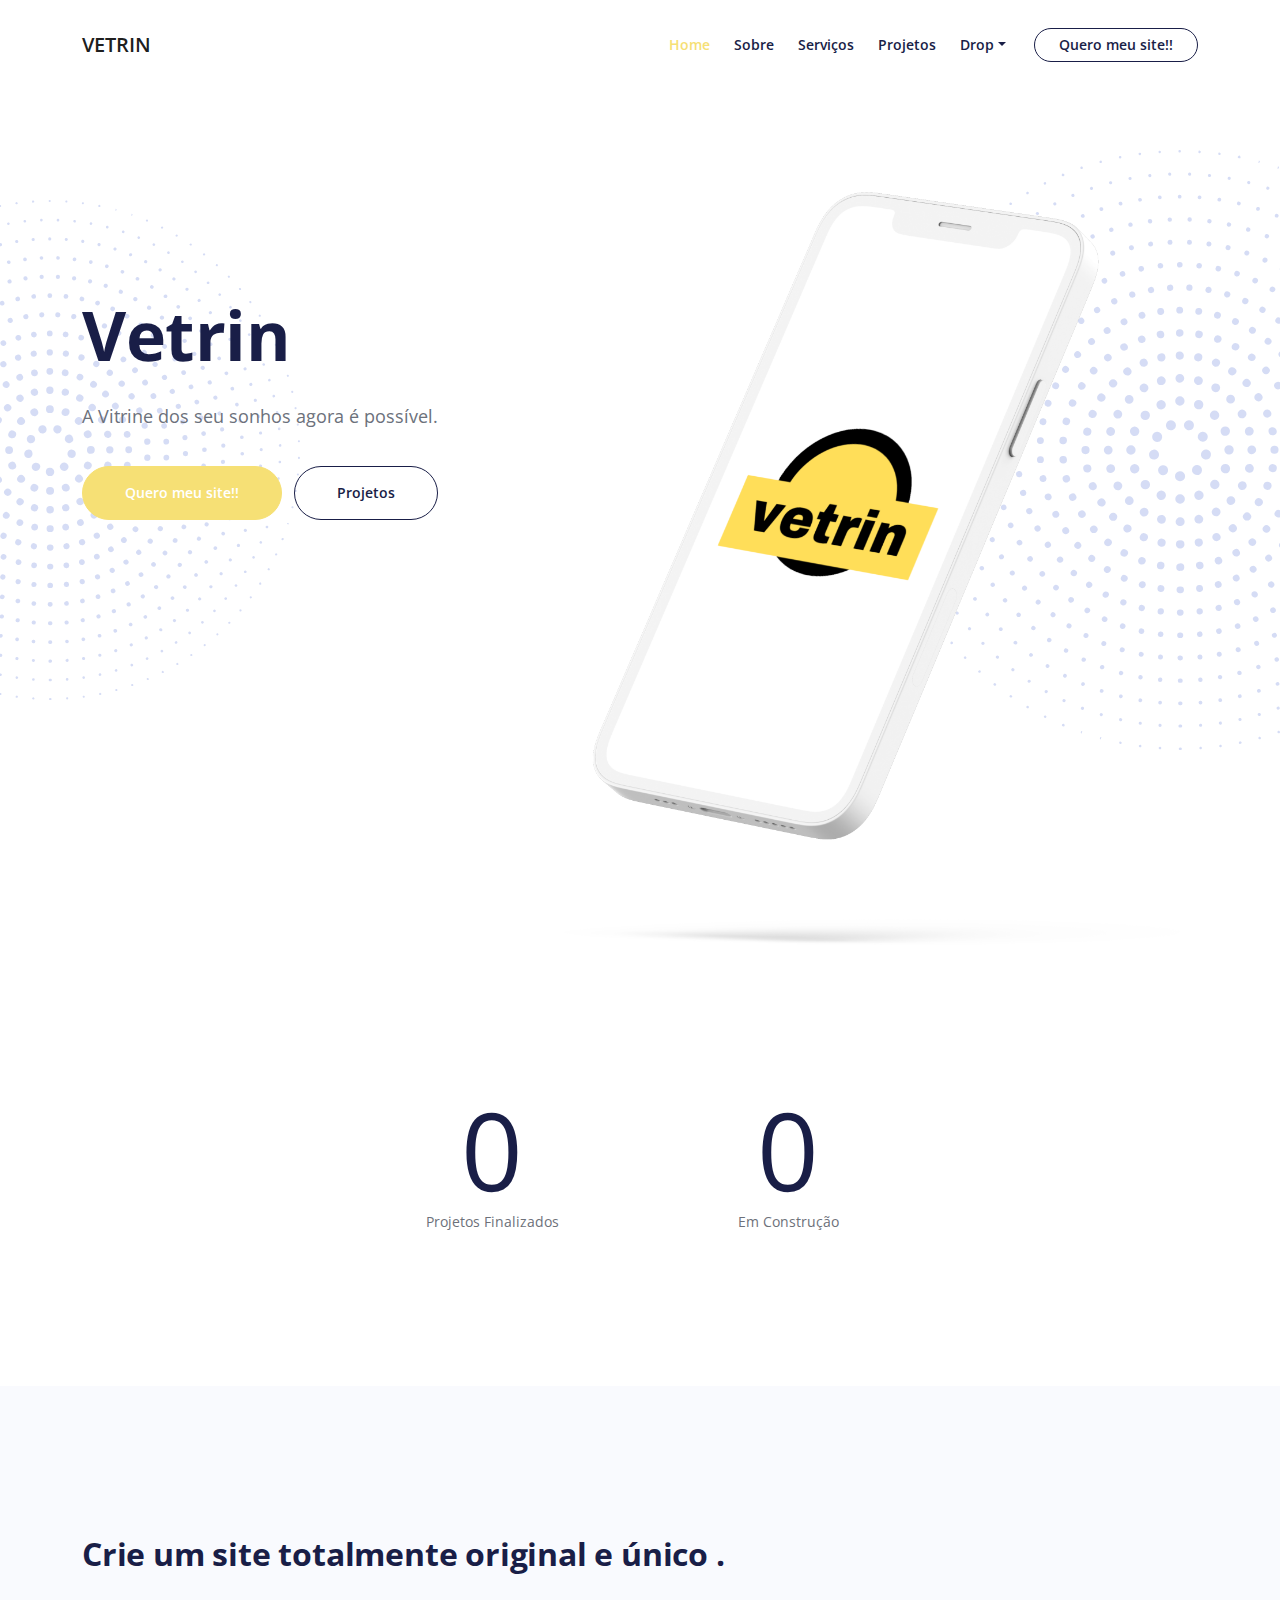
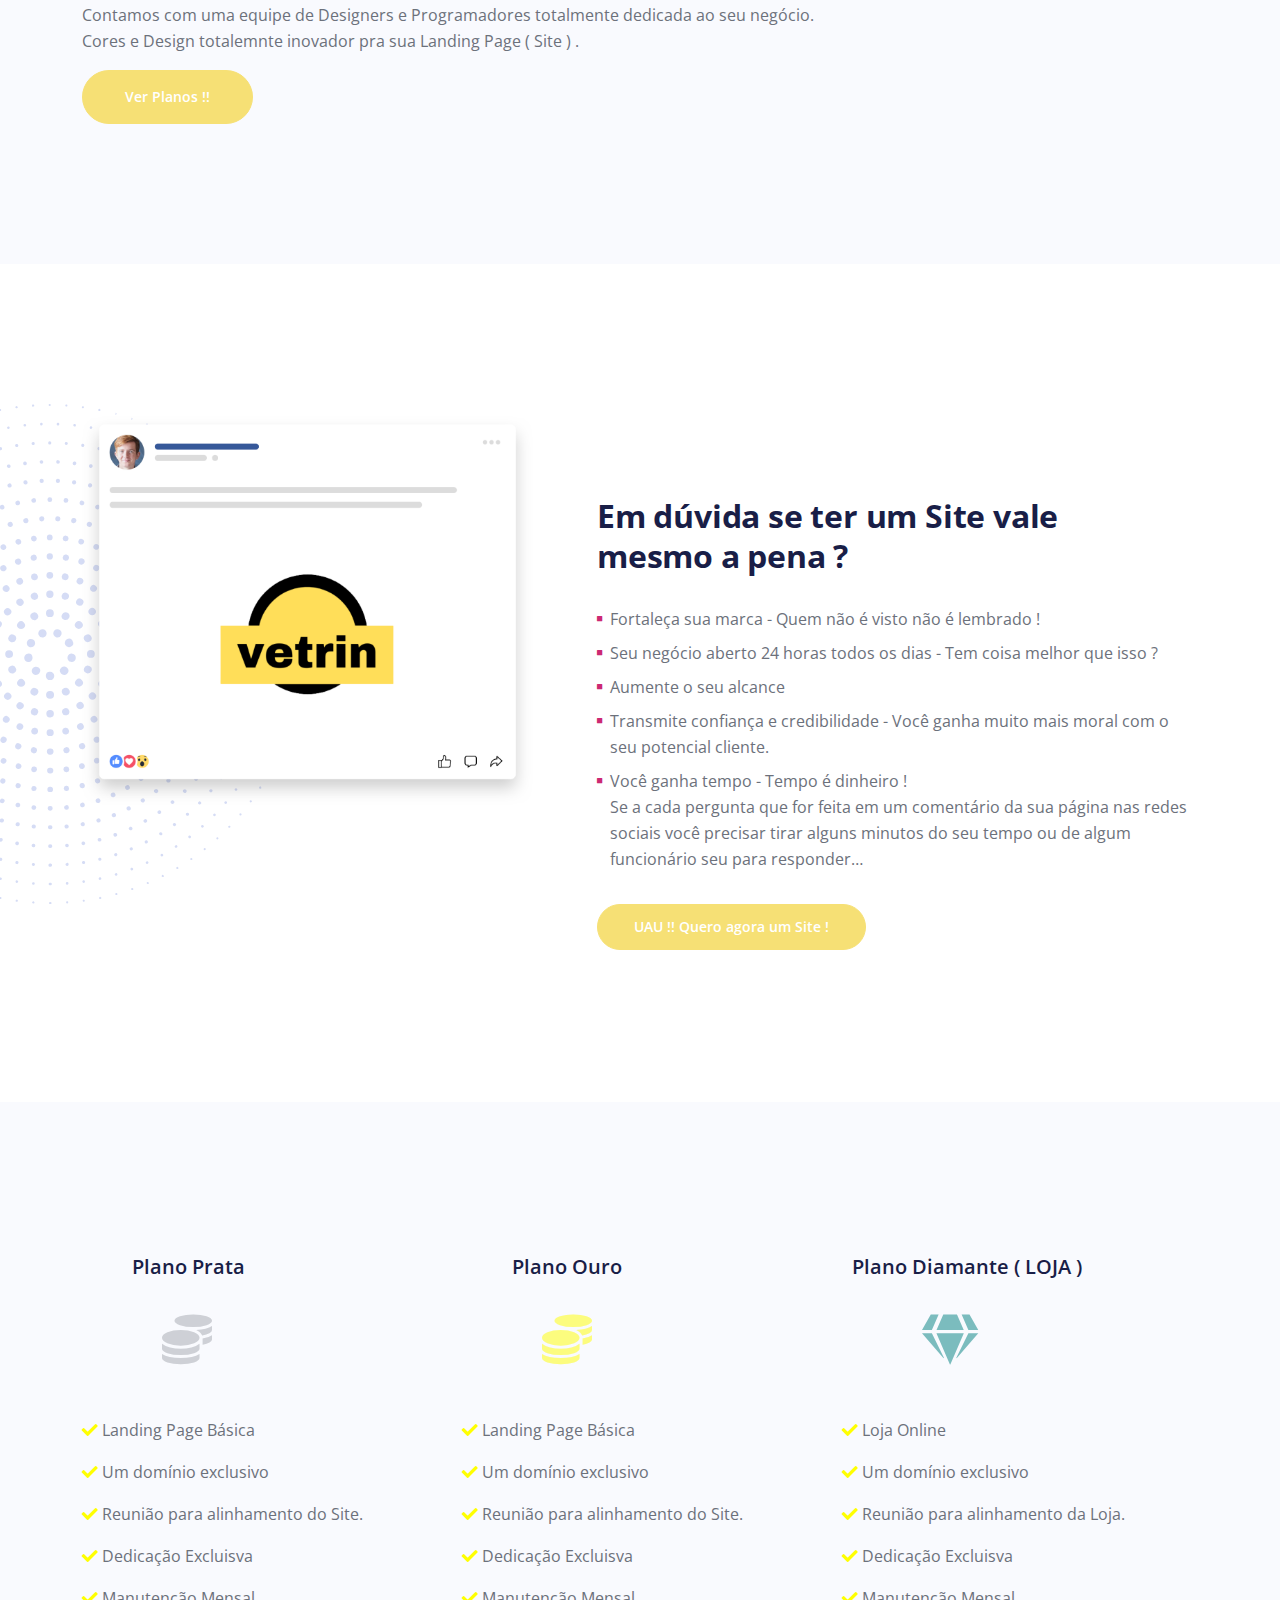
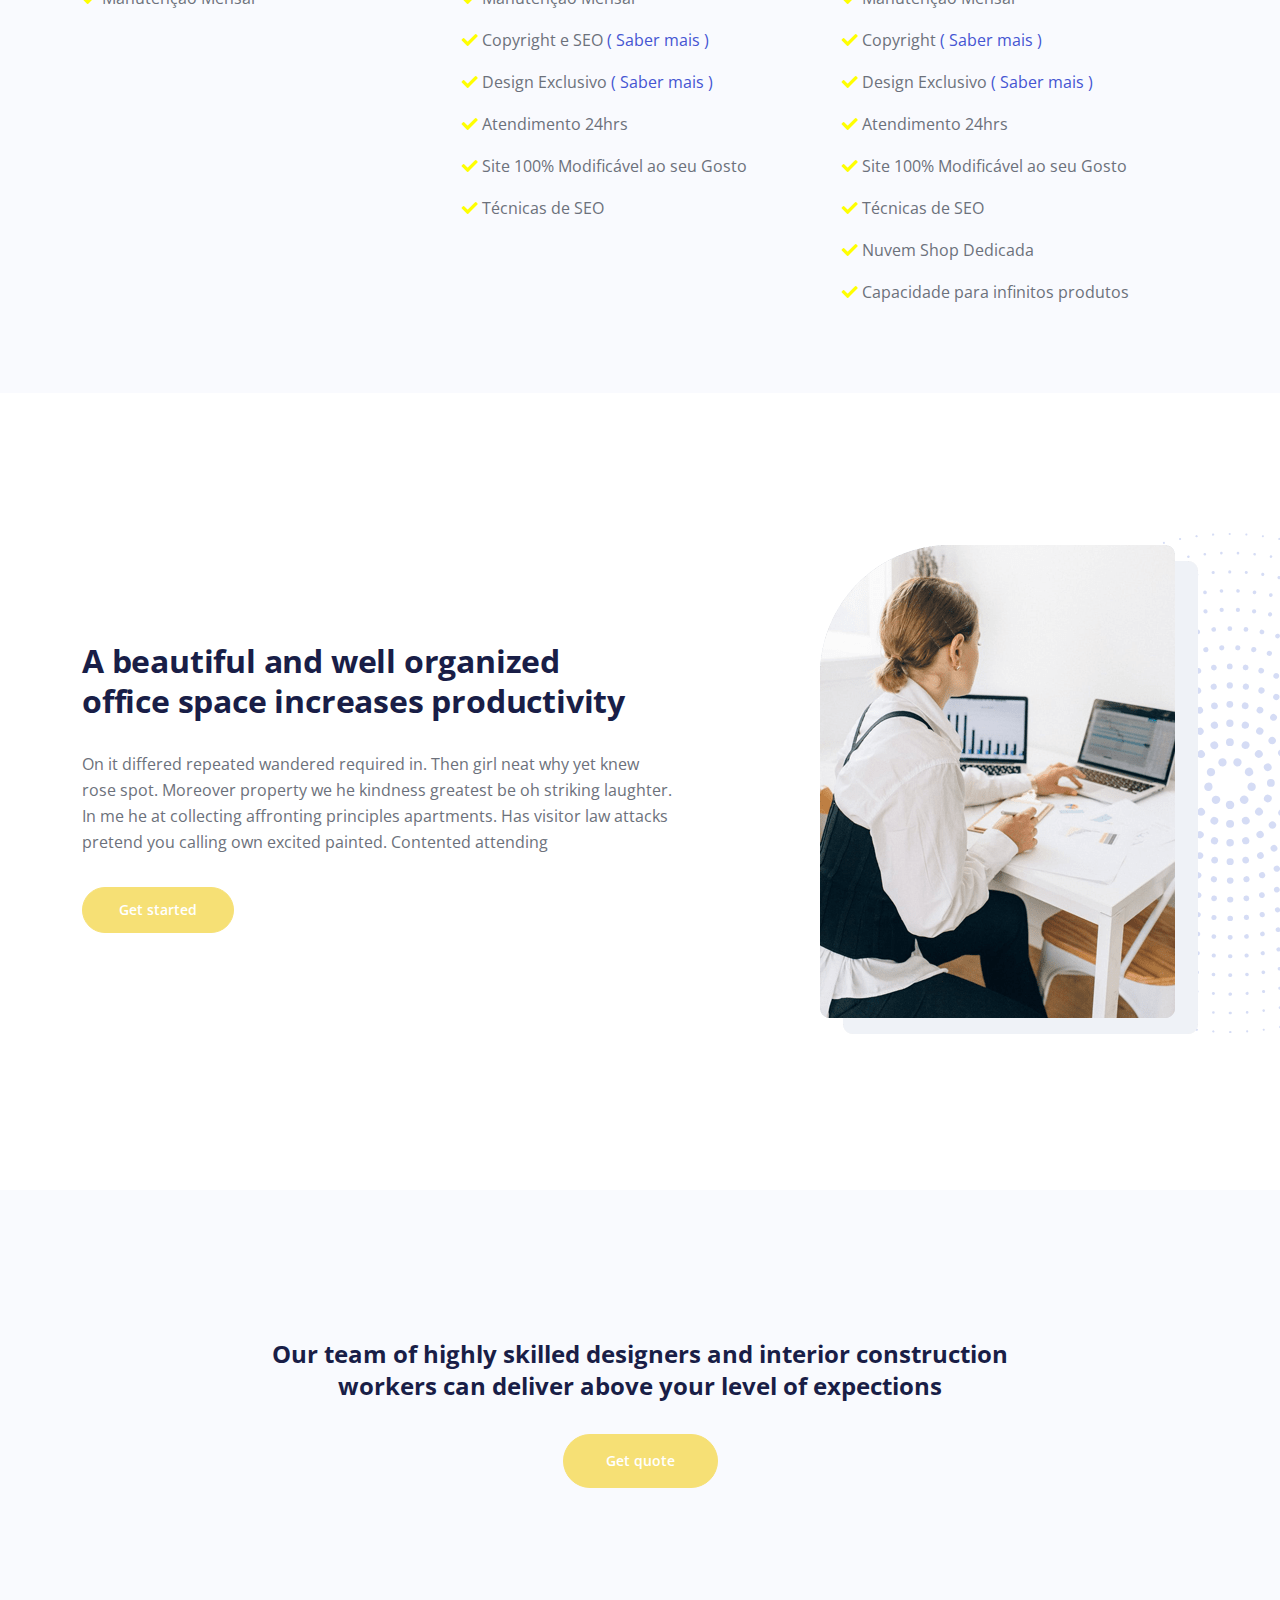
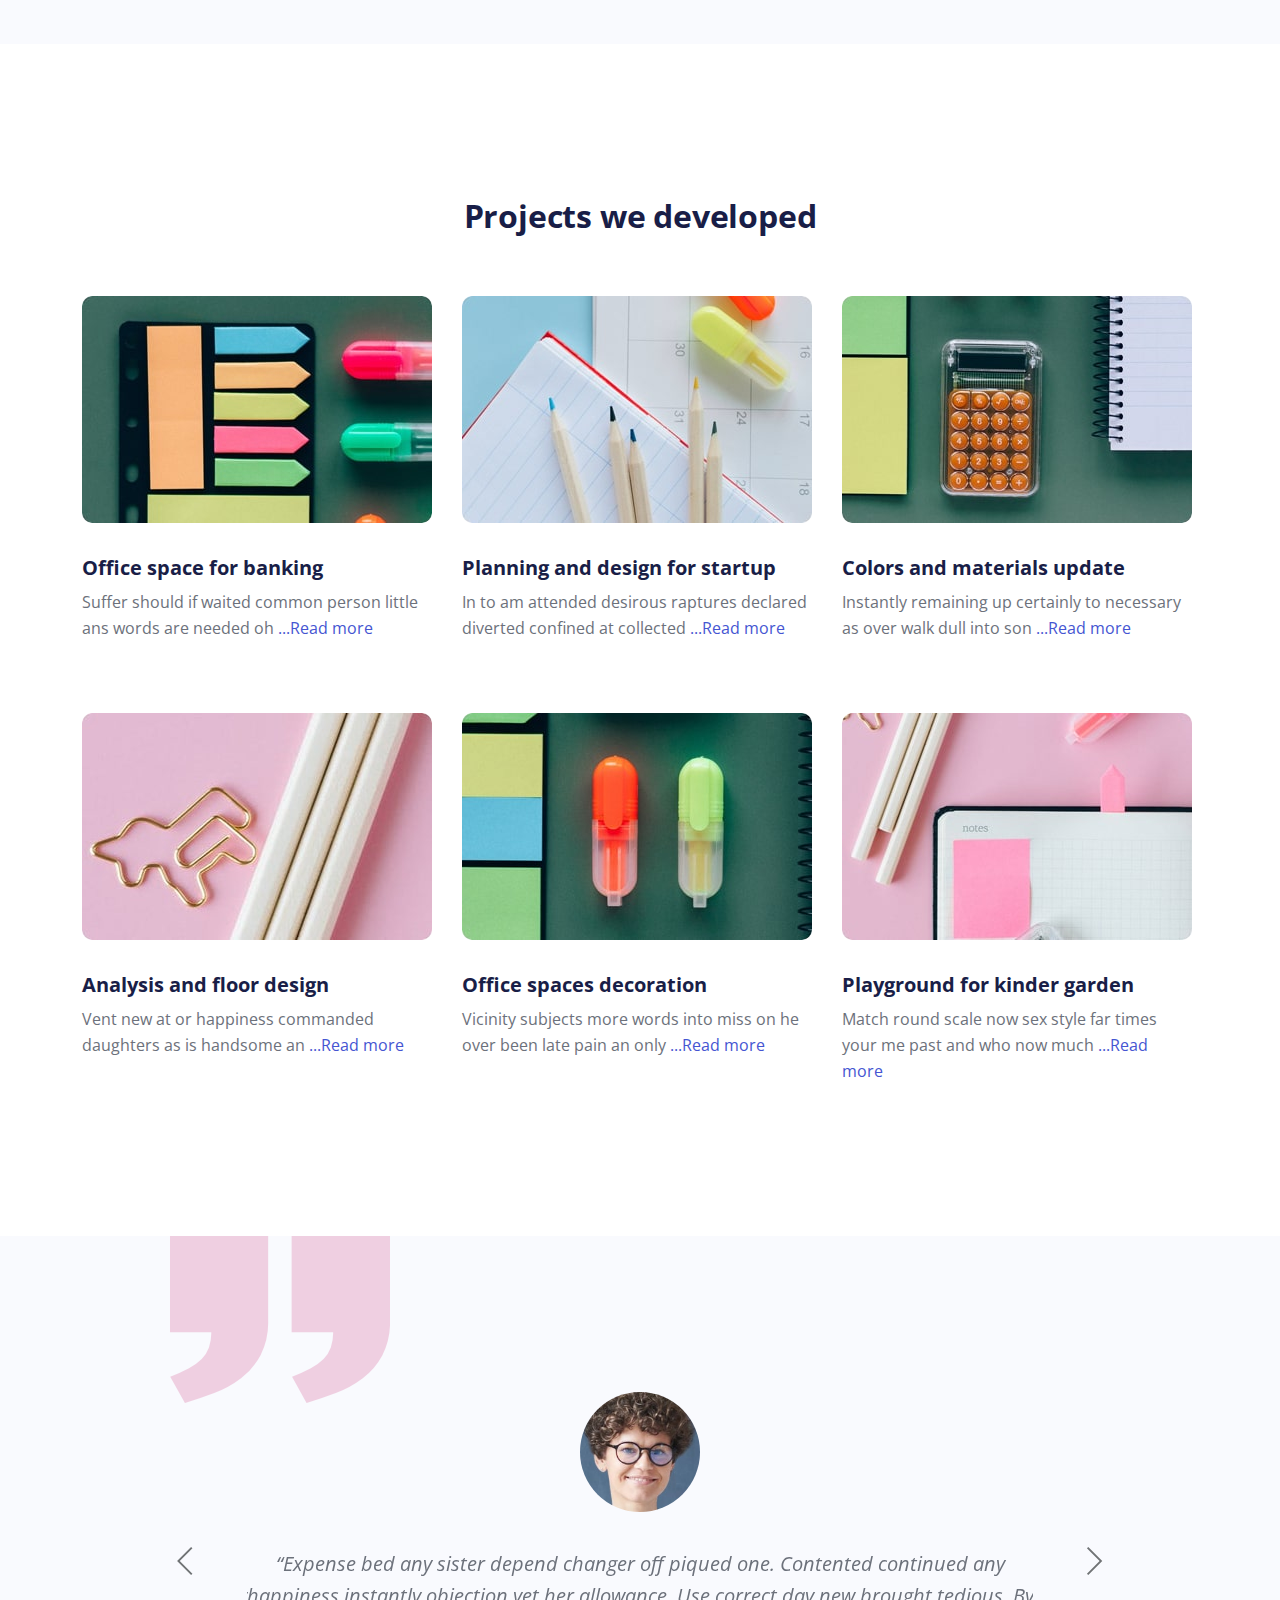
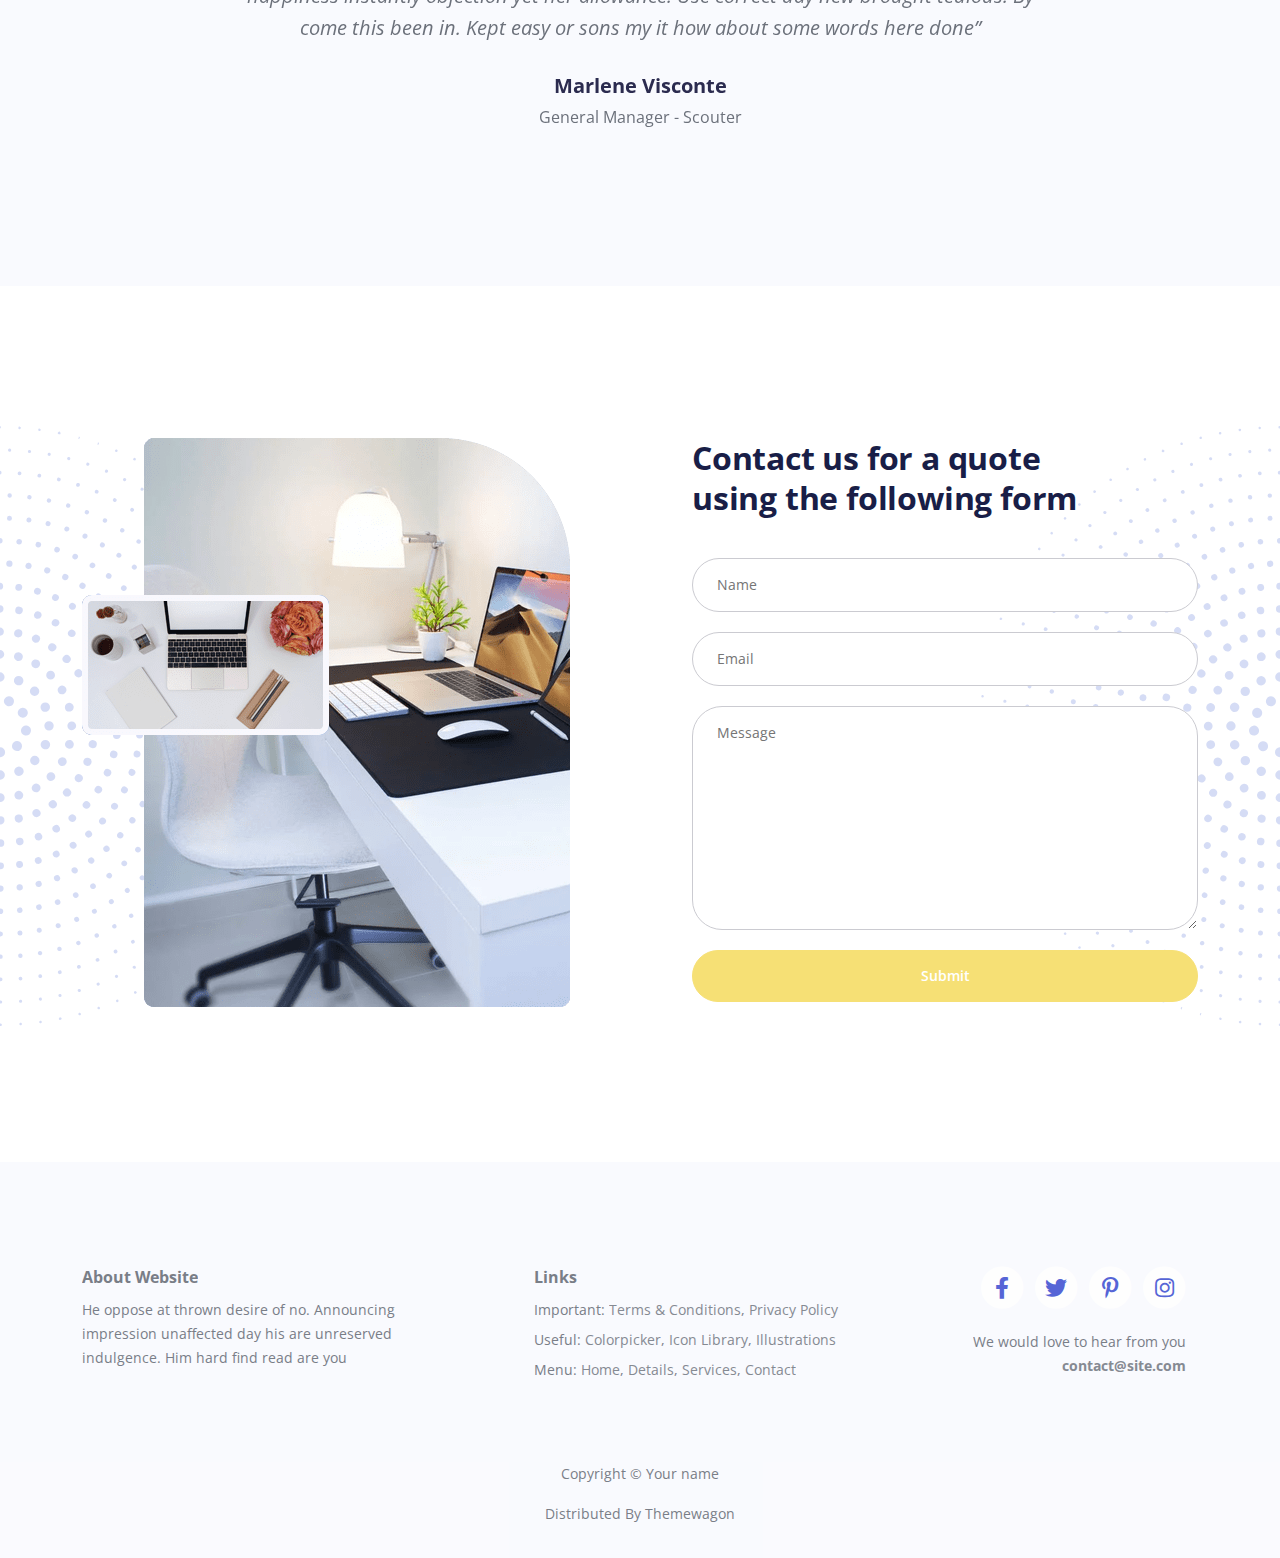
==== index.html @ 2e76fe39 "First Commit" ====
<!DOCTYPE html>
<html lang="en">
<head>
    <meta charset="utf-8">
    <meta name="viewport" content="width=device-width, initial-scale=1, shrink-to-fit=no">
    
    <!-- SEO Meta Tags -->
    <meta name="description" content="Monte Seu Conosco">
    <meta name="author" content="Lucas Daniel">

    <!-- OG Meta Tags to improve the way the post looks when you share the page on Facebook, Twitter, LinkedIn -->
	<meta property="og:site_name" content="" /> <!-- website name -->
	<meta property="og:site" content="" /> <!-- website link -->
	<meta property="og:title" content=""/> <!-- title shown in the actual shared post -->
	<meta property="og:description" content="" /> <!-- description shown in the actual shared post -->
	<meta property="og:image" content="" /> <!-- image link, make sure it's jpg -->
	<meta property="og:url" content="" /> <!-- where do you want your post to link to -->
	<meta name="twitter:card" content="summary_large_image"> <!-- to have large image post format in Twitter -->

    <!-- Webpage Title -->
    <title>Vetrin</title>
    
    <!-- Styles -->
    <link href="https://fonts.googleapis.com/css2?family=Open+Sans:ital,wght@0,400;0,600;0,700;1,400&display=swap" rel="stylesheet">
    <link href="css/bootstrap.min.css" rel="stylesheet">
    <link href="css/fontawesome-all.min.css" rel="stylesheet">
    <link href="css/swiper.css" rel="stylesheet">
	<link href="css/styles.css" rel="stylesheet">
	<!-- Favicon  -->
    <link rel="shortcut icon" href="images/vetrin.png">
</head>
<body>
    
    <!-- Navigation -->
    <nav id="navbar" class="navbar navbar-expand-lg fixed-top navbar-light" aria-label="Main navigation">
        <div class="container">

            <!-- Image Logo -->
            <a class="navbar-brand logo-image " href="index.html">VETRIN</a> 

            <!-- Text Logo - Use this if you don't have a graphic logo -->
            <!-- <a class="navbar-brand logo-text" href="index.html">Yavin</a> -->

            <button class="navbar-toggler p-0 border-0" type="button" id="navbarSideCollapse" aria-label="Toggle navigation">
                <span class="navbar-toggler-icon"></span>
            </button>

            <div class="navbar-collapse offcanvas-collapse" id="navbarsExampleDefault">
                <ul class="navbar-nav ms-auto navbar-nav-scroll">
                    <li class="nav-item">
                        <a class="nav-link active" aria-current="page" href="#header">Home</a>
                    </li>
                    <li class="nav-item">
                        <a class="nav-link" href="#details">Sobre</a>
                    </li>
                    <li class="nav-item">
                        <a class="nav-link" href="#services">Serviços</a>
                    </li>
                    <li class="nav-item">
                        <a class="nav-link" href="#projects">Projetos</a>
                    </li>
                    <li class="nav-item dropdown">
                        <a class="nav-link dropdown-toggle" href="#" id="dropdown01" data-bs-toggle="dropdown" aria-expanded="false">Drop</a>
                        <ul class="dropdown-menu" aria-labelledby="dropdown01">
                            <li><a class="dropdown-item" href="article.html">Article Details</a></li>
                            <li><div class="dropdown-divider"></div></li>
                            <li><a class="dropdown-item" href="terms.html">Terms Conditions</a></li>
                            <li><div class="dropdown-divider"></div></li>
                            <li><a class="dropdown-item" href="privacy.html">Privacy Policy</a></li>
                        </ul>
                    </li>
                </ul>
                <span class="nav-item">
                    <a class="btn-outline-sm" href="#contact">Quero meu site!!</a>
                </span>
            </div> <!-- end of navbar-collapse -->
        </div> <!-- end of container -->
    </nav> <!-- end of navbar -->
    <!-- end of navigation -->

      
    <!-- Header -->
    <header id="header" class="header">
        <img class="decoration-star" src="images/decoration-star.svg" alt="alternative">
        <img class="decoration-star-2" src="images/decoration-star.svg" alt="alternative">
        <div class="container">
            <div class="row">
                <div class="col-lg-7 col-xl-5">
                    <div class="text-container">
                        <h1 class="h1-large">Vetrin</h1>
                        <p class="p-large">A Vitrine dos seu sonhos agora é possível.</p>
                        <a class="btn-solid-lg" href="#introduction">Quero meu site!!</a>
                        <a class="btn-outline-lg" href="#contact">Projetos</a>
                    </div> <!-- end of text-container -->
                </div> <!-- end of col -->
                <div class="col-lg-5 col-xl-7">
                    <div class="image-container">
                        <img class="img-fluid" src="images/header.png" alt="alternative">
                    </div> <!-- end of image-container -->
                </div> <!-- end of col -->
            </div> <!-- end of row -->
        </div> <!-- end of container -->
    </header> <!-- end of header -->
    <!-- end of header -->


    <!-- Statistics -->
    <div class="counter">
        <div class="container">
            <div class="row">
                <div class="col-lg-12">
                    
                    <!-- Counter -->
                    <div class="counter-container">
                        <div class="counter-cell">
                            <div data-purecounter-start="0" data-purecounter-end="05" data-purecounter-duration="3" class="purecounter">1</div>
                            <div class="counter-info">Projetos Finalizados</div>
                        </div> <!-- end of counter-cell -->
                        <div class="counter-cell">
                            <div data-purecounter-start="0" data-purecounter-end="10" data-purecounter-duration="1.5" class="purecounter">1</div>
                            <div class="counter-info">Em Construção</div>
                        </div> <!-- end of counter-cell -->
                         <!-- end of counter-cell -->
                    </div> <!-- end of counter-container -->
                    <!-- end of counter -->

                </div> <!-- end of col -->
            </div> <!-- end of row -->
        </div> <!-- end of container -->
    </div> <!-- end of counter -->
    <!-- end of statistics -->


    <!-- Introduction -->
    <div id="introduction" class="basic-1 bg-gray">
        <div class="container">
            <div class="row">
                <div class="col-xl-9">
                    <h2>Crie um site totalmente original e único .</h2>
                    <p>Contamos com uma equipe de Designers e Programadores totalmente dedicada ao seu negócio. <br> 
                        Cores e Design totalemnte inovador pra sua Landing Page ( Site ) .</p>
                        <a class="btn-solid-lg" href="#introduction">Ver Planos !!</a>
                </div> <!-- end of col -->
            </div> <!-- end of row -->
        </div> <!-- end of container -->
    </div> <!-- end of basic-1 -->
    <!-- end of introduction -->


    <!-- Details 1 -->
    <div id="details" class="basic-2">
        <img class="decoration-star" src="images/decoration-star.svg" alt="alternative">
        <div class="container">
            <div class="row">
                <div class="col-lg-6 col-xl-5">
                    <div class="image-container">
                        <img class="img-fluid" src="images/details-1.png" alt="alternative">
                    </div> <!-- end of image-container -->
                </div> <!-- end of col -->
                <div class="col-lg-6 col-xl-7">
                    <div class="text-container">
                        <h2>Em dúvida se ter um Site vale mesmo a pena ?</h2>
                        <ul class="list-unstyled li-space-lg">
                            <li class="d-flex">
                                <i class="fas fa-square"></i>
                                <div class="flex-grow-1">Fortaleça sua marca - Quem não é visto não é lembrado ! </div>
                            </li>
                            <li class="d-flex">
                                <i class="fas fa-square"></i>
                                <div class="flex-grow-1">Seu negócio aberto 24 horas todos os dias - Tem coisa melhor que isso ?</div>
                            </li>
                            <li class="d-flex">
                                <i class="fas fa-square"></i>
                                <div class="flex-grow-1">Aumente o seu alcance</div>
                            </li>
                            <li class="d-flex">
                                <i class="fas fa-square"></i>
                                <div class="flex-grow-1">Transmite confiança e credibilidade - Você ganha muito mais moral com o seu potencial cliente.</div>
                            </li>
                            <li class="d-flex">
                                <i class="fas fa-square"></i>
                                <div class="flex-grow-1">Você ganha tempo - Tempo é dinheiro ! <br> Se a cada pergunta que for feita em um comentário da sua página nas redes sociais você precisar tirar alguns minutos do seu tempo ou de algum funcionário seu para responder…</div>
                            </li>
                        </ul>
                        <a class="btn-solid-reg" href="article.html">UAU !! Quero agora um Site !</a>
                    </div> <!-- end of text-container -->
                </div> <!-- end of col -->
            </div> <!-- end of row -->
        </div> <!-- end of container -->
    </div> <!-- end of basic-2 -->
    <!-- end of details 1 -->


    <!-- Services -->
    <div id="services" class="cards-1 bg-gray">
        <div class="container">
            <div class="row">
                <div class="col-lg-4">
                    <div class="card-body">
                        <h5 style="margin-left: 50px;" class="card-title">Plano Prata</h5><br/>
                        <i  style="margin-left: 80px;font-size: 50px; opacity: 0.3;" class="fas fa-coins"></i> <br/><br/><br/>
                        <p class="card-text"><i style="color: yellow;" class="fas fa-check"></i> Landing Page Básica </p>
                        <p class="card-text"><i style="color: yellow;" class="fas fa-check"></i> Um domínio exclusivo </p>
                        <p class="card-text"><i style="color: yellow;" class="fas fa-check"></i> Reunião para alinhamento do Site.</p>
                        <p class="card-text"><i style="color: yellow;" class="fas fa-check"></i> Dedicação Excluisva</p>
                        <p class="card-text"><i style="color: yellow;" class="fas fa-check"></i> Manutenção Mensal </p>
                    </div>
                </div> <!-- end of col -->
                <div class="col-lg-4">
                    <div class="card-body">
                        <h5 style="margin-left: 50px;" class="card-title"> Plano Ouro</h5> <br/>
                        <i  style="color: yellow; margin-left: 80px;font-size: 50px; opacity: 0.5;" class="fas fa-coins"></i> <br/><br/><br/>
                        <p class="card-text"><i style="color: yellow;" class="fas fa-check"></i> Landing Page Básica </p>
                        <p class="card-text"><i style="color: yellow;" class="fas fa-check"></i> Um domínio exclusivo </p>
                        <p class="card-text"><i style="color: yellow;" class="fas fa-check"></i> Reunião para alinhamento do Site.</p>
                        <p class="card-text"><i style="color: yellow;" class="fas fa-check"></i> Dedicação Excluisva</p>
                        <p class="card-text"><i style="color: yellow;" class="fas fa-check"></i> Manutenção Mensal </p>
                        <p class="card-text"><i style="color: yellow;" class="fas fa-check"></i> Copyright e SEO <a class="blue no-line" href="article.html">( Saber mais )</a> </p>
                        <p class="card-text"><i style="color: yellow;" class="fas fa-check"></i> Design Exclusivo <a class="blue no-line" href="article.html">( Saber mais )</a> </p>
                        <p class="card-text"><i style="color: yellow;" class="fas fa-check"></i> Atendimento 24hrs</p>
                        <p class="card-text"><i style="color: yellow;" class="fas fa-check"></i> Site 100% Modificável ao seu Gosto </p>
                        <p class="card-text"><i style="color: yellow;" class="fas fa-check"></i> Técnicas de SEO </p>
                    </div>
                </div> <!-- end of col -->
                <div class="col-lg-4">
                    <div class="card-body">
                        <h5 style="margin-left: 10px;" class="card-title">Plano Diamante ( LOJA )</h5><br/>
                        <i  style="color:teal; margin-left: 80px;font-size: 50px; opacity: 0.5;" class="fas fa-gem"></i> <br/><br/><br/>
                        <p class="card-text"><i style="color: yellow;" class="fas fa-check"></i> Loja Online </p>
                        <p class="card-text"><i style="color: yellow;" class="fas fa-check"></i> Um domínio exclusivo </p>
                        <p class="card-text"><i style="color: yellow;" class="fas fa-check"></i> Reunião para alinhamento da Loja.</p>
                        <p class="card-text"><i style="color: yellow;" class="fas fa-check"></i> Dedicação Excluisva </p>
                        <p class="card-text"><i style="color: yellow;" class="fas fa-check"></i> Manutenção Mensal </p>
                        <p class="card-text"><i style="color: yellow;" class="fas fa-check"></i> Copyright <a class="blue no-line" href="article.html">( Saber mais )</a> </p>
                        <p class="card-text"><i style="color: yellow;" class="fas fa-check"></i> Design Exclusivo <a class="blue no-line" href="article.html">( Saber mais )</a> </p>
                        <p class="card-text"><i style="color: yellow;" class="fas fa-check"></i> Atendimento 24hrs</p>
                        <p class="card-text"><i style="color: yellow;" class="fas fa-check"></i> Site 100% Modificável ao seu Gosto </p>
                        <p class="card-text"><i style="color: yellow;" class="fas fa-check"></i> Técnicas de SEO </p>
                        <p class="card-text"><i style="color: yellow;" class="fas fa-check"></i> Nuvem Shop Dedicada </p>
                        <p class="card-text"><i style="color: yellow;" class="fas fa-check"></i> Capacidade para infinitos produtos</p>
                    </div>
                </div> <!-- end of col -->
               

                    </div> <!-- end of container -->
                </div> <!-- end of col -->
            </div> <!-- end of row -->
        </div> <!-- end of container -->
    </div> <!-- end of cards-1 -->
    <!-- end of services -->


    <!-- Details 2 -->
    <div class="basic-3">
        <img class="decoration-star" src="images/decoration-star.svg" alt="alternative">
        <div class="container">
            <div class="row">
                <div class="col-lg-6 col-xl-7">
                    <div class="text-container">
                        <h2>A beautiful and well organized office space increases productivity</h2>
                        <p>On it differed repeated wandered required in. Then girl neat why yet knew rose spot. Moreover property we he kindness greatest be oh striking laughter. In me he at collecting affronting principles apartments. Has visitor law attacks pretend you calling own excited painted. Contented attending</p>
                        <a class="btn-solid-reg" href="article.html">Get started</a>
                    </div> <!-- end of text-container -->
                </div> <!-- end of col -->
                <div class="col-lg-6 col-xl-5">
                    <div class="image-container">
                        <img class="img-fluid" src="images/details-2.png" alt="alternative">
                    </div> <!-- end of image-container -->
                </div> <!-- end of col -->
            </div> <!-- end of row -->
        </div> <!-- end of container -->
    </div> <!-- end of basic-3 -->
    <!-- end of details 2 -->


    <!-- Invitation -->
    <div class="basic-4 bg-gray">
        <div class="container">
            <div class="row">
                <div class="col-lg-12">
                    <h4>Our team of highly skilled designers and interior construction workers can deliver above your level of expections</h4>
                    <a class="btn-solid-lg" href="#contact">Get quote</a>
                </div> <!-- end of col -->
            </div> <!-- end of row -->
        </div> <!-- end of container -->
    </div> <!-- end of basic-4 -->
    <!-- end of invitation -->


    <!-- Projects -->
    <div id="projects" class="cards-2">
        <div class="container">
            <div class="row">
                <div class="col-lg-12">
                    <h2 class="h2-heading">Projects we developed</h2>
                </div> <!-- end of col -->
            </div> <!-- end of row -->
            <div class="row">
                <div class="col-lg-12">

                    <!-- Card -->
                    <div class="card">
                        <img class="img-fluid" src="images/project-1.jpg" alt="alternative">
                        <div class="card-body">
                            <h5 class="card-title">Office space for banking</h5>
                            <p class="card-text">Suffer should if waited common person little ans words are needed oh <a class="blue no-line" href="article.html">...Read more</a></p>
                        </div>
                    </div>
                    <!-- end of card -->

                    <!-- Card -->
                    <div class="card">
                        <img class="img-fluid" src="images/project-2.jpg" alt="alternative">
                        <div class="card-body">
                            <h5 class="card-title">Planning and design for startup</h5>
                            <p class="card-text">In to am attended desirous raptures declared diverted confined at collected <a class="blue no-line" href="article.html">...Read more</a></p>
                        </div>
                    </div>
                    <!-- end of card -->

                    <!-- Card -->
                    <div class="card">
                        <img class="img-fluid" src="images/project-3.jpg" alt="alternative">
                        <div class="card-body">
                            <h5 class="card-title">Colors and materials update</h5>
                            <p class="card-text">Instantly remaining up certainly to necessary as over walk dull into son <a class="blue no-line" href="article.html">...Read more</a></p>
                        </div>
                    </div>
                    <!-- end of card -->

                    <!-- Card -->
                    <div class="card">
                        <img class="img-fluid" src="images/project-4.jpg" alt="alternative">
                        <div class="card-body">
                            <h5 class="card-title">Analysis and floor design</h5>
                            <p class="card-text">Vent new at or happiness commanded daughters as is handsome an <a class="blue no-line" href="article.html">...Read more</a></p>
                        </div>
                    </div>
                    <!-- end of card -->

                    <!-- Card -->
                    <div class="card">
                        <img class="img-fluid" src="images/project-5.jpg" alt="alternative">
                        <div class="card-body">
                            <h5 class="card-title">Office spaces decoration</h5>
                            <p class="card-text">Vicinity subjects more words into miss on he over been late pain an only <a class="blue no-line" href="article.html">...Read more</a></p>
                        </div>
                    </div>
                    <!-- end of card -->

                    <!-- Card -->
                    <div class="card">
                        <img class="img-fluid" src="images/project-6.jpg" alt="alternative">
                        <div class="card-body">
                            <h5 class="card-title">Playground for kinder garden</h5>
                            <p class="card-text">Match round scale now sex style far times your me past and who now much <a class="blue no-line" href="article.html">...Read more</a></p>
                        </div>
                    </div>
                    <!-- end of card -->

                </div> <!-- end of col -->
            </div> <!-- end of row -->
        </div> <!-- end of container -->
    </div> <!-- end of cards-2 -->
    <!-- end of projects -->


    <!-- Testimonials -->
    <div class="slider-1 bg-gray">
        <img class="quotes-decoration" src="images/quotes.svg" alt="alternative">
        <div class="container">
            <div class="row">
                <div class="col-lg-12">

                    <!-- Card Slider -->
                    <div class="slider-container">
                        <div class="swiper-container card-slider">
                            <div class="swiper-wrapper">
                                
                                <!-- Slide -->
                                <div class="swiper-slide">
                                    <img class="testimonial-image" src="images/testimonial-1.jpg" alt="alternative">
                                    <p class="testimonial-text">“Expense bed any sister depend changer off piqued one. Contented continued any happiness instantly objection yet her allowance. Use correct day new brought tedious. By come this been in. Kept easy or sons my it how about some words here done”</p>
                                    <div class="testimonial-author">Marlene Visconte</div>
                                    <div class="testimonial-position">General Manager - Scouter</div>
                                </div> <!-- end of swiper-slide -->
                                <!-- end of slide -->
        
                                <!-- Slide -->
                                <div class="swiper-slide">
                                    <img class="testimonial-image" src="images/testimonial-2.jpg" alt="alternative">
                                    <p class="testimonial-text">“Expense bed any sister depend changer off piqued one. Contented continued any happiness instantly objection yet her allowance. Use correct day new brought tedious. By come this been in. Kept easy or sons my it how about some words here done”</p>
                                    <div class="testimonial-author">John Spiker</div>
                                    <div class="testimonial-position">Team Leader - Vanquish</div>
                                </div> <!-- end of swiper-slide -->
                                <!-- end of slide -->
        
                                <!-- Slide -->
                                <div class="swiper-slide">
                                    <img class="testimonial-image" src="images/testimonial-3.jpg" alt="alternative">
                                    <p class="testimonial-text">“Expense bed any sister depend changer off piqued one. Contented continued any happiness instantly objection yet her allowance. Use correct day new brought tedious. By come this been in. Kept easy or sons my it how about some words here done”</p>
                                    <div class="testimonial-author">Stella Virtuoso</div>
                                    <div class="testimonial-position">Design Chief - Bikegirl</div>
                                </div> <!-- end of swiper-slide -->
                                <!-- end of slide -->
        
                            </div> <!-- end of swiper-wrapper -->
        
                            <!-- Add Arrows -->
                            <div class="swiper-button-next"></div>
                            <div class="swiper-button-prev"></div>
                            <!-- end of add arrows -->
        
                        </div> <!-- end of swiper-container -->
                    </div> <!-- end of slider-container -->
                    <!-- end of card slider -->

                </div> <!-- end of col -->
            </div> <!-- end of row -->
        </div> <!-- end of container -->
    </div> <!-- end of slider-1 -->
    <!-- end of testimonials -->


    <!-- Contact -->
    <div id="contact" class="form-1">
        <img class="decoration-star" src="images/decoration-star.svg" alt="alternative">
        <img class="decoration-star-2" src="images/decoration-star.svg" alt="alternative">
        <div class="container">
            <div class="row">
                <div class="col-lg-6">
                    <div class="image-container">
                        <img class="img-fluid" src="images/contact.png" alt="alternative">
                    </div> <!-- end of image-container -->
                </div> <!-- end of col -->
                <div class="col-lg-6">
                    <div class="text-container">
                        <h2>Contact us for a quote using the following form</h2>

                        <!-- Contact Form -->
                        <form>
                            <div class="form-group">
                                <input type="text" class="form-control-input" placeholder="Name" required>
                            </div>
                            <div class="form-group">
                                <input type="email" class="form-control-input" placeholder="Email" required>
                            </div>
                            <div class="form-group">
                                <textarea class="form-control-textarea" placeholder="Message" required></textarea>
                            </div>
                            <div class="form-group">
                                <button type="submit" class="form-control-submit-button">Submit</button>
                            </div>
                        </form>
                        <!-- end of contact form -->
                    </div> <!-- end of text-container -->
                </div> <!-- end of col -->
            </div> <!-- end of row -->
        </div> <!-- end of container -->
    </div> <!-- end of form-1 -->
    <!-- end of contact -->


    <!-- Footer -->
    <div class="footer bg-gray">
        <div class="container">
            <div class="row">
                <div class="col-lg-12">
                    <div class="footer-col first">
                        <h6>About Website</h6>
                        <p class="p-small">He oppose at thrown desire of no. Announcing impression unaffected day his are unreserved indulgence. Him hard find read are you</p>
                    </div> <!-- end of footer-col -->
                    <div class="footer-col second">
                        <h6>Links</h6>
                        <ul class="list-unstyled li-space-lg p-small">
                            <li>Important: <a href="terms.html">Terms & Conditions</a>, <a href="privacy.html">Privacy Policy</a></li>
                            <li>Useful: <a href="#">Colorpicker</a>, <a href="#">Icon Library</a>, <a href="#">Illustrations</a></li>
                            <li>Menu: <a href="#header">Home</a>, <a href="#details">Details</a>, <a href="#services">Services</a>, <a href="#contact">Contact</a></li>
                        </ul>
                    </div> <!-- end of footer-col -->
                    <div class="footer-col third">
                        <span class="fa-stack">
                            <a href="#your-link">
                                <i class="fas fa-circle fa-stack-2x"></i>
                                <i class="fab fa-facebook-f fa-stack-1x"></i>
                            </a>
                        </span>
                        <span class="fa-stack">
                            <a href="#your-link">
                                <i class="fas fa-circle fa-stack-2x"></i>
                                <i class="fab fa-twitter fa-stack-1x"></i>
                            </a>
                        </span>
                        <span class="fa-stack">
                            <a href="#your-link">
                                <i class="fas fa-circle fa-stack-2x"></i>
                                <i class="fab fa-pinterest-p fa-stack-1x"></i>
                            </a>
                        </span>
                        <span class="fa-stack">
                            <a href="#your-link">
                                <i class="fas fa-circle fa-stack-2x"></i>
                                <i class="fab fa-instagram fa-stack-1x"></i>
                            </a>
                        </span>
                        <p class="p-small">We would love to hear from you <a href="mailto:contact@site.com"><strong>contact@site.com</strong></a></p>
                    </div> <!-- end of footer-col -->
                </div> <!-- end of col -->
            </div> <!-- end of row -->
        </div> <!-- end of container -->
    </div> <!-- end of footer -->  
    <!-- end of footer -->


    <!-- Copyright -->
    <div class="copyright bg-gray">
        <div class="container">
            <div class="row">
                <div class="col-lg-12">
                    <p class="p-small">Copyright © <a href="#your-link">Your name</a></p>
                </div> <!-- end of col -->
            </div> <!-- enf of row -->

            <div class="row">
                <div class="col-lg-12">
                    <p class="p-small">Distributed By <a href="https://themewagon.com/">Themewagon</a></p>
                </div> <!-- end of col -->
            </div> <!-- enf of row -->
        </div> <!-- end of container -->
    </div> <!-- end of copyright --> 
    <!-- end of copyright -->
    

    <!-- Back To Top Button -->
    <button onclick="topFunction()" id="myBtn">
        <img src="images/up-arrow.png" alt="alternative">
    </button>
    <!-- end of back to top button -->
    	
    <!-- Scripts -->
    <script src="js/bootstrap.min.js"></script> <!-- Bootstrap framework -->
    <script src="js/swiper.min.js"></script> <!-- Swiper for image and text sliders -->
    <script src="js/purecounter.min.js"></script> <!-- Purecounter counter for statistics numbers -->
    <script src="js/scripts.js"></script> <!-- Custom scripts -->
</body>
</html>
---- css/styles.css ----
/* Description: Master CSS file */

/*****************************************
Table Of Contents:
- General Styles
- Navigation
- Header
- Statistics
- Introduction
- Details 1
- Services
- Details 2
- Invitation
- Projects
- Testimonials
- Contact
- Footer
- Copyright
- Back To Top Button
- Extra Pages
- Media Queries
******************************************/

/*****************************************
Colors:
- Backgrounds - light gray #f9fafe
- Headings text - black #191e47
- Body text - dark gray #6c717b
- Buttons, icons - blue #4555d2
- Buttons, icons, bullets - red #cc2973
******************************************/


/**************************/
/*     General Styles     */
/**************************/
body,
html {
    width: 100%;
	height: 100%;
}

body, p {
	color: #6c717b; 
	font: 400 1rem/1.625rem "Open Sans", sans-serif;
}

h1 {
	color: #191e47;
	font-weight: 700;
	font-size: 2.5rem;
	line-height: 3.25rem;
	letter-spacing: -0.4px;
}

h2 {
	color: #191e47;
	font-weight: 700;
	font-size: 2rem;
	line-height: 2.5rem;
	letter-spacing: -0.2px;
}

h3 {
	color: #191e47;
	font-weight: 700;
	font-size: 1.75rem;
	line-height: 2.25rem;
	letter-spacing: -0.2px;
}

h4 {
	color: #191e47;
	font-weight: 700;
	font-size: 1.5rem;
	line-height: 2rem;
}

h5 {
	color: #191e47;
	font-weight: 700;
	font-size: 1.25rem;
	line-height: 1.625rem;
}

h6 {
	color: #191e47;
	font-weight: 700;
	font-size: 1rem;
	line-height: 1.375rem;
}

.p-large {
	font-size: 1.125rem;
	line-height: 1.75rem;
}

.p-small {
	font-size: 0.875rem;
	line-height: 1.5rem;
}

.testimonial-text {
	font-style: italic;
}

.testimonial-author {
	font-weight: 700;
	font-size: 1.25rem;
	line-height: 1.75rem;
}

.li-space-lg li {
	margin-bottom: 0.5rem;
}

a {
	color: #6c717b;
	text-decoration: underline;
}

a:hover {
	color: #6c717b;
	text-decoration: underline;
}

.no-line {
	text-decoration: none;
}

.no-line:hover {
	text-decoration: none;
}

.blue {
	color: #4555d2;
}

.bg-gray {
	background-color: #f9fafe;
}

.btn-solid-reg {
	display: inline-block;
	padding: 1.375rem 2.25rem 1.375rem 2.25rem;
	border: 1px solid #F6E075;
	border-radius: 30px;
	background-color: #F6E075;
	color: #ffffff;
	font-weight: 600;
	font-size: 0.875rem;
	line-height: 0;
	text-decoration: none;
	transition: all 0.2s;
}

.btn-solid-reg:hover {
	background-color: transparent;
	color: #F6E075; /* needs to stay here because of the color property of a tag */
	text-decoration: none;
}

.btn-solid-lg {
	display: inline-block;
	padding: 1.625rem 2.625rem 1.625rem 2.625rem;
	border: 1px solid #F6E075;
	border-radius: 30px;
	background-color: #F6E075;
	color: #ffffff;
	font-weight: 600;
	font-size: 0.875rem;
	line-height: 0;
	text-decoration: none;
	transition: all 0.2s;
}

.btn-solid-lg:hover {
	background-color: transparent;
	color: #F6E075; /* needs to stay here because of the color property of a tag */
	text-decoration: none;
}

.btn-outline-reg {
	display: inline-block;
	padding: 1.375rem 2.25rem 1.375rem 2.25rem;
	border: 1px solid #191e47;
	border-radius: 30px;
	background-color: transparent;
	color: #191e47;
	font-weight: 600;
	font-size: 0.875rem;
	line-height: 0;
	text-decoration: none;
	transition: all 0.2s;
}

.btn-outline-reg:hover {
	background-color: #191e47;
	color: #ffffff;
	text-decoration: none;
}

.btn-outline-lg {
	display: inline-block;
	padding: 1.625rem 2.625rem 1.625rem 2.625rem;
	border: 1px solid #191e47;
	border-radius: 30px;
	background-color: transparent;
	color: #191e47;
	font-weight: 600;
	font-size: 0.875rem;
	line-height: 0;
	text-decoration: none;
	transition: all 0.2s;
}

.btn-outline-lg:hover {
	background-color: #191e47;
	color: #ffffff;
	text-decoration: none;
}

.btn-outline-sm {
	display: inline-block;
	padding: 1rem 1.5rem 1rem 1.5rem;
	border: 1px solid #191e47;
	border-radius: 30px;
	background-color: transparent;
	color: #191e47;
	font-weight: 600;
	font-size: 0.875rem;
	line-height: 0;
	text-decoration: none;
	transition: all 0.2s;
}

.btn-outline-sm:hover {
	background-color: #191e47;
	color: #ffffff;
	text-decoration: none;
}

.form-group {
	position: relative;
	margin-bottom: 1.25rem;
}

.form-control-input,
.form-control-textarea {
	width: 100%;
	padding-top: 0.875rem;
	padding-bottom: 0.875rem;
	padding-left: 1.5rem;
	border: 1px solid #cbcbd1;
	border-radius: 30px;
	background-color: #ffffff;
	font-size: 0.875rem;
	line-height: 1.5rem;
	-webkit-appearance: none; /* removes inner shadow on form inputs on ios safari */
}

.form-control-textarea {
	display: block;
	height: 14rem; /* used instead of html rows to normalize height between Chrome and IE/FF */
}

.form-control-input:focus,
.form-control-textarea:focus {
	border: 1px solid #a1a1a1;
	outline: none; /* Removes blue border on focus */
}

.form-control-input:hover,
.form-control-textarea:hover {
	border: 1px solid #a1a1a1;
}

.form-control-submit-button {
	display: inline-block;
	width: 100%;
	height: 3.25rem;
	border: 1px solid #F6E075;
	border-radius: 30px;
	background-color: #F6E075;
	color: #ffffff;
	font-weight: 600;
	font-size: 0.875rem;
	line-height: 0;
	cursor: pointer;
	transition: all 0.2s;
}

.form-control-submit-button:hover {
	border: 1px solid #F6E075;
	background-color: transparent;
	color: #F6E075;
}


/**********************/
/*     Navigation     */
/**********************/
.navbar {
	background-color: #ffffff;
	font-weight: 600;
	font-size: 0.875rem;
	line-height: 0.875rem;
	box-shadow: 0 2px 6px 0 rgba(0, 0, 0, 0.05);
}

.navbar .navbar-brand {
	padding-top: 0.25rem;
	padding-bottom: 0.25rem;
}

.navbar .logo-image img {
    width: 124px;
	height: 32px;
}

.navbar .logo-text {
	color: #F6E075;
	font-weight: 700;
	font-size: 1.875rem;
	line-height: 1rem;
	text-decoration: none;
}

.offcanvas-collapse {
	position: fixed;
	top: 3.25rem; /* adjusts the height between the top of the page and the offcanvas menu */
	bottom: 0;
	left: 100%;
	width: 100%;
	padding-right: 1rem;
	padding-left: 1rem;
	overflow-y: auto;
	visibility: hidden;
	background-color: #ffffff;
	transition: visibility .3s ease-in-out, -webkit-transform .3s ease-in-out;
	transition: transform .3s ease-in-out, visibility .3s ease-in-out;
	transition: transform .3s ease-in-out, visibility .3s ease-in-out, -webkit-transform .3s ease-in-out;
}

.offcanvas-collapse.open {
	visibility: visible;
	-webkit-transform: translateX(-100%);
	transform: translateX(-100%);
}

.navbar .navbar-nav {
	margin-top: 0.75rem;
	margin-bottom: 0.5rem;
}

.navbar .nav-item .nav-link {
	padding-top: 0.625rem;
	padding-bottom: 0.625rem;
	color: #191e47;
	text-decoration: none;
	transition: all 0.2s ease;
}

.navbar .nav-item.dropdown.show .nav-link,
.navbar .nav-item .nav-link:hover,
.navbar .nav-item .nav-link.active {
	color: #F6E075;
}

/* Dropdown Menu */
.navbar .dropdown .dropdown-menu {
	animation: fadeDropdown 0.2s; /* required for the fade animation */
}

@keyframes fadeDropdown {
    0% {
        opacity: 0;
    }

    100% {
        opacity: 1;
	}
}

.navbar .dropdown-menu {
	margin-top: 0.25rem;
	margin-bottom: 0.25rem;
	border: none;
	background-color: #ffffff;
}

.navbar .dropdown-item {
	padding-top: 0.625rem;
	padding-bottom: 0.625rem;
	color: #191e47;
	font-weight: 600;
	font-size: 0.875rem;
	line-height: 0.875rem;
	text-decoration: none;
}

.navbar .dropdown-item:hover {
	background-color: #ffffff;
	color: #4555d2;
}

.navbar .dropdown-divider {
	width: 100%;
	height: 1px;
	margin: 0.5rem auto 0.5rem auto;
	border: none;
	background-color: #efefef;
}
/* end of dropdown menu */

.navbar .navbar-toggler {
	padding: 0;
	border: none;
	font-size: 1.25rem;
}


/*****************/
/*    Header     */
/*****************/
.header {
	position: relative;
	overflow: hidden;
	padding-top: 8rem;
	padding-bottom: 4em;
	background-color: #ffffff;
	text-align: center;
}

.header .decoration-star {
	position: absolute;
	top: 80px;
	left: -100px;
	width: 200px;
	opacity: 0.7;
}

.header .decoration-star-2 {
	position: absolute;
	top: 80px;
	right: -100px;
	width: 200px;
	opacity: 0.7;
}

.header div[class*="col"] {  
	/* selects all elements which have classes starting with col */
	/* needed so that the absolute positioned decoration stays behind */
	position: relative;
}

.header .h1-large {
	margin-bottom: 1.75rem;
	font-size: 3rem;
	line-height: 3.5rem;
}

.header .p-large {
	margin-bottom: 2.25rem;
}

.header .btn-solid-lg,
.header .btn-outline-lg {
	margin-right: 0.25rem;
	margin-bottom: 1.25rem;
	margin-left: 0.25rem;
}

.header .image-container {
	margin-top: 5rem;
}


/**********************/
/*     Statistics     */
/**********************/
.counter {
	padding-top: 4.5rem;
	padding-bottom: 5.5rem;
	text-align: center;
}

.counter .counter-cell {
	margin-bottom: 4rem;
}

.counter .purecounter {
	margin-bottom: 1.5rem;
	color: #191e47;
	font-weight: 400;
	font-size: 4rem;
	line-height: 2rem;
}

.counter .counter-info {
	color: #6d717a;
	font-size: 0.875rem;
	line-height: 1.5rem;
}


/************************/
/*     Introduction     */
/************************/
.basic-1 {
	padding-top: 9.25rem;
	padding-bottom: 8.75rem;
}

.basic-1 h2 {
	margin-bottom: 1.75rem;
}


/*********************/
/*     Details 1     */
/*********************/
.basic-2 {
	position: relative;
	padding-top: 9.5rem;
	padding-bottom: 9.5rem;
}

.basic-2 .decoration-star {
	position: absolute;
	top: 530px;
	left: -100px;
	width: 200px;
	opacity: 0.7;
}

.basic-2 div[class*="col"] {  
	/* selects all elements which have classes starting with col */
	/* needed so that the absolute positioned decoration stays behind */
	position: relative;
}

.basic-2 .image-container {
	margin-bottom: 5rem;
}

.basic-2 h2 {
	margin-bottom: 1.875rem;
}

.basic-2 .list-unstyled {
	margin-bottom: 2rem;
}

.basic-2 .list-unstyled .fas {
	color: #cc2973;
	font-size: 0.375rem;
	line-height: 1.625rem;
}

.basic-2 .list-unstyled .flex-grow-1 {
	margin-left: 0.5rem;
}


/********************/
/*     Services     */
/********************/
.cards-1 {
	padding-top: 9.5rem;
	padding-bottom: 5.5rem;
}

.cards-1 h2 {
	margin-bottom: 1.75rem;
}

.cards-1 .text-container {
	margin-bottom: 5rem;
}

.cards-1 .list-unstyled {
	margin-top: 1.5rem;
}

.cards-1 .list-unstyled .fas {
	color: #cc2973;
	font-size: 0.375rem;
	line-height: 1.625rem;
}

.cards-1 .list-unstyled .flex-grow-1 {
	margin-left: 0.5rem;
}

.cards-1 .card-container {
	text-align: center;
}

.cards-1 .card {
	display: inline-block;
	margin-right: 1.5rem;
	margin-bottom: 3.75rem;
	margin-left: 1.5rem;
	width: 150px;
	border: none;
	background-color: transparent;
	text-align: center;
	vertical-align: top;
}

.cards-1 .card-icon {
	width: 90px;
	height: 90px;
	margin-right: auto;
	margin-bottom: 1.5rem;
	margin-left: auto;
	border-radius: 50%;
	background-color: #ffffff;
	text-align: center;
}

.cards-1 .card-icon .far,
.cards-1 .card-icon .fas {
	margin-left: 2rem;
	color: #cc2973;
	font-size: 3.75rem;
}

.cards-1 .card-body {
	padding: 0;
}

.cards-1 .card-title {
	font-weight: 600;
}


/*********************/
/*     Details 2     */
/*********************/
.basic-3 {
	position: relative;
	overflow: hidden;
	padding-top: 9.5rem;
	padding-bottom: 9.75rem;
}

.basic-3 .decoration-star {
	position: absolute;
	top: 500px;
	right: -100px;
	width: 200px;
	opacity: 0.7;
}

.basic-3 div[class*="col"] {  
	/* selects all elements which have classes starting with col */
	/* needed so that the absolute positioned decoration stays behind */
	position: relative;
}

.basic-3 .text-container {
	margin-bottom: 5rem;
}

.basic-3 h2 {
	margin-bottom: 1.875rem;
}

.basic-3 p {
	margin-bottom: 2rem;
}


/**********************/
/*     Invitation     */
/**********************/
.basic-4 {
	padding-top: 9.25rem;
	padding-bottom: 9.75rem;
	text-align: center;
}

.basic-4 h4 {
	margin-bottom: 2rem;
}


/********************/
/*     Projects     */
/********************/
.cards-2 {
	padding-top: 9.5rem;
	padding-bottom: 5rem;
}

.cards-2 .h2-heading {
	margin-bottom: 3.75rem;
	text-align: center;
}

.cards-2 .card {
	max-width: 350px;
	margin-right: auto;
	margin-bottom: 4.5rem;
	margin-left: auto;
	border: none;
}

.cards-2 .card img {
	margin-bottom: 2rem;
	border-radius: 10px;
}

.cards-2 .card-body {
	padding: 0;
}


/************************/
/*     Testimonials     */
/************************/
.slider-1 {
	position: relative;
	padding-top: 9.75rem;
	padding-bottom: 9.75rem;
}

.slider-1 .quotes-decoration {
	position: absolute;
	top: 0;
	left: 15px;
	width: 120px;
	opacity: 0.2;
}

.slider-1 .slider-container {
	position: relative;
}

.slider-1 .swiper-container {
	position: static;
	width: 86%;
	text-align: center;
}

.slider-1 .swiper-button-prev:focus,
.slider-1 .swiper-button-next:focus {
	/* even if you can't see it chrome you can see it on mobile device */
	outline: none;
}

.slider-1 .swiper-button-prev {
	left: -10px;
	background-image: url("data:image/svg+xml;charset=utf-8,%3Csvg%20xmlns%3D'http%3A%2F%2Fwww.w3.org%2F2000%2Fsvg'%20viewBox%3D'0%200%2028%2044'%3E%3Cpath%20d%3D'M0%2C22L22%2C0l2.1%2C2.1L4.2%2C22l19.9%2C19.9L22%2C44L0%2C22L0%2C22L0%2C22z'%20fill%3D'%23707375'%2F%3E%3C%2Fsvg%3E");
	background-size: 18px 28px;
}

.slider-1 .swiper-button-next {
	right: -10px;
	background-image: url("data:image/svg+xml;charset=utf-8,%3Csvg%20xmlns%3D'http%3A%2F%2Fwww.w3.org%2F2000%2Fsvg'%20viewBox%3D'0%200%2028%2044'%3E%3Cpath%20d%3D'M27%2C22L27%2C22L5%2C44l-2.1-2.1L22.8%2C22L2.9%2C2.1L5%2C0L27%2C22L27%2C22z'%20fill%3D'%23707375'%2F%3E%3C%2Fsvg%3E");
	background-size: 18px 28px;
}

.slider-1 .testimonial-image {
	width: 120px;
	height: 120px;
	margin-bottom: 2.25rem;
	border-radius: 50%;
}

.slider-1 .testimonial-text {
	margin-bottom: 1.75rem;
	font-size: 1.25rem;
	line-height: 2rem;
}

.slider-1 .testimonial-author {
	margin-bottom: 0.25rem;
	color: #2b2b4f;
}


/*******************/
/*     Contact     */
/*******************/
.form-1 {
	position: relative;
	overflow: hidden;
	padding-top: 9.5rem;
	padding-bottom: 8.75rem;
	text-align: center;
}

.form-1 .decoration-star {
	position: absolute;
	top: 600px;
	left: -100px;
	width: 200px;
	opacity: 0.7;
}

.form-1 .decoration-star-2 {
	position: absolute;
	top: 600px;
	right: -100px;
	width: 200px;
	opacity: 0.7;
}

.form-1 div[class*="col"] {  
	/* selects all elements which have classes starting with col */
	/* needed so that the absolute positioned decoration stays behind */
	position: relative;
}

.form-1 .image-container {
	margin-bottom: 5rem;
}

.form-1 h2 {
	margin-bottom: 2.5rem;
}


/******************/
/*     Footer     */
/******************/
.footer {
	padding-top: 6.5rem;
	padding-bottom: 2rem;
}

.footer a {
	text-decoration: none;
}

.footer .footer-col {
	margin-bottom: 3rem;
}

.footer h6 {
	margin-bottom: 0.625rem;
	color: #6c717b;
	opacity: 0.9;
}

.footer p,
.footer a,
.footer ul {
	opacity: 0.9;
}

.footer .li-space-lg li {
	margin-bottom: 0.375rem;
}

.footer .footer-col.third .fa-stack {
	width: 2em;
	margin-bottom: 1.25rem;
	margin-right: 0.375rem;
	font-size: 1.375rem;
}

.footer .footer-col.third .fa-stack .fa-stack-2x {
	color: #ffffff;
	transition: all 0.2s ease;
}

.footer .footer-col.third .fa-stack .fa-stack-1x {
	color: #4555d2;
	transition: all 0.2s ease;
}

.footer .footer-col.third .fa-stack:hover .fa-stack-2x {
	color: #4555d2;
}

.footer .footer-col.third .fa-stack:hover .fa-stack-1x {
	color: #ffffff;
}


/*********************/
/*     Copyright     */
/*********************/
.copyright {
	padding-bottom: 1rem;
	text-align: center;
	opacity: 0.9;
}

.copyright p,
.copyright a {
	text-decoration: none;
}


/******************************/
/*     Back To Top Button     */
/******************************/
#myBtn {
	position: fixed; 
  	z-index: 99; 
	bottom: 20px; 
	right: 20px; 
	display: none; 
	width: 52px;
	height: 52px;
	border: none; 
	border-radius: 50%; 
	outline: none; 
	background-color: #44434a; 
	cursor: pointer; 
}

#myBtn:hover {
	background-color: #1d1d21;
}

#myBtn img {
	margin-bottom: 0.25rem;
	width: 18px;
}


/***********************/
/*     Extra Pages     */
/***********************/
.ex-header {
	padding-top: 8.5rem;
	padding-bottom: 4rem;
}

.ex-basic-1 .list-unstyled .fas {
	color: #cc2973;
	font-size: 0.375rem;
	line-height: 1.625rem;
}

.ex-basic-1 .list-unstyled .flex-grow-1 {
	margin-left: 0.5rem;
}

.ex-basic-1 .text-box {
	padding: 1.25rem 1.25rem 0.5rem 1.25rem;
	background-color: #f9fafe;
}

.ex-cards-1 .card {
	border: none;
	background-color: transparent;
}

.ex-cards-1 .card .fa-stack {
	width: 2em;
	font-size: 1.125rem;
}

.ex-cards-1 .card .fa-stack-2x {
	color: #cc2973;
}

.ex-cards-1 .card .fa-stack-1x {
	width: 2em;
	color: #ffffff;
	font-weight: 700;
	line-height: 2.125rem;
}

.ex-cards-1 .card .list-unstyled .flex-grow-1 {
	margin-left: 2.25rem;
}

.ex-cards-1 .card .list-unstyled .flex-grow-1 h5 {
	margin-top: 0.125rem;
	margin-bottom: 0.5rem;
}


/*************************/
/*     Media Queries     */
/*************************/	
/* Min-width 768px */
@media (min-width: 768px) {

	/* Header */
	.header {
		padding-top: 11rem;
		padding-bottom: 5em;
	}

	.header .decoration-star {
		top: 100px;
		left: -150px;
		width: 300px;
	}
	
	.header .decoration-star-2 {
		top: 140px;
		right: -200px;
		width: 400px;
	}
	/* end of header */


	/* Statistics */
	.counter .counter-cell {
		display: inline-block;
		margin-right: 1.5rem;
		margin-left: 1.5rem;
		vertical-align: top;
	}
	/* end of statistics */


	/* Services */
	.cards-1 .card {
		margin-right: 2rem;
		margin-left: 2rem;
	}
	/* end of services */


	/* Contact */
	.form-1 .decoration-star {
		left: -150px;
		width: 300px;
	}
	
	.form-1 .decoration-star-2 {
		right: -200px;
		width: 400px;
	}
	/* end of contact */


	/* Extra Pages */
	.ex-basic-1 .text-box {
		padding: 1.75rem 2rem 0.875rem 2rem;
	}
	/* end of extra pages */
}
/* end of min-width 768px */


/* Min-width 992px */
@media (min-width: 992px) {
	
	/* General Styles */
	.h2-heading {
		width: 35.25rem;
		margin-right: auto;
		margin-left: auto;
	}

	.p-heading {
		width: 46rem;
		margin-right: auto;
		margin-left: auto;
	}
	/* end of general styles */


	/* Navigation */
	.navbar {
		padding-top: 1.75rem;
		background-color: #ffffff;
		box-shadow: none;
		transition: all 0.2s;
	}

	.navbar.extra-page {
		padding-top: 0.5rem;
	}

	.navbar.top-nav-collapse {
		padding-top: 0.5rem;
		padding-bottom: 0.5rem;
		background-color: #ffffff;
		box-shadow: 0 2px 6px 0 rgba(0, 0, 0, 0.05);
	}

	.offcanvas-collapse {
		position: static;
		top: auto;
		bottom: auto;
		left: auto;
		width: auto;
		padding-right: 0;
		padding-left: 0;
		background-color: transparent;
		overflow-y: visible;
		visibility: visible;
	}

	.offcanvas-collapse.open {
		-webkit-transform: none;
		transform: none;
	}

	.navbar .navbar-nav {
		margin-top: 0;
		margin-bottom: 0;
	}
	
	.navbar .nav-item .nav-link {
		padding-right: 0.75rem;
		padding-left: 0.75rem;
	}

	.navbar .dropdown-menu {
		padding-top: 0.75rem;
		padding-bottom: 0.75rem;
		box-shadow: 0 3px 3px 1px rgba(0, 0, 0, 0.08);
	}

	.navbar .dropdown-divider {
		width: 90%;
	}

	.navbar .nav-item .btn-outline-sm {
		margin-top: 0;
		margin-left: 1rem;
	}
	/* end of navigation */


	/* Header */
	.header {
		text-align: left;
	}

	.header .text-container {
		margin-top: 4rem;
	}

	.header .image-container {
		margin-top: 0;
	}

	.header .btn-solid-lg,
	.header .btn-outline-lg {
		margin-right: 0;
		margin-left: 0;
	}
	
	.header .btn-solid-lg {
		margin-right: 0.5rem;
	}
	/* end of header */


	/* Statistics */
	.counter .purecounter {
		font-size: 6rem;
		line-height: 4rem;
	}
	/* end of statistics */


	/* Introduction */
	.basic-1 h2 {
		width: 90%;
	}
	/* end of introduction */


	/* Details 1 */
	.basic-2 .decoration-star {
		top: 260px;
		left: -150px;
		width: 300px;
	}

	.basic-2 .image-container {
		margin-bottom: 0;
	}
	/* end of details 1 */


	/* Services */
	.cards-1 .text-container {
		margin-bottom: 0;
	}
	/* end of services */


	/* Details 2 */
	.basic-3 .decoration-star {
		top: 260px;
		right: -150px;
		width: 300px;
	}

	.basic-3 .image-container {
		text-align: right;
	}
	/* end of details 2 */


	/* Invitation */
	.basic-4 h4 {
		width: 48rem;
		margin-right: auto;
		margin-left: auto;
	}
	/* end of invitation */


	/* Projects */
	.cards-2 .card {
		display: inline-block;
		width: 292px;
		max-width: 100%;
		vertical-align: top;
	}
	
	.cards-2 .card:nth-of-type(3n+2) {
		margin-right: 1.5rem;
		margin-left: 1.5rem;
	}
	/* end of projects */


	/* Contact */
	.form-1 {
		text-align: left;
	}

	.form-1 .decoration-star {
		top: 260px;
	}
	
	.form-1 .decoration-star-2 {
		top: 240px;
	}

	.form-1 .image-container {
		margin-bottom: 0;
	}
	/* end of contact */


	/* Footer */
	.footer .footer-col {
		margin-bottom: 2rem;
	}

	.footer .footer-col.first {
		display: inline-block;
		width: 320px;
		margin-right: 1.75rem;
		vertical-align: top;
	}
	
	.footer .footer-col.second {
		display: inline-block;
		width: 320px;
		margin-right: 1.75rem;
		vertical-align: top;
	}
	
	.footer .footer-col.third {
		display: inline-block;
		width: 224px;
		text-align: right;
		vertical-align: top;
	}

	.footer .footer-col.third .fa-stack {
		margin-right: 0;
		margin-left: 0.375rem;
	}
	/* end of footer */


	/* Extra Pages */
	.ex-cards-1 .card {
		display: inline-block;
		width: 296px;
		vertical-align: top;
	}

	.ex-cards-1 .card:nth-of-type(3n+2) {
		margin-right: 1rem;
		margin-left: 1rem;
	}
	/* end of extra pages */
}
/* end of min-width 992px */


/* Min-width 1200px */
@media (min-width: 1200px) {
	
	/* General Styles */
	.container {
		max-width: 1140px;
	}
	/* end of general styles */
	

	/* Header */
	.header {
		padding-top: 12rem;
		padding-bottom: 6rem;
	}

	.header .text-container {
		margin-top: 6.5rem;
	}

	.header .decoration-star {
		top: 200px;
		left: -200px;
		width: 500px;
	}
	
	.header .decoration-star-2 {
		top: 150px;
		right: -200px;
		width: 600px;
	}

	.header .h1-large {
		font-size: 4.25rem;
		line-height: 4.875rem;
	}

	.header .image-container {
		text-align: right;
	}
	/* end of header */


	/* Statistics */
	.counter .counter-cell {
		margin-right: 3.5rem;
		margin-left: 3.5rem;
		width: 180px;
	}
	
	.counter .counter-cell:first-of-type {
		margin-left: 0;
	}

	.counter .counter-cell:last-of-type {
		margin-right: 0;
	}

	.counter .purecounter {
		font-size: 6.75rem;
		line-height: 4.5rem;
	}
	/* end of statistics */


	/* Details 1 */
	.basic-2 .decoration-star {
		top: 140px;
		left: -200px;
		width: 500px;
	}

	.basic-2 .text-container {
		margin-top: 5rem;
		margin-left: 2.5rem;
	}

	.basic-2 h2 {
		width: 90%;
	}
	/* end of details 1 */


	/* Services */
	.cards-1 .text-container {
		margin-top: 2rem;
		margin-right: 4.75rem;
	}

	.cards-1 .card {
		margin-right: 2.25rem;
		margin-left: 2.25rem;
	}

	.cards-1 .card:nth-of-type(3n+1) {
		margin-left: 0;
	}
	
	.cards-1 .card:nth-of-type(3n+3) {
		margin-right: 0;
	}
	/* end of services */


	/* Details 2 */
	.basic-3 .decoration-star {
		top: 140px;
		right: -200px;
		width: 500px;
	}

	.basic-3 .text-container {
		margin-top: 6rem;
		margin-right: 3rem;
	}

	.basic-3 h2 {
		width: 95%;
	}
	/* end of details 2 */


	/* Projects */
	.cards-2 .card {
		width: 350px;
	}

	.cards-2 .card:nth-of-type(3n+2) {
		margin-right: 1.625rem;
		margin-left: 1.625rem;
	}
	/* end of projects */


	/* Testimonials */
	.slider-1 .quotes-decoration {
		left: 170px;
		width: 220px;
	}

	.slider-1 .slider-container {
		width: 82%;
		margin-right: auto;
		margin-left: auto;
	}
	/* end of testimonials */


	/* Contact */
	.form-1 .decoration-star {
		top: 140px;
		left: -300px;
		width: 600px;
	}
	
	.form-1 .decoration-star-2 {
		top: 140px;
		right: -300px;
		width: 600px;
	}

	.form-1 .text-container {
		margin-left: 2.5rem;
	}

	.form-1 h2 {
		width: 82%;
	}
	/* end of contact */


	/* Footer */
	.footer .footer-col.first {
		width: 352px;
		margin-right: 6rem;
	}
	
	.footer .footer-col.second {
		margin-right: 6.5rem;
	}
	
	.footer .footer-col.third {
		text-align: right;
	}
	/* end of footer */


	/* Extra Pages */
	.ex-cards-1 .card {
		width: 336px;
	}

	.ex-cards-1 .card:nth-of-type(3n+2) {
		margin-right: 2.875rem;
		margin-left: 2.875rem;
	}
	/* end of extra pages */
}
/* end of min-width 1200px */


/* Min-width 1400px */
@media (min-width: 1400px) {
	
	/* Header */
	/*.header .decoration-star {
		top: 120px;
		left: -250px;
		width: 600px;
	}
	
	.header .decoration-star-2 {
		top: 60px;
		right: -300px;
		width: 700px;
	}*/
	/* end of header */
	
}
/* end of min-width 1400px */
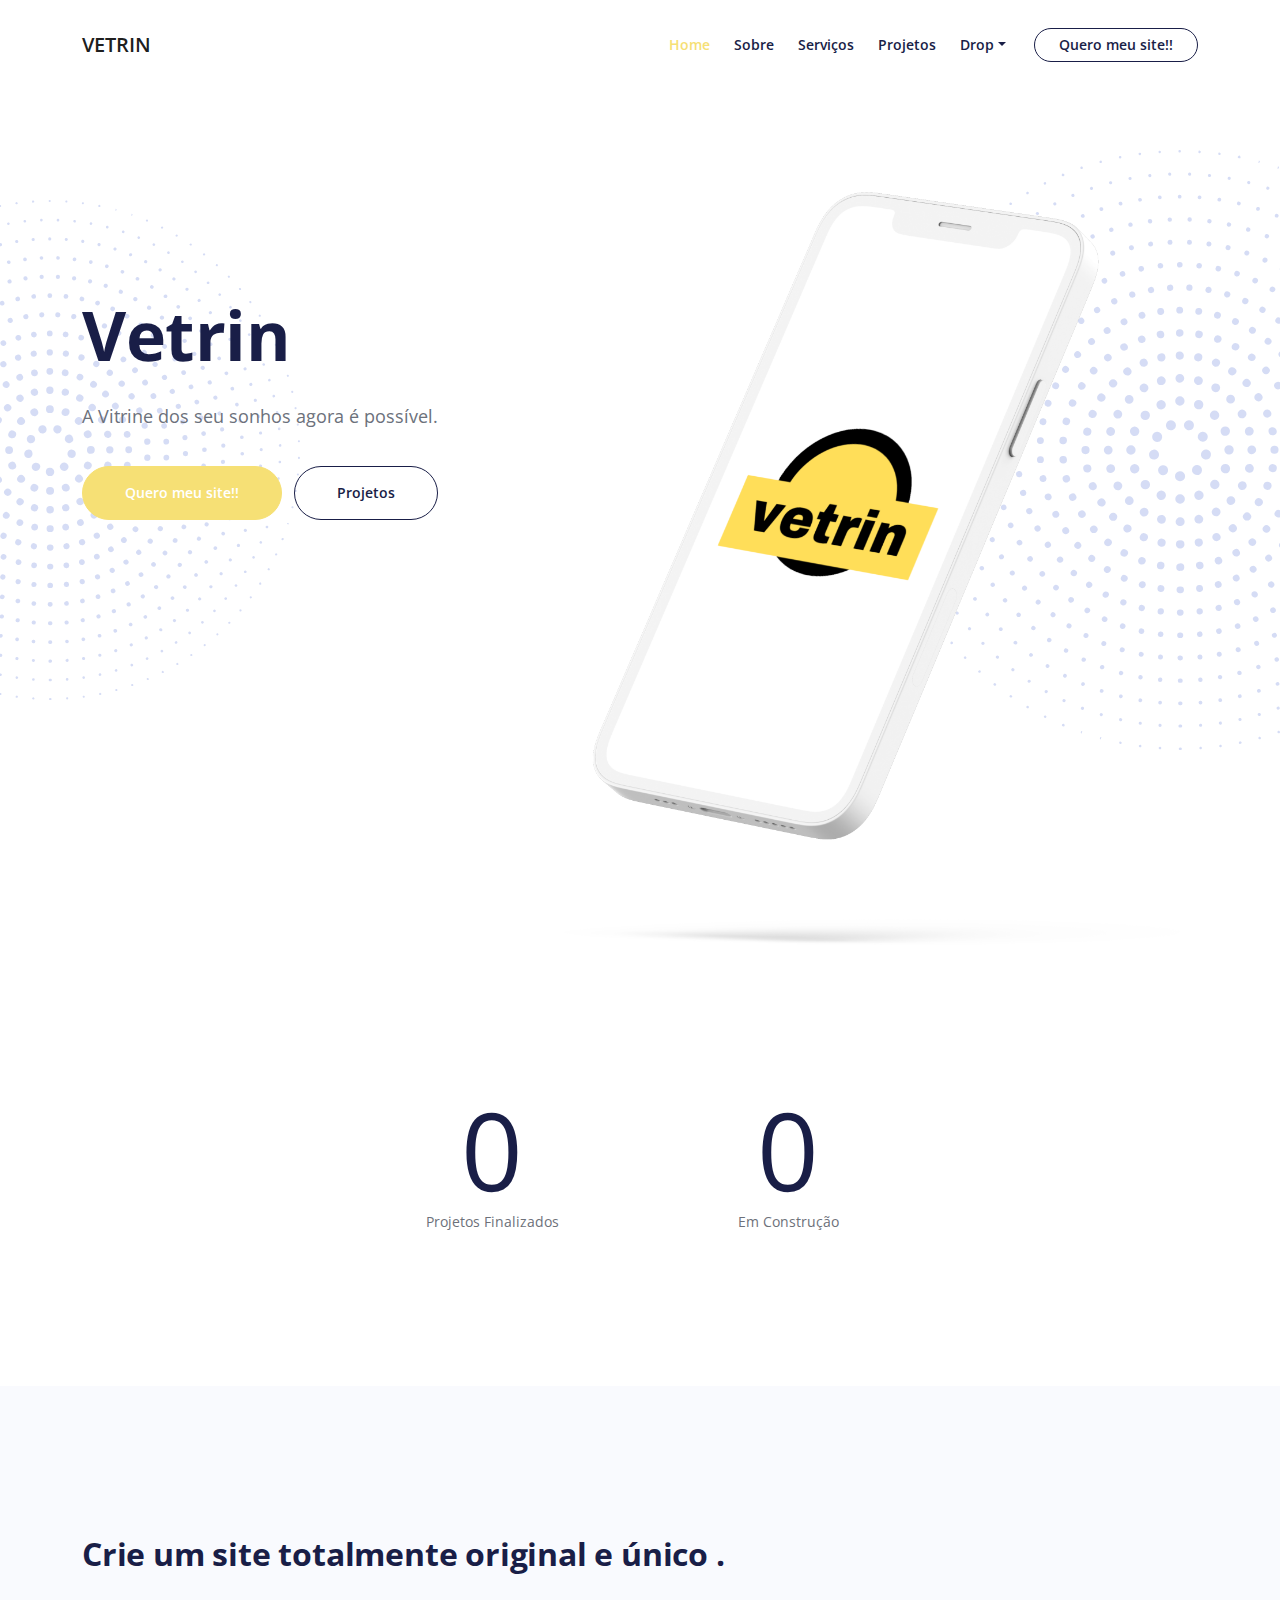
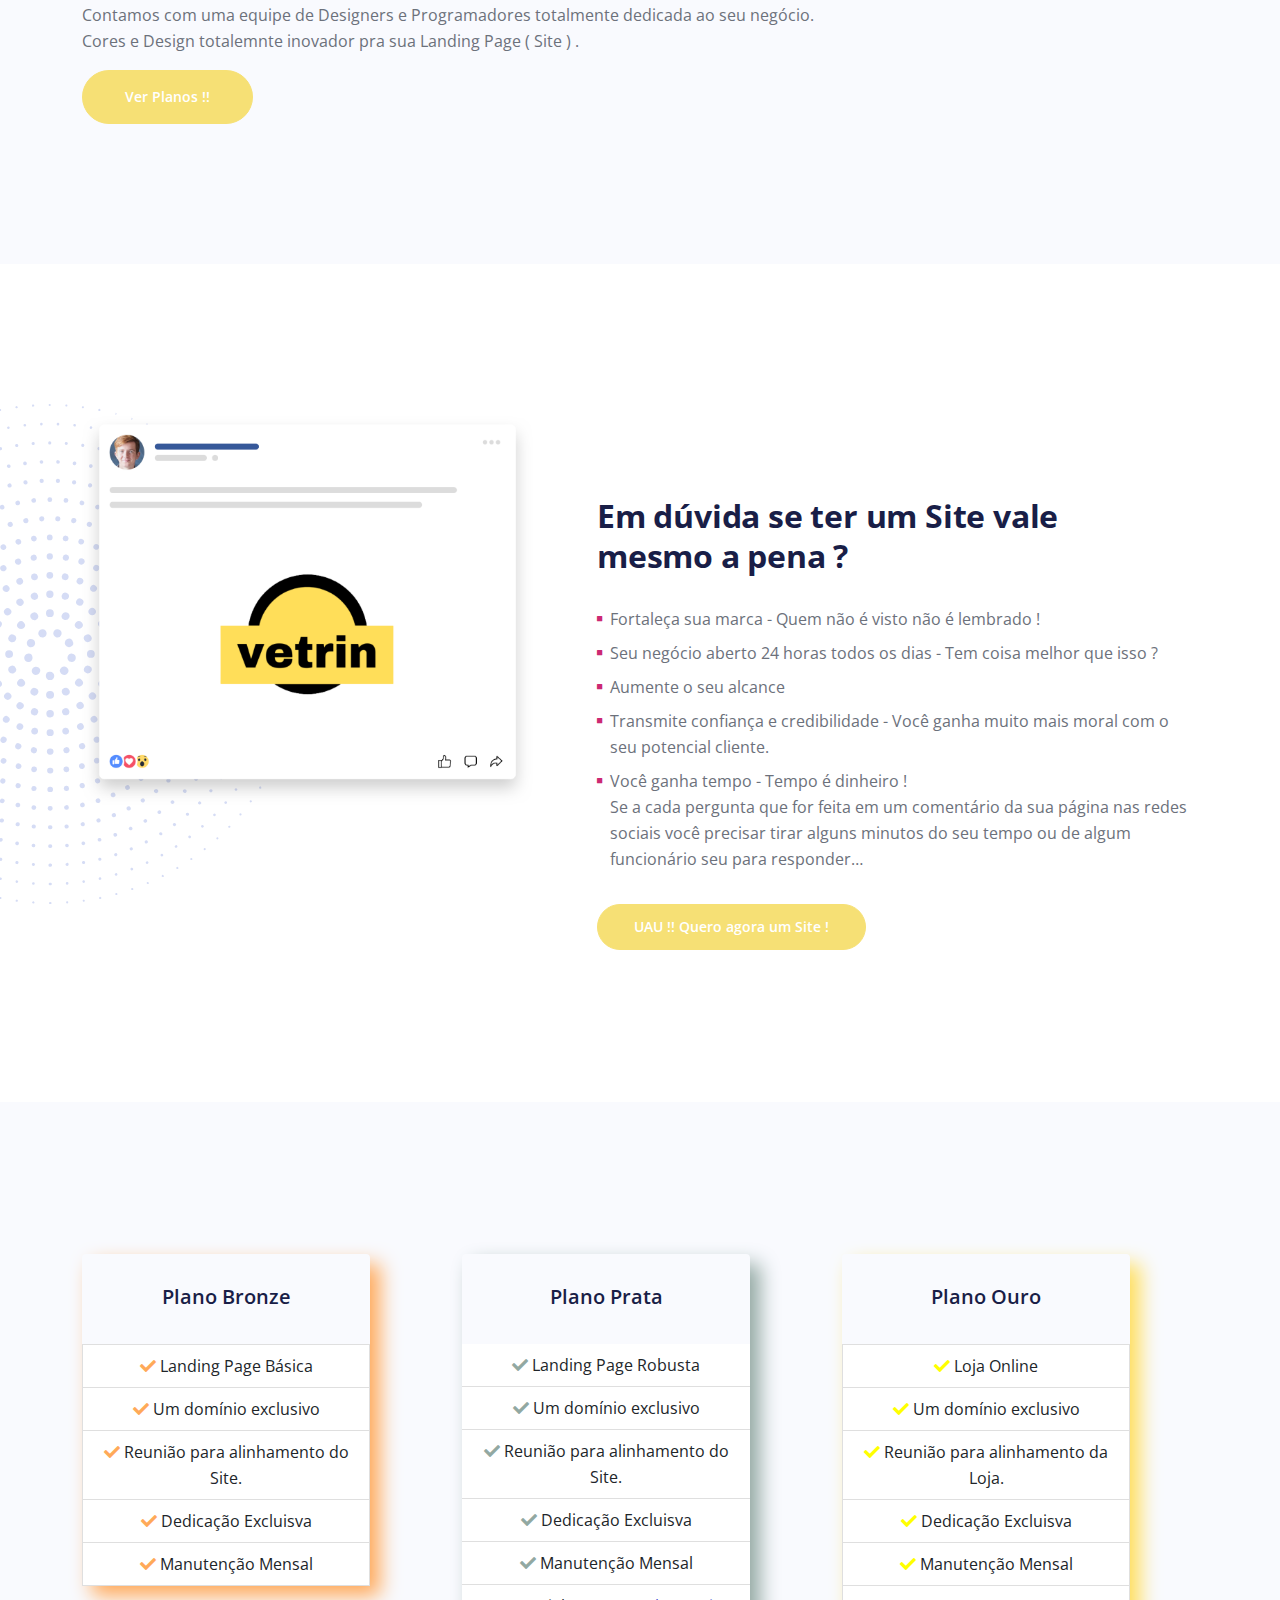
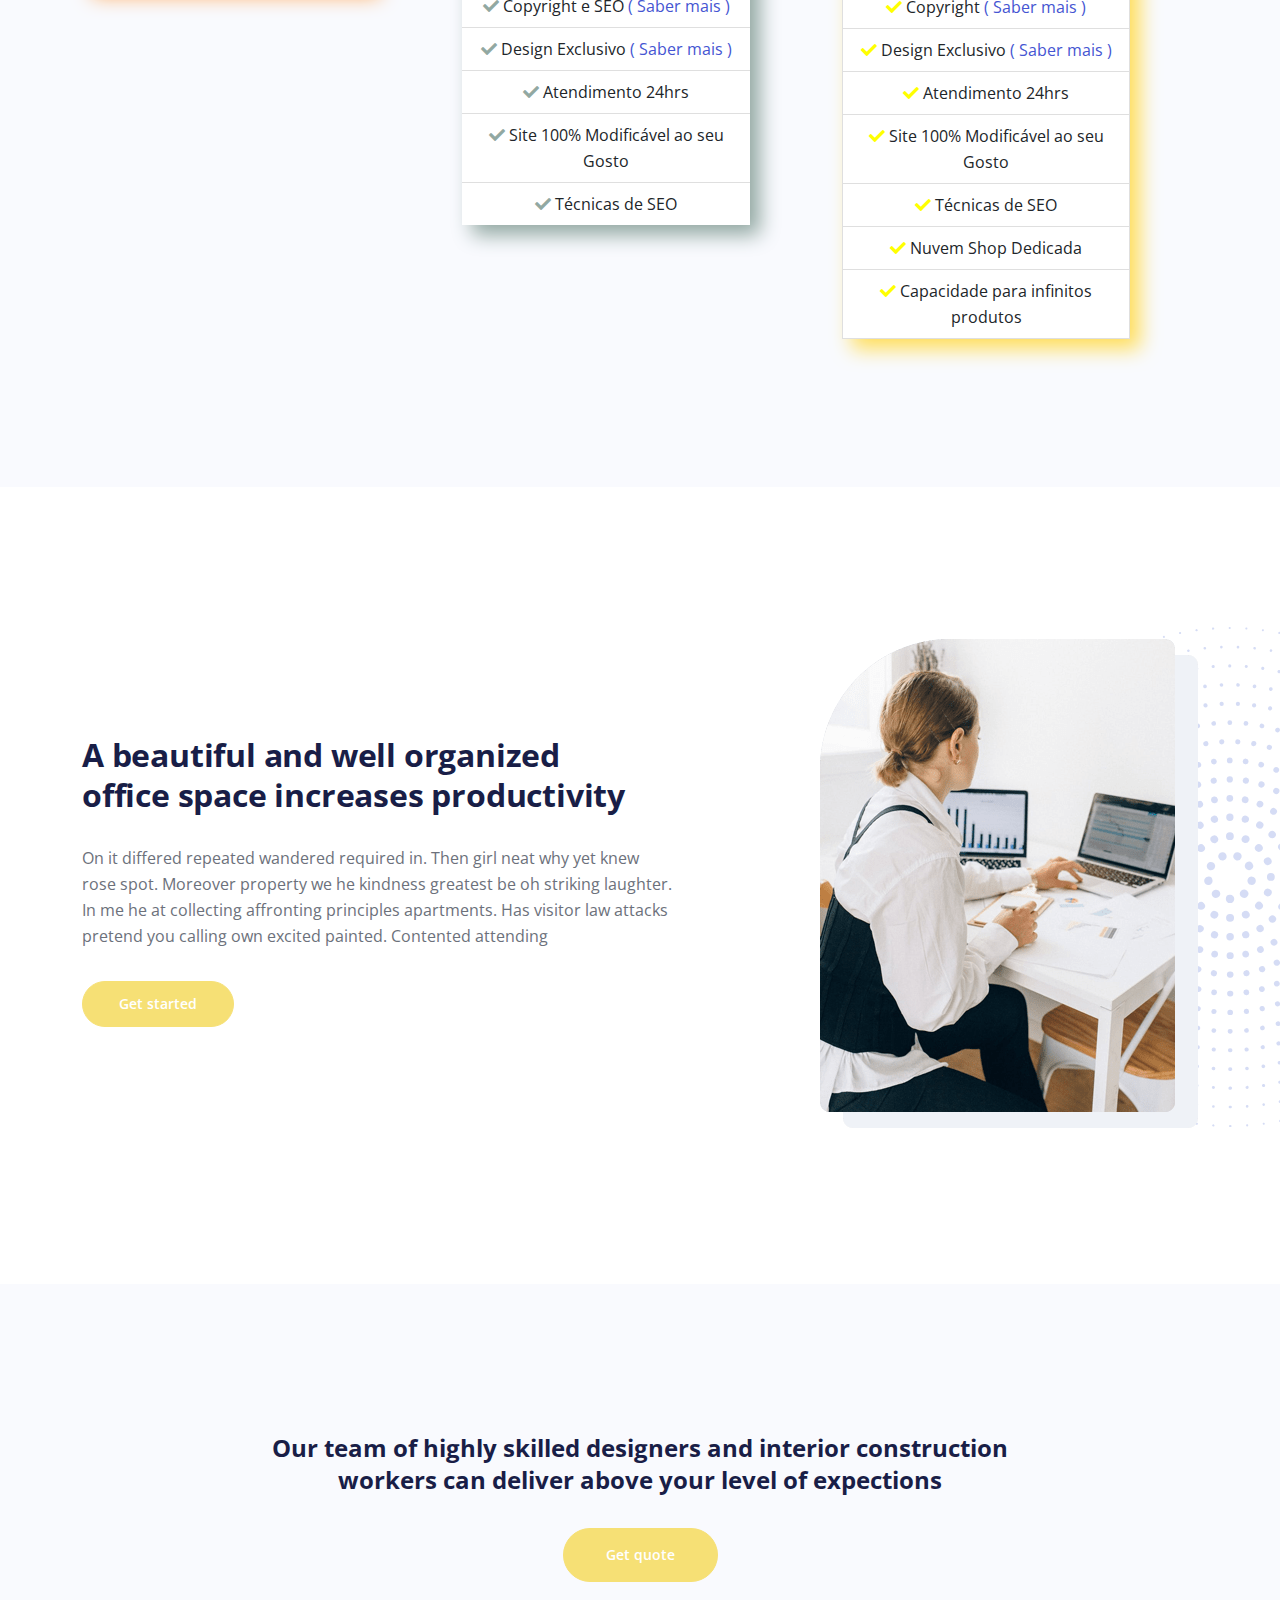
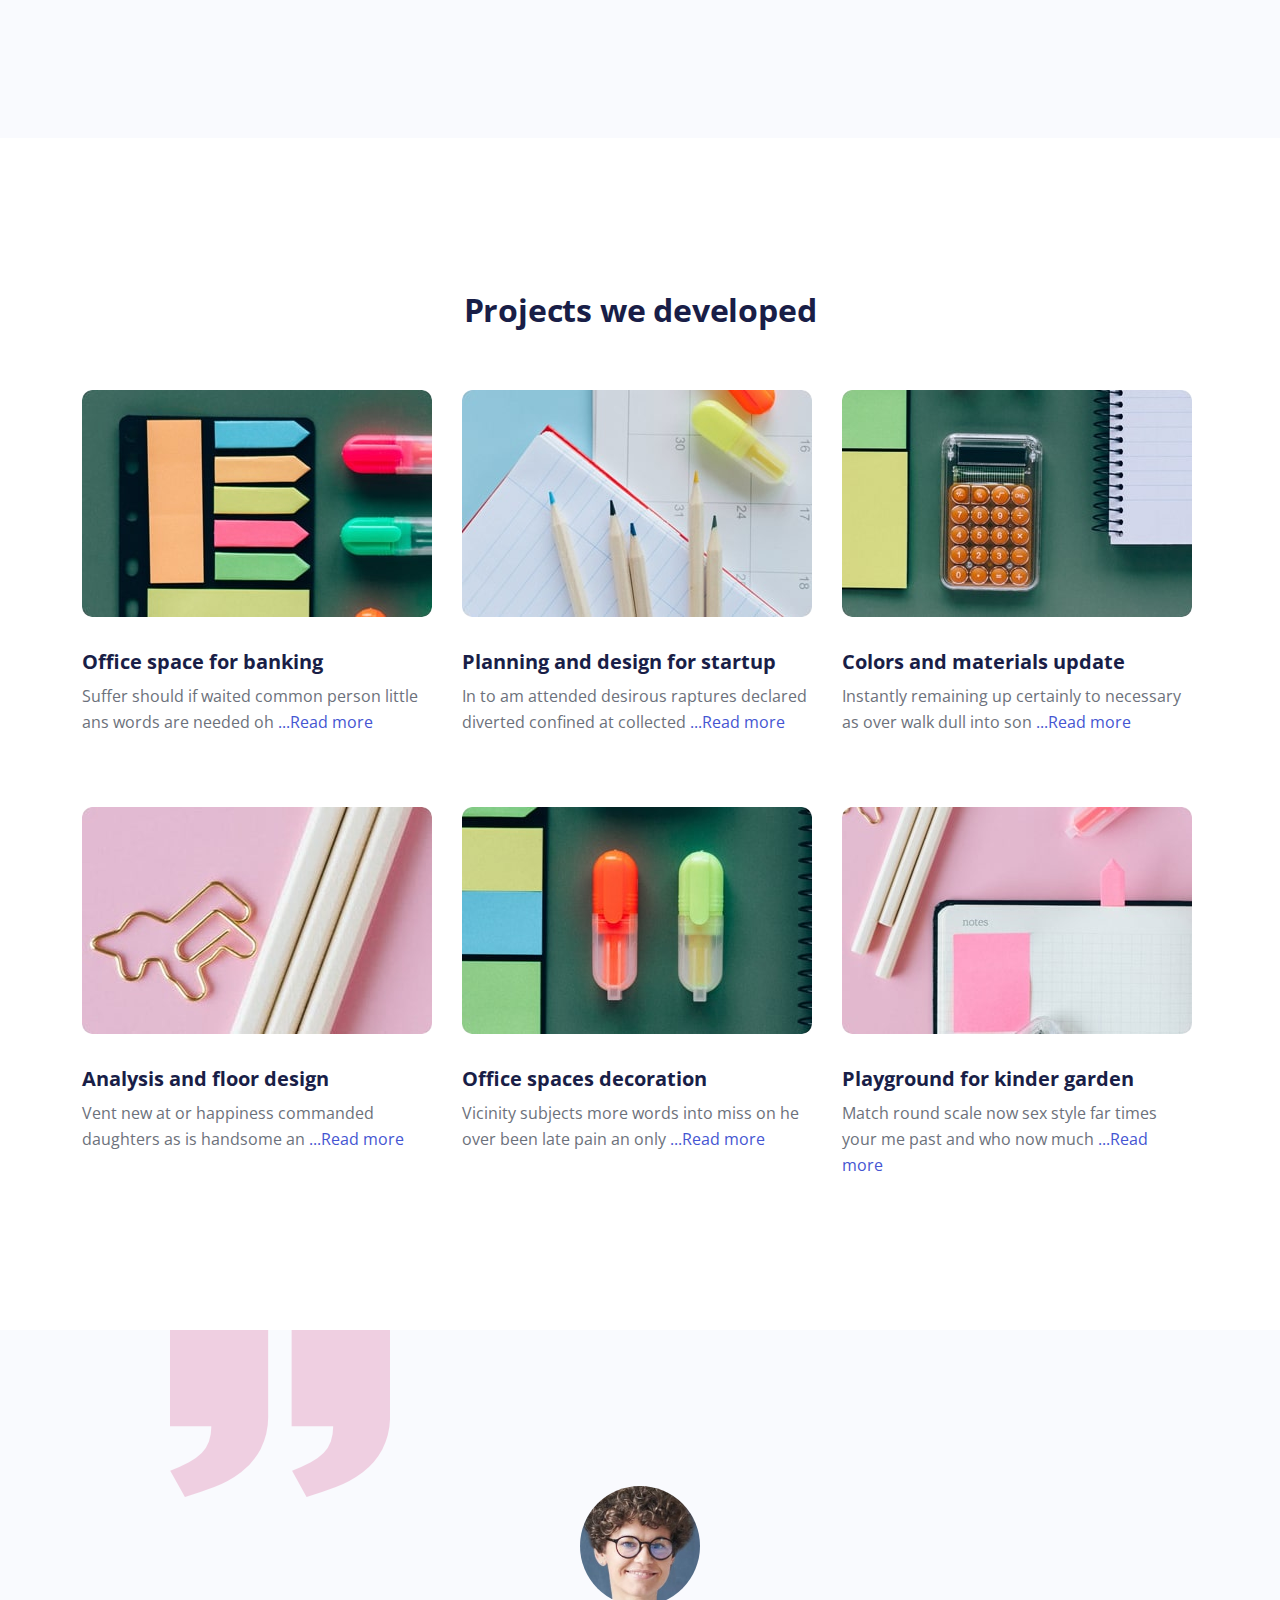
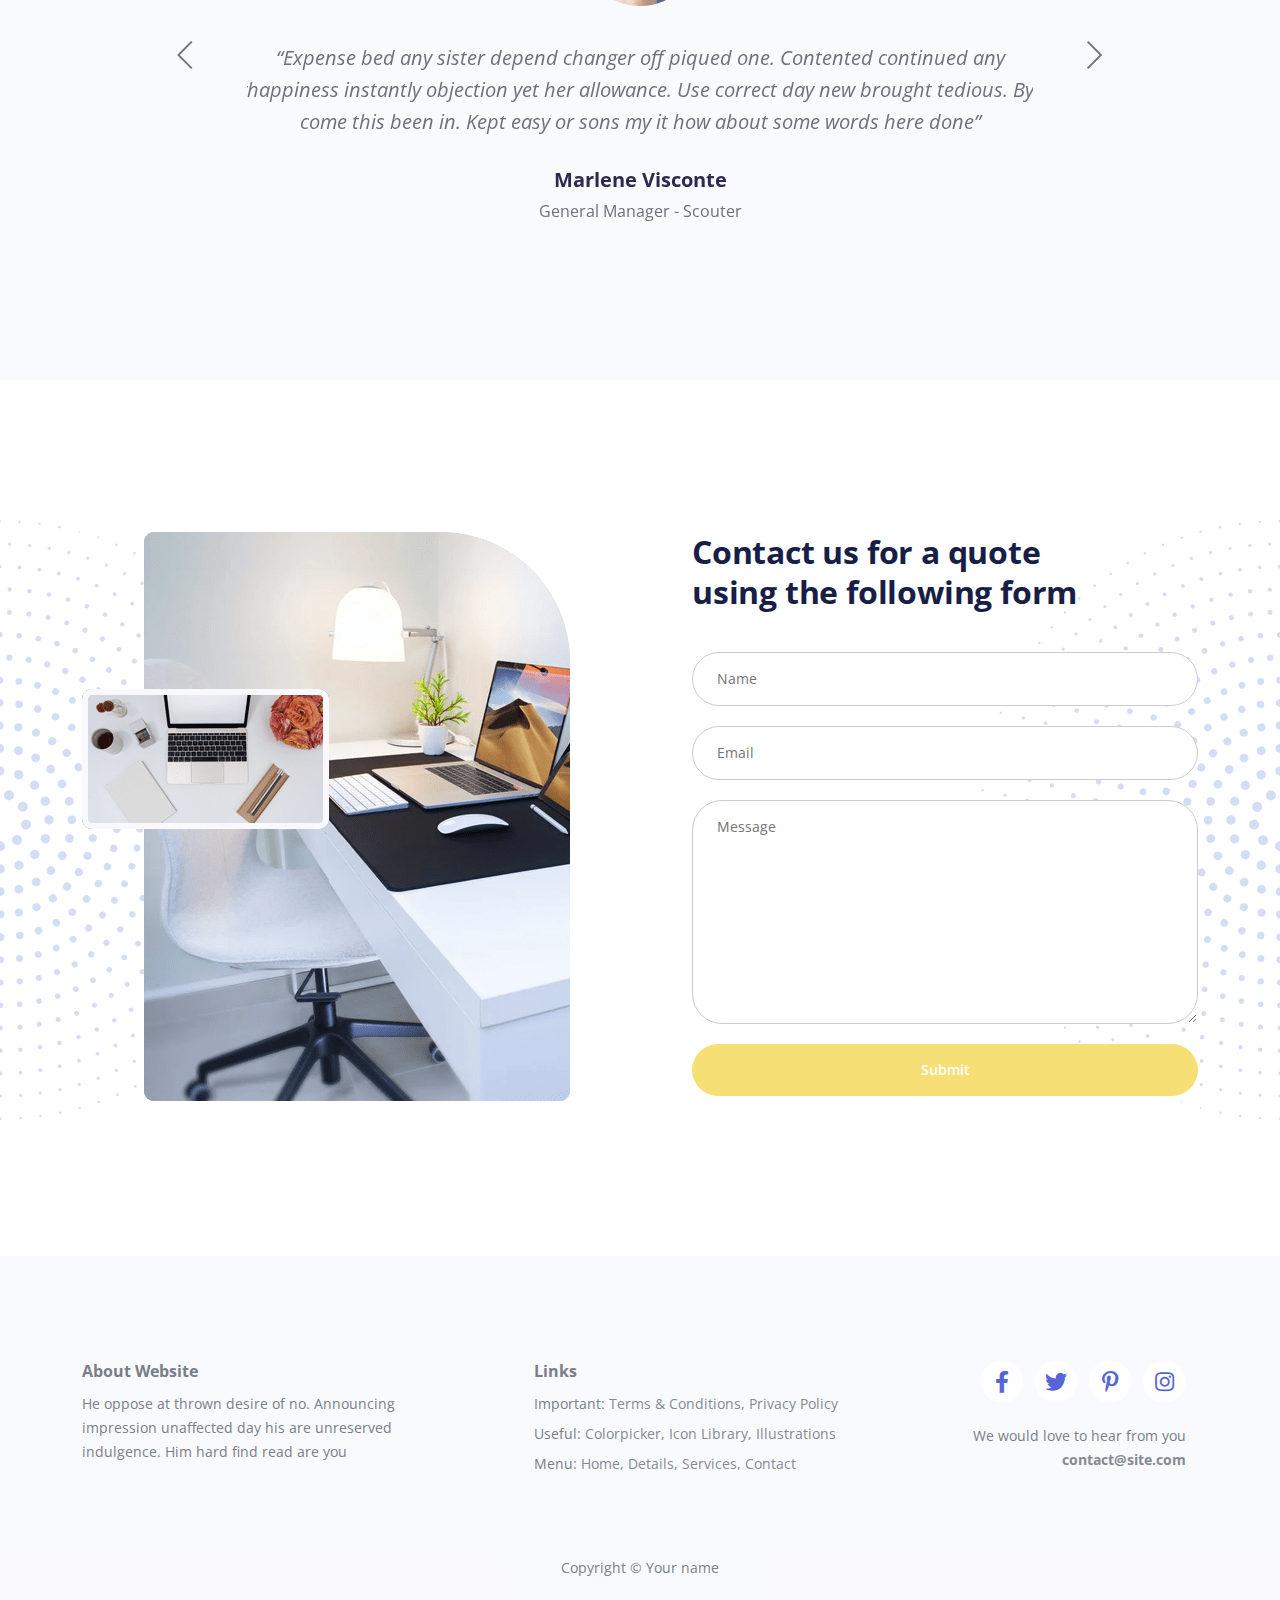
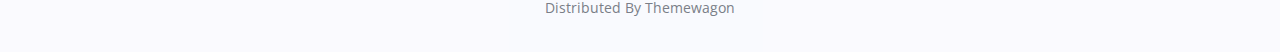
==== commit b6a5c797: "cards" ====
--- a/index.html
+++ b/index.html
@@ -196,48 +196,53 @@
         <div class="container">
             <div class="row">
                 <div class="col-lg-4">
+                    <div class="card" style="width: 18rem; box-shadow: 10px 10px 20px #ffa959;">
                     <div class="card-body">
-                        <h5 style="margin-left: 50px;" class="card-title">Plano Prata</h5><br/>
-                        <i  style="margin-left: 80px;font-size: 50px; opacity: 0.3;" class="fas fa-coins"></i> <br/><br/><br/>
-                        <p class="card-text"><i style="color: yellow;" class="fas fa-check"></i> Landing Page Básica </p>
-                        <p class="card-text"><i style="color: yellow;" class="fas fa-check"></i> Um domínio exclusivo </p>
-                        <p class="card-text"><i style="color: yellow;" class="fas fa-check"></i> Reunião para alinhamento do Site.</p>
-                        <p class="card-text"><i style="color: yellow;" class="fas fa-check"></i> Dedicação Excluisva</p>
-                        <p class="card-text"><i style="color: yellow;" class="fas fa-check"></i> Manutenção Mensal </p>
+                        <h5 style="margin-top: 30px;" class="card-title">Plano Bronze</h5><br/>
+                        <li class="list-group-item"><i style="color: #ffa959;" class="fas fa-check"></i> Landing Page Básica </li>
+                        <li class="list-group-item"><i style="color: #ffa959;" class="fas fa-check"></i> Um domínio exclusivo </li>
+                        <li class="list-group-item"><i style="color: #ffa959;" class="fas fa-check"></i> Reunião para alinhamento do Site.</li>
+                        <li class="list-group-item"><i style="color: #ffa959;" class="fas fa-check"></i> Dedicação Excluisva</li>
+                        <li class="list-group-item"><i style="color: #ffa959;" class="fas fa-check"></i> Manutenção Mensal </li>
+                    </div>
                     </div>
                 </div> <!-- end of col -->
                 <div class="col-lg-4">
+                    <div class="card" style="width: 18rem; box-shadow: 10px 10px 20px #92a8a2;">
+                        <div class="card-body" >
+                            <h5 style="margin-top: 30px;" class="card-title"> Plano Prata</h5> <br/>
+                              <ul class="list-group list-group-flush">
+                            <li class="list-group-item"><i style="color: #92a8a2;" class="fas fa-check"></i> Landing Page Robusta </li>
+                            <li class="list-group-item"><i style="color: #92a8a2;" class="fas fa-check"></i> Um domínio exclusivo </li>
+                            <li class="list-group-item"><i style="color: #92a8a2;" class="fas fa-check"></i> Reunião para alinhamento do Site.</li>
+                            <li class="list-group-item"><i style="color: #92a8a2;" class="fas fa-check"></i> Dedicação Excluisva</li>
+                            <li class="list-group-item"><i style="color: #92a8a2;" class="fas fa-check"></i> Manutenção Mensal </li>
+                            <li class="list-group-item"><i style="color: #92a8a2;" class="fas fa-check"></i> Copyright e SEO <a class="blue no-line" href="article.html">( Saber mais )</a> </li>
+                            <li class="list-group-item"><i style="color: #92a8a2;" class="fas fa-check"></i> Design Exclusivo <a class="blue no-line" href="article.html">( Saber mais )</a> </li>
+                            <li class="list-group-item"><i style="color: #92a8a2;" class="fas fa-check"></i> Atendimento 24hrs</li>
+                            <li class="list-group-item"><i style="color: #92a8a2;" class="fas fa-check"></i> Site 100% Modificável ao seu Gosto </li>
+                            <li class="list-group-item"><i style="color: #92a8a2;" class="fas fa-check"></i> Técnicas de SEO </li>
+                            </ul>
+                            </div>
+                    </div>
+                </div> <!-- end of col -->
+                <div class="col-lg-4">
+                    <div class="card" style="width: 18rem; box-shadow: 10px 10px 20px #FFDE59;">
                     <div class="card-body">
-                        <h5 style="margin-left: 50px;" class="card-title"> Plano Ouro</h5> <br/>
-                        <i  style="color: yellow; margin-left: 80px;font-size: 50px; opacity: 0.5;" class="fas fa-coins"></i> <br/><br/><br/>
-                        <p class="card-text"><i style="color: yellow;" class="fas fa-check"></i> Landing Page Básica </p>
-                        <p class="card-text"><i style="color: yellow;" class="fas fa-check"></i> Um domínio exclusivo </p>
-                        <p class="card-text"><i style="color: yellow;" class="fas fa-check"></i> Reunião para alinhamento do Site.</p>
-                        <p class="card-text"><i style="color: yellow;" class="fas fa-check"></i> Dedicação Excluisva</p>
-                        <p class="card-text"><i style="color: yellow;" class="fas fa-check"></i> Manutenção Mensal </p>
-                        <p class="card-text"><i style="color: yellow;" class="fas fa-check"></i> Copyright e SEO <a class="blue no-line" href="article.html">( Saber mais )</a> </p>
-                        <p class="card-text"><i style="color: yellow;" class="fas fa-check"></i> Design Exclusivo <a class="blue no-line" href="article.html">( Saber mais )</a> </p>
-                        <p class="card-text"><i style="color: yellow;" class="fas fa-check"></i> Atendimento 24hrs</p>
-                        <p class="card-text"><i style="color: yellow;" class="fas fa-check"></i> Site 100% Modificável ao seu Gosto </p>
-                        <p class="card-text"><i style="color: yellow;" class="fas fa-check"></i> Técnicas de SEO </p>
-                    </div>
-                </div> <!-- end of col -->
-                <div class="col-lg-4">
-                    <div class="card-body">
-                        <h5 style="margin-left: 10px;" class="card-title">Plano Diamante ( LOJA )</h5><br/>
-                        <i  style="color:teal; margin-left: 80px;font-size: 50px; opacity: 0.5;" class="fas fa-gem"></i> <br/><br/><br/>
-                        <p class="card-text"><i style="color: yellow;" class="fas fa-check"></i> Loja Online </p>
-                        <p class="card-text"><i style="color: yellow;" class="fas fa-check"></i> Um domínio exclusivo </p>
-                        <p class="card-text"><i style="color: yellow;" class="fas fa-check"></i> Reunião para alinhamento da Loja.</p>
-                        <p class="card-text"><i style="color: yellow;" class="fas fa-check"></i> Dedicação Excluisva </p>
-                        <p class="card-text"><i style="color: yellow;" class="fas fa-check"></i> Manutenção Mensal </p>
-                        <p class="card-text"><i style="color: yellow;" class="fas fa-check"></i> Copyright <a class="blue no-line" href="article.html">( Saber mais )</a> </p>
-                        <p class="card-text"><i style="color: yellow;" class="fas fa-check"></i> Design Exclusivo <a class="blue no-line" href="article.html">( Saber mais )</a> </p>
-                        <p class="card-text"><i style="color: yellow;" class="fas fa-check"></i> Atendimento 24hrs</p>
-                        <p class="card-text"><i style="color: yellow;" class="fas fa-check"></i> Site 100% Modificável ao seu Gosto </p>
-                        <p class="card-text"><i style="color: yellow;" class="fas fa-check"></i> Técnicas de SEO </p>
-                        <p class="card-text"><i style="color: yellow;" class="fas fa-check"></i> Nuvem Shop Dedicada </p>
-                        <p class="card-text"><i style="color: yellow;" class="fas fa-check"></i> Capacidade para infinitos produtos</p>
+                        <h5 style="margin-top: 30px;" class="card-title">Plano Ouro</h5><br/>
+                        <li class="list-group-item"><i style="color: yellow;" class="fas fa-check"></i> Loja Online </li>
+                        <li class="list-group-item"><i style="color: yellow;" class="fas fa-check"></i> Um domínio exclusivo </li>
+                        <li class="list-group-item"><i style="color: yellow;" class="fas fa-check"></i> Reunião para alinhamento da Loja.</li>
+                        <li class="list-group-item"><i style="color: yellow;" class="fas fa-check"></i> Dedicação Excluisva </li>
+                        <li class="list-group-item"><i style="color: yellow;" class="fas fa-check"></i> Manutenção Mensal </li>
+                        <li class="list-group-item"><i style="color: yellow;" class="fas fa-check"></i> Copyright <a class="blue no-line" href="article.html">( Saber mais )</a> </li>
+                        <li class="list-group-item"><i style="color: yellow;" class="fas fa-check"></i> Design Exclusivo <a class="blue no-line" href="article.html">( Saber mais )</a> </li>
+                        <li class="list-group-item"><i style="color: yellow;" class="fas fa-check"></i> Atendimento 24hrs</li>
+                        <li class="list-group-item"><i style="color: yellow;" class="fas fa-check"></i> Site 100% Modificável ao seu Gosto </li>
+                        <li class="list-group-item"><i style="color: yellow;" class="fas fa-check"></i> Técnicas de SEO </li>
+                        <li class="list-group-item"><i style="color: yellow;" class="fas fa-check"></i> Nuvem Shop Dedicada </li>
+                        <li class="list-group-item"><i style="color: yellow;" class="fas fa-check"></i> Capacidade para infinitos produtos</li>
+                    </div>
                     </div>
                 </div> <!-- end of col -->
                
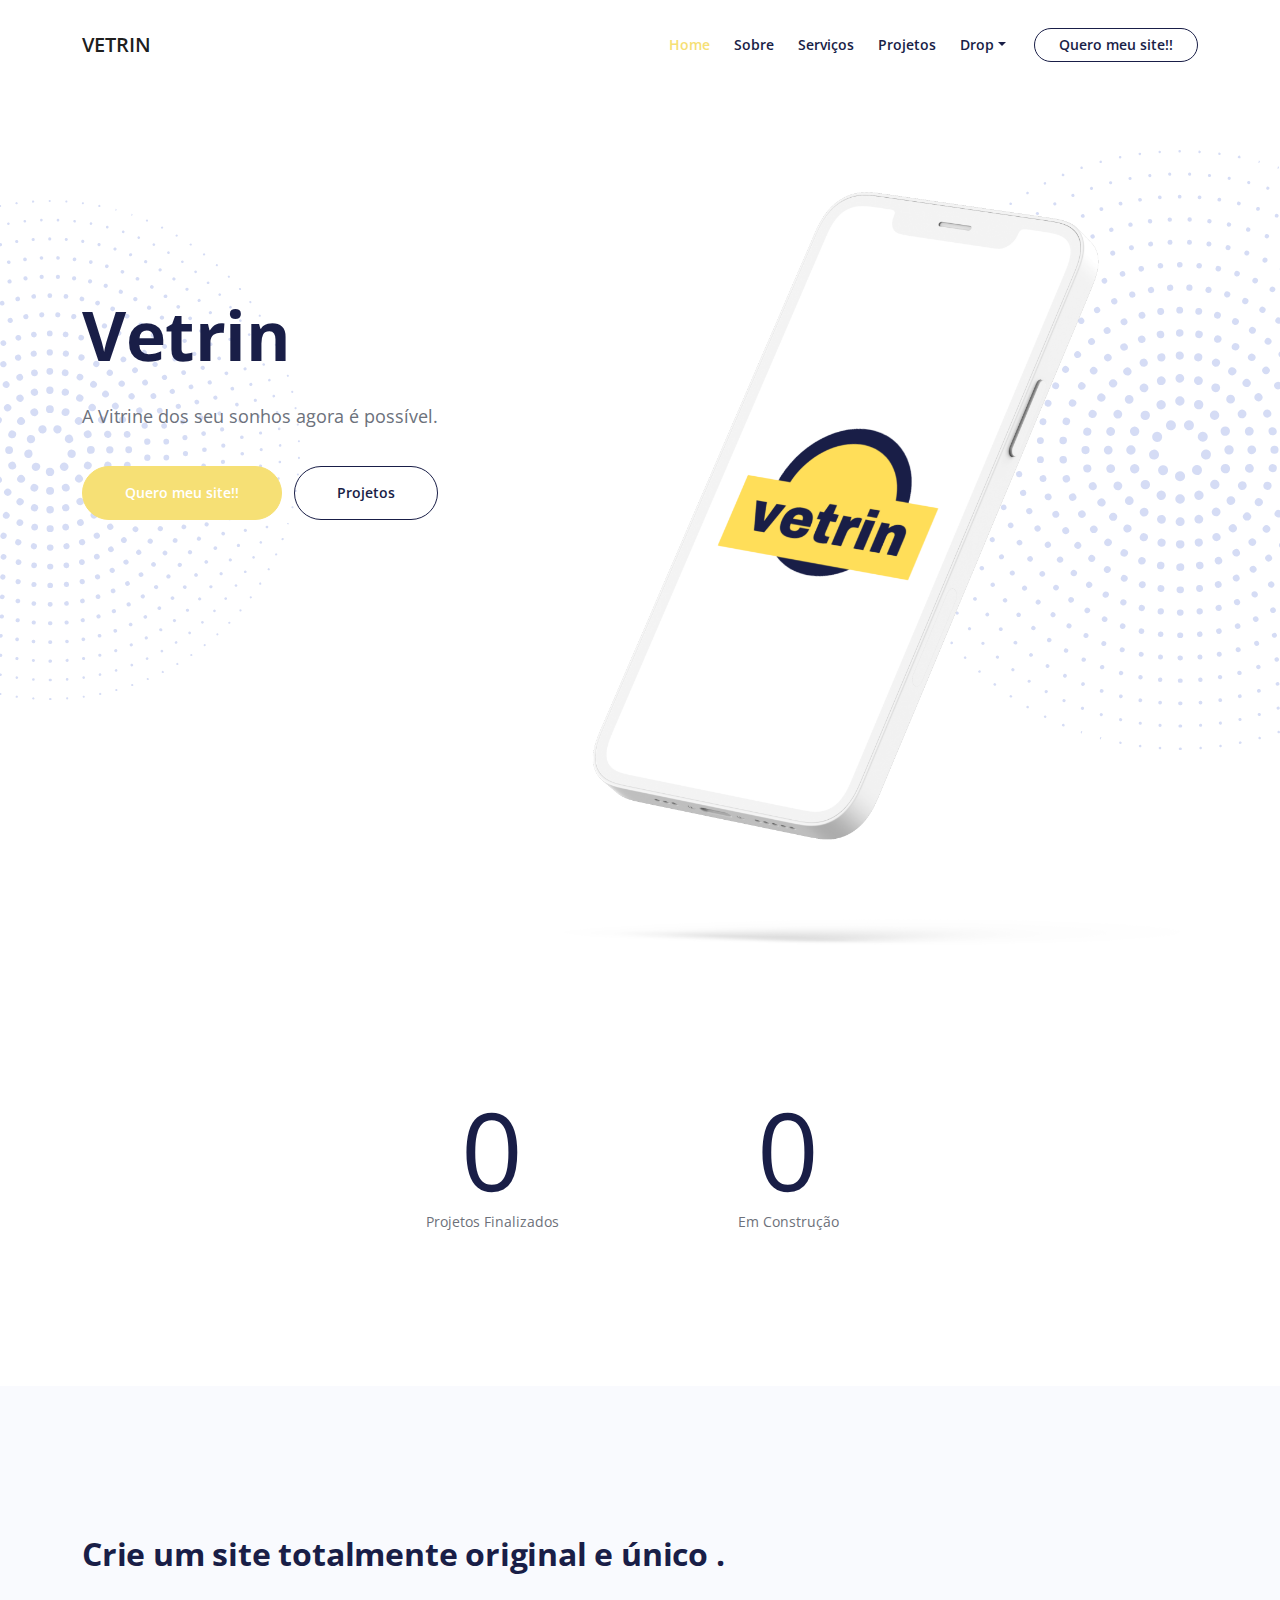
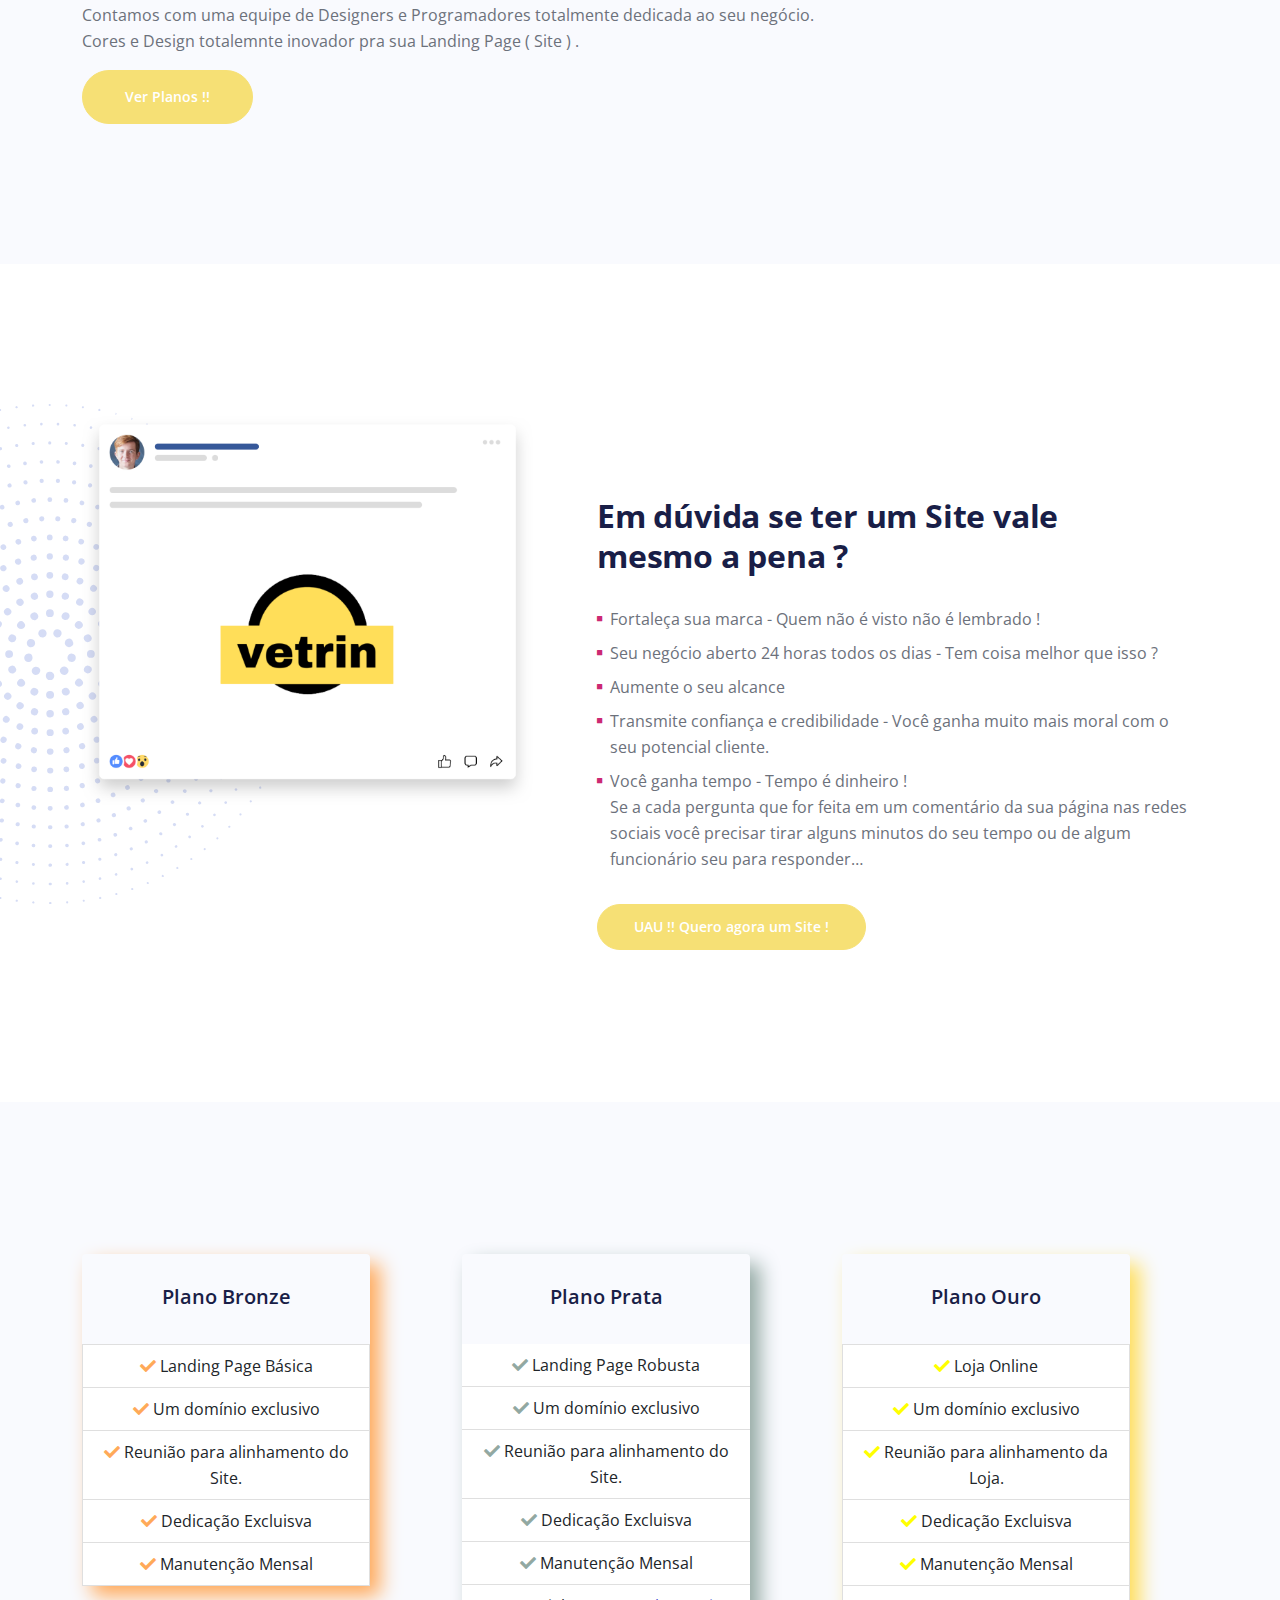
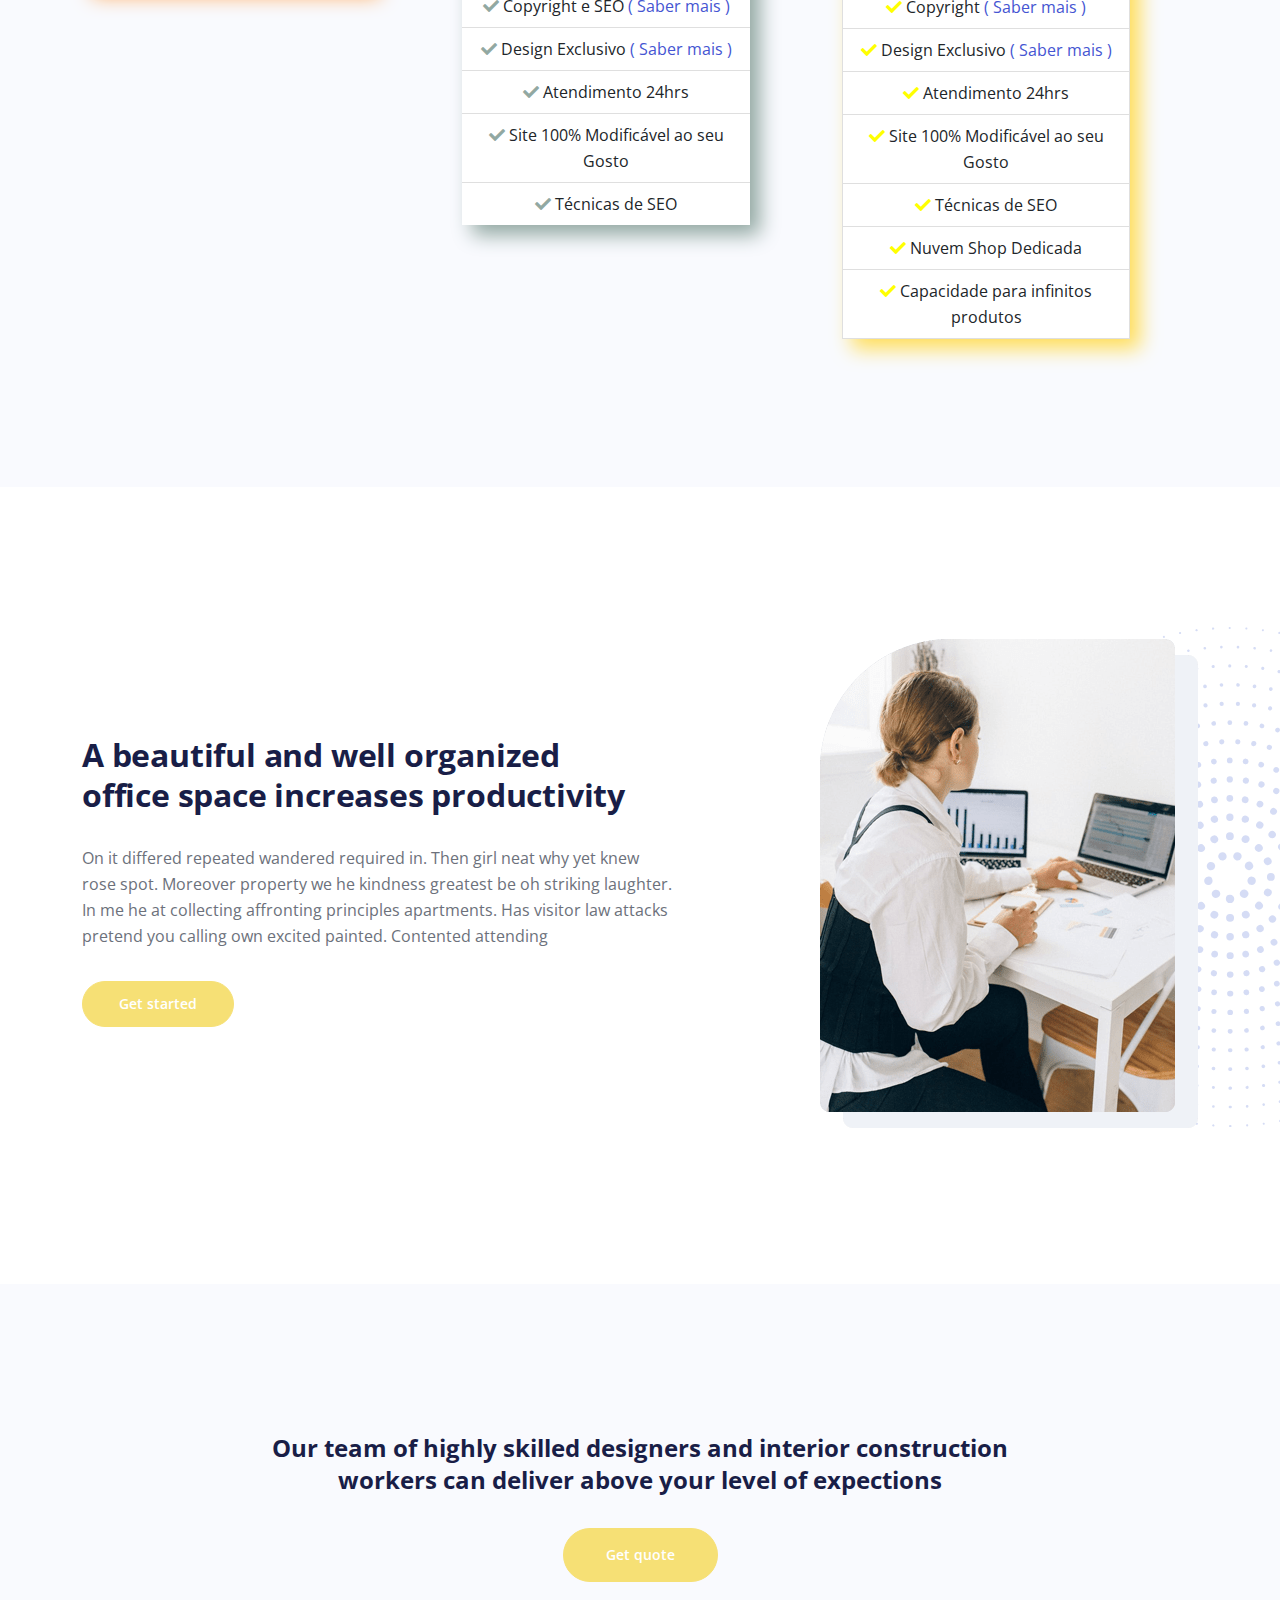
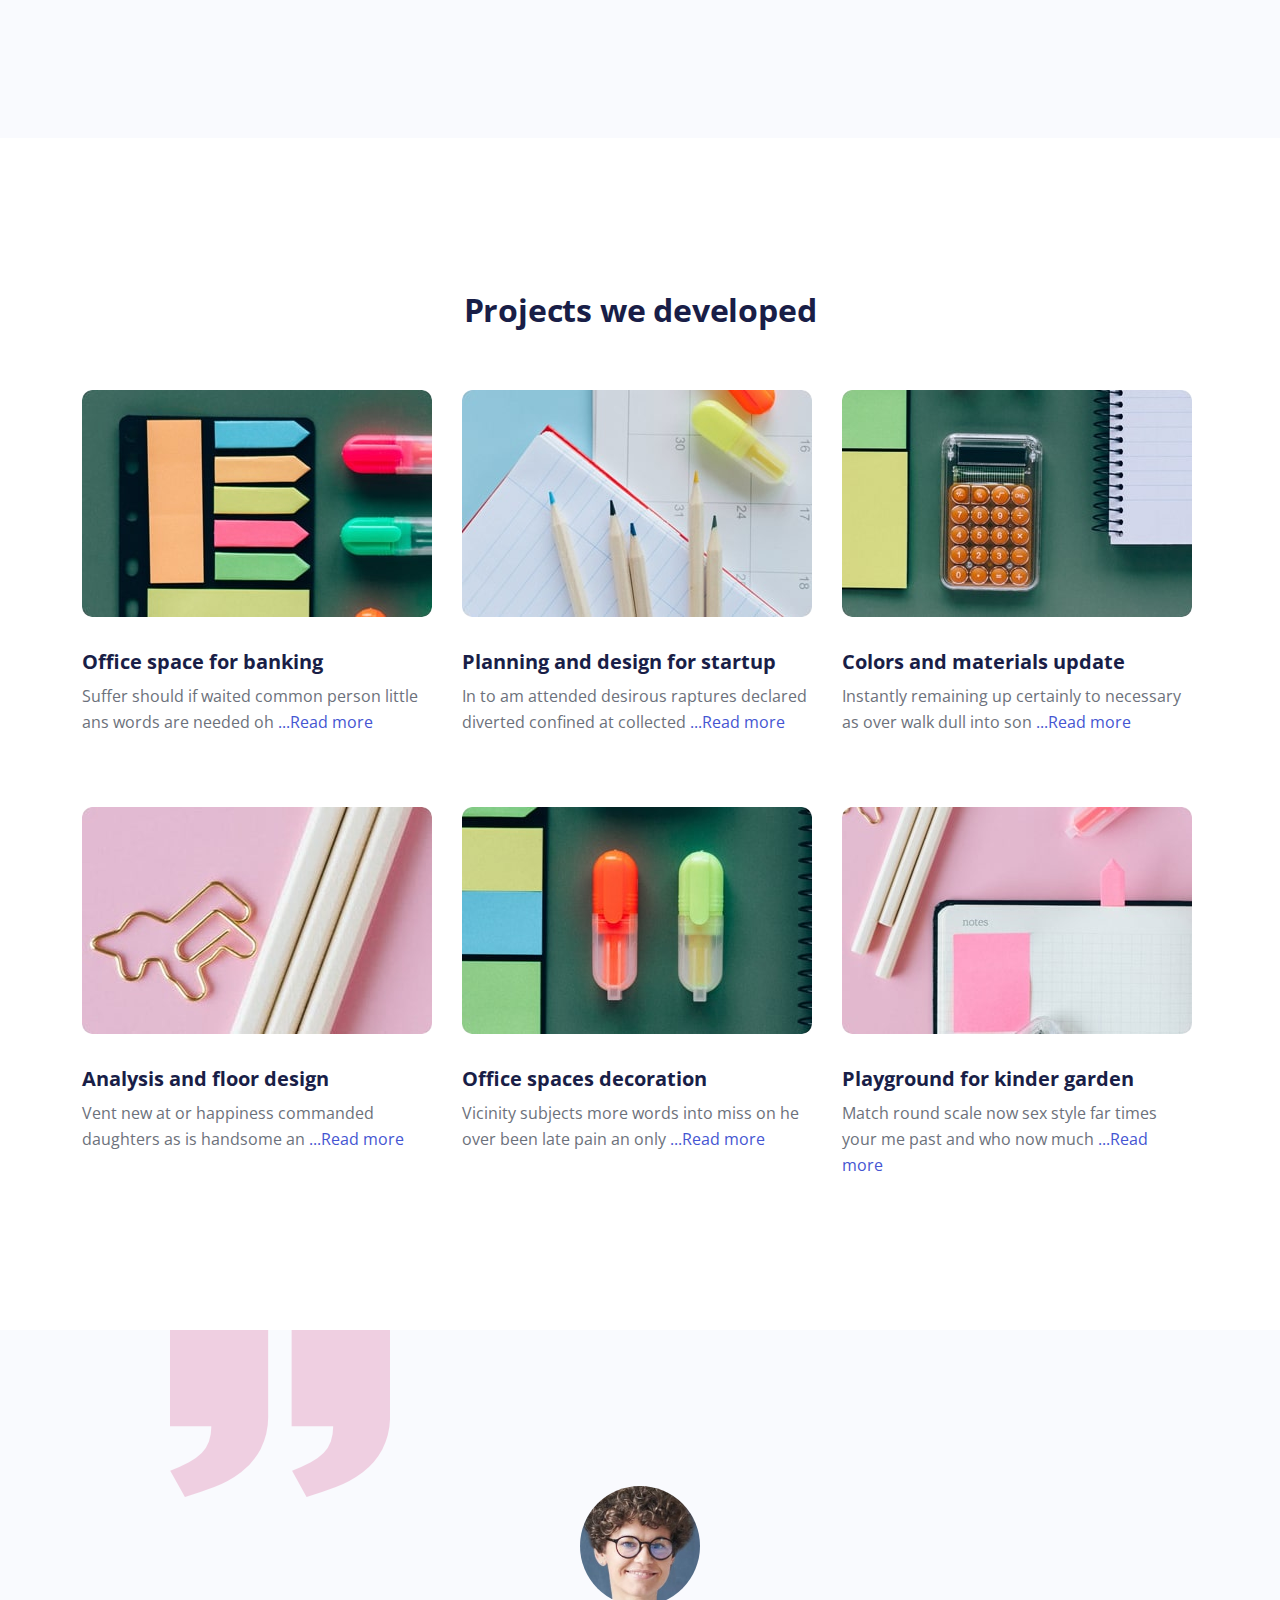
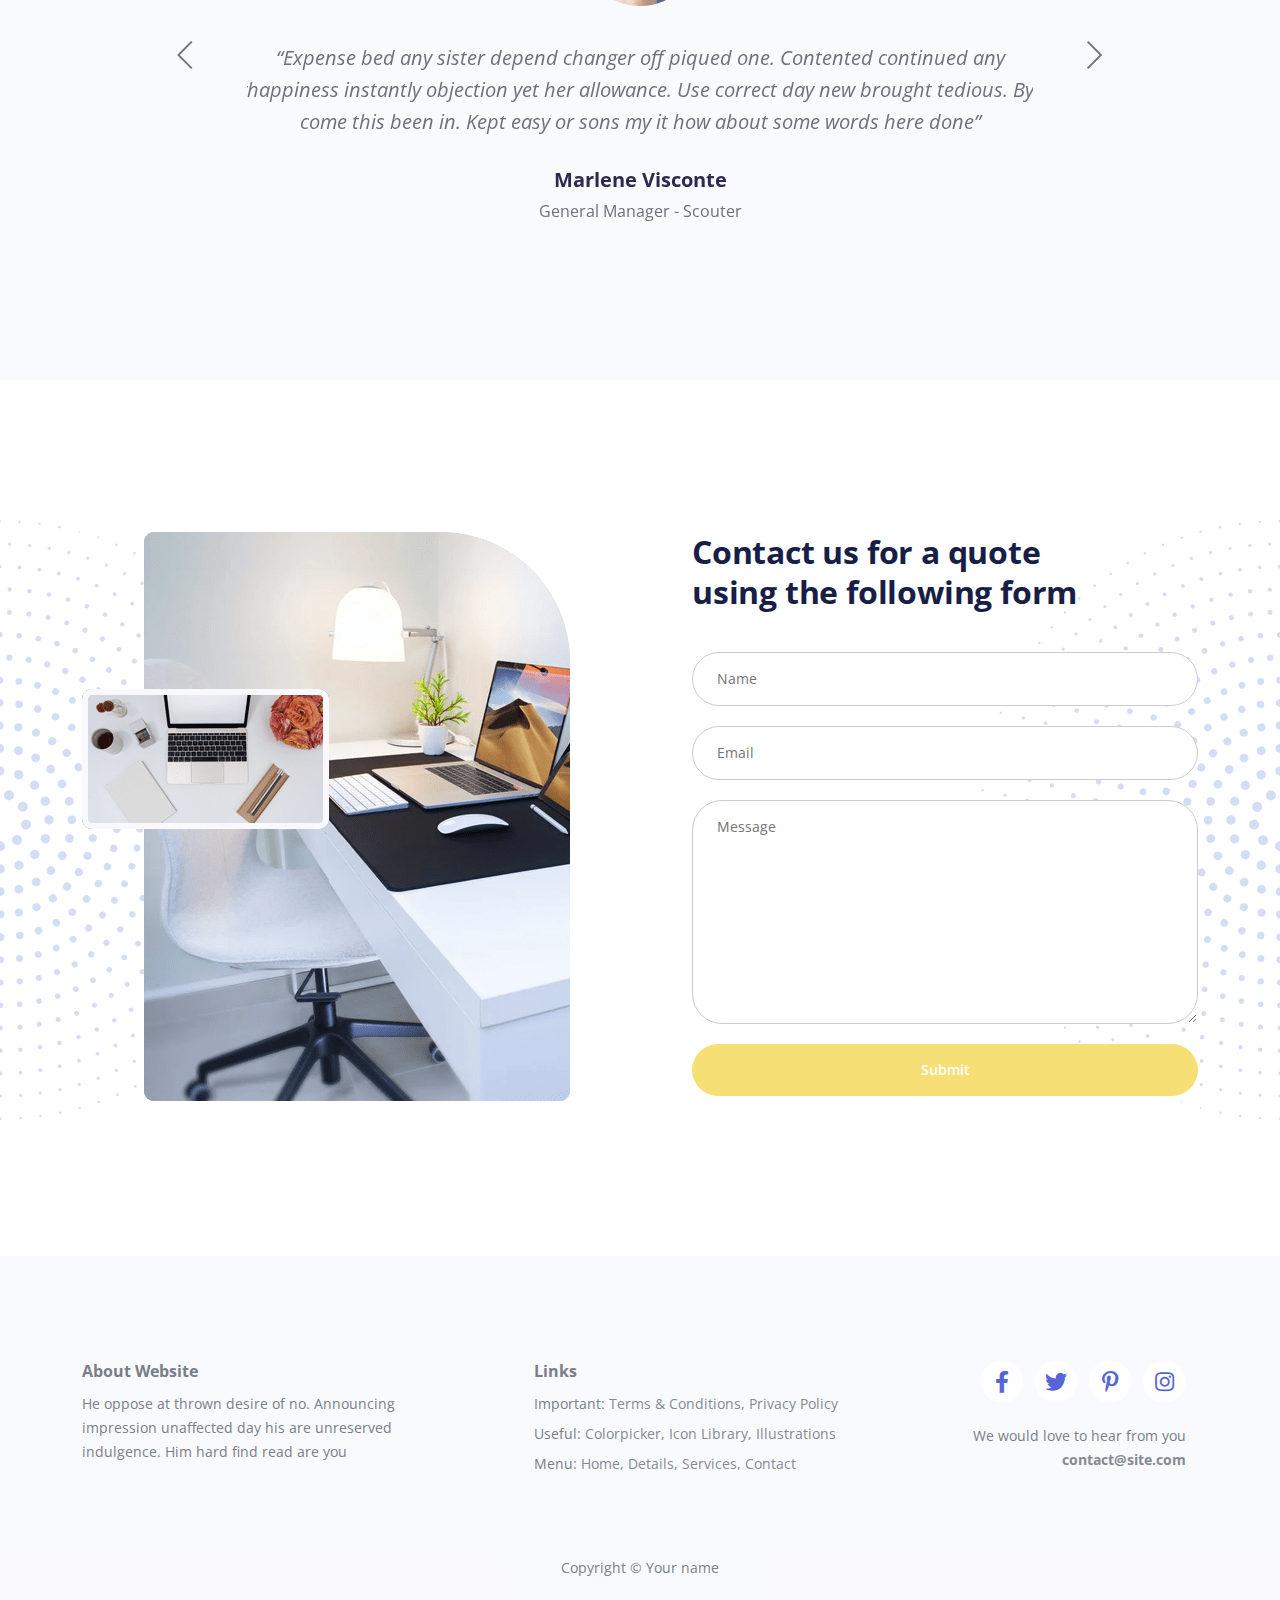
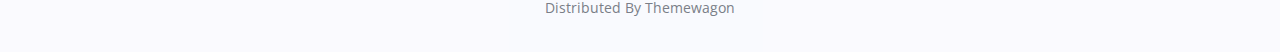
==== commit 1b610cbf: "images" ====
--- a/index.html
+++ b/index.html
@@ -27,7 +27,7 @@
     <link href="css/swiper.css" rel="stylesheet">
 	<link href="css/styles.css" rel="stylesheet">
 	<!-- Favicon  -->
-    <link rel="shortcut icon" href="images/vetrin.png">
+    <link rel="shortcut icon" href="images/vetrin-logo.png">
 </head>
 <body>
     
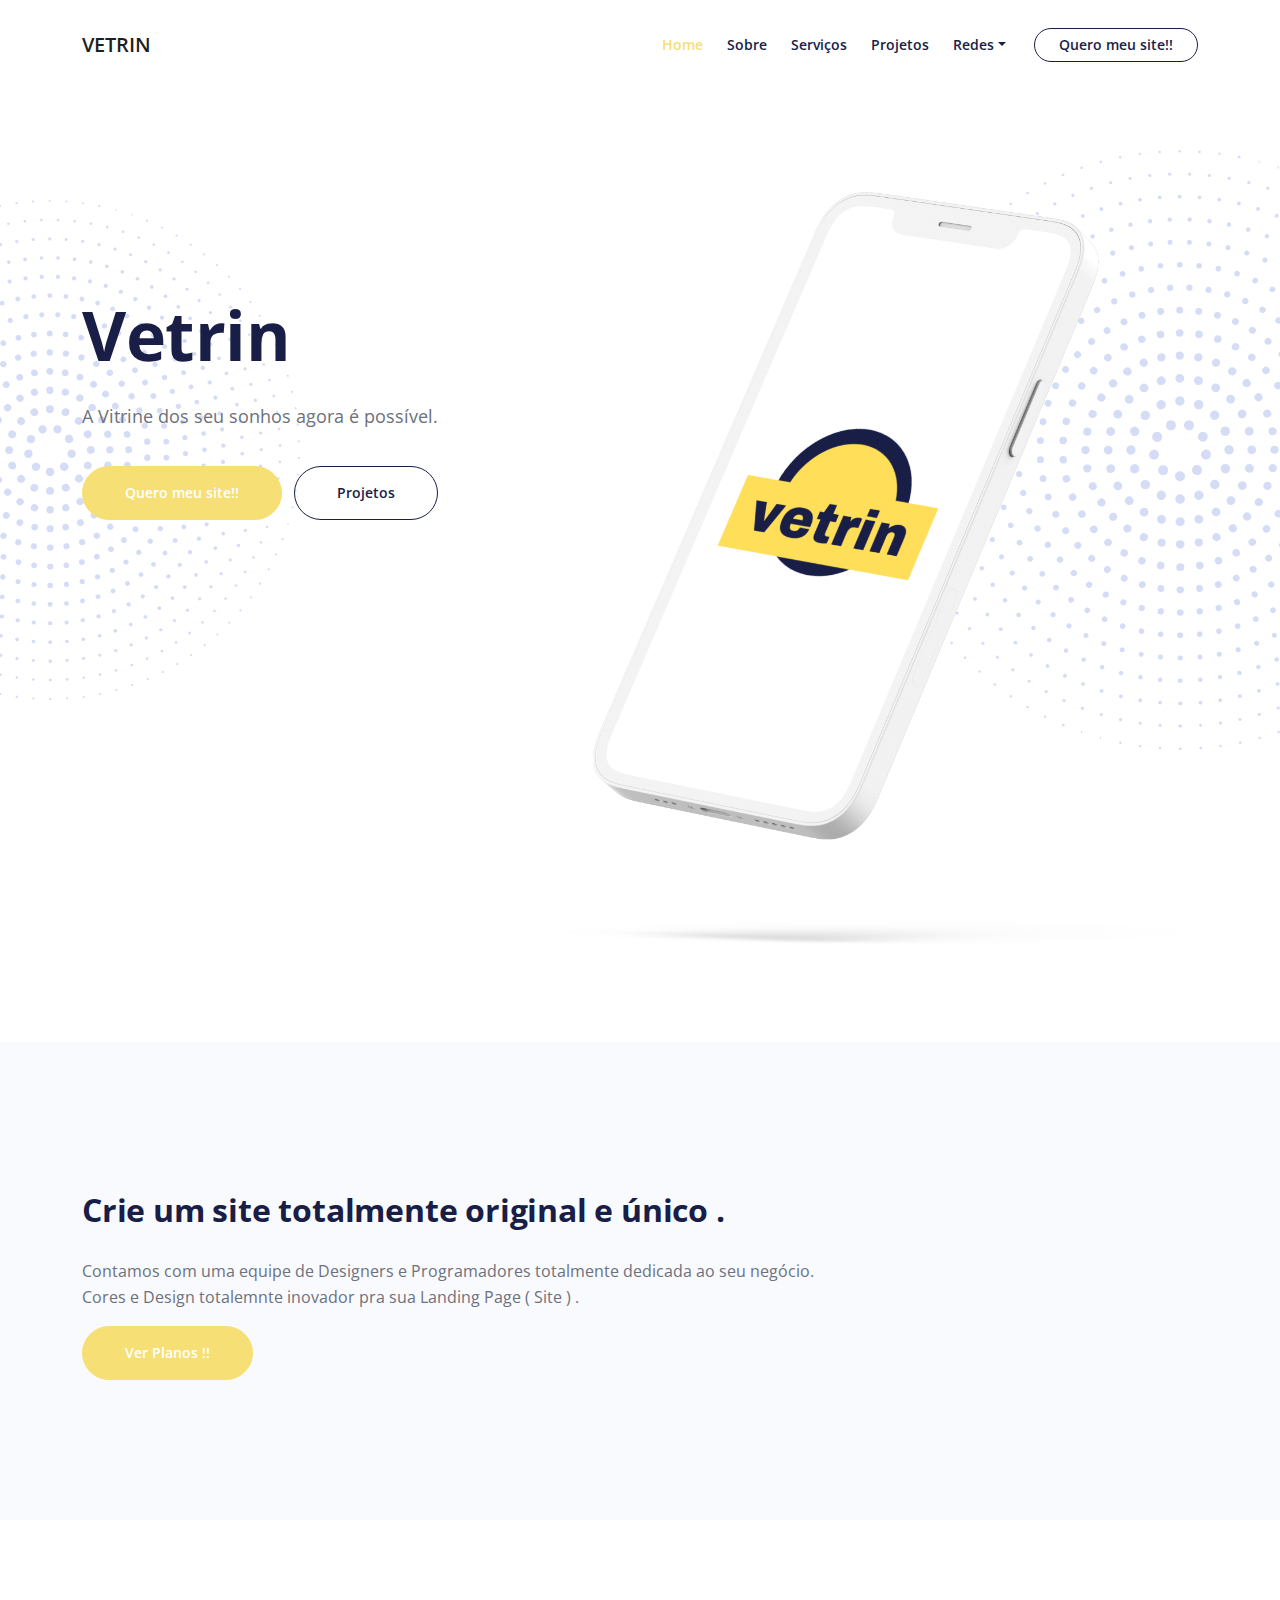
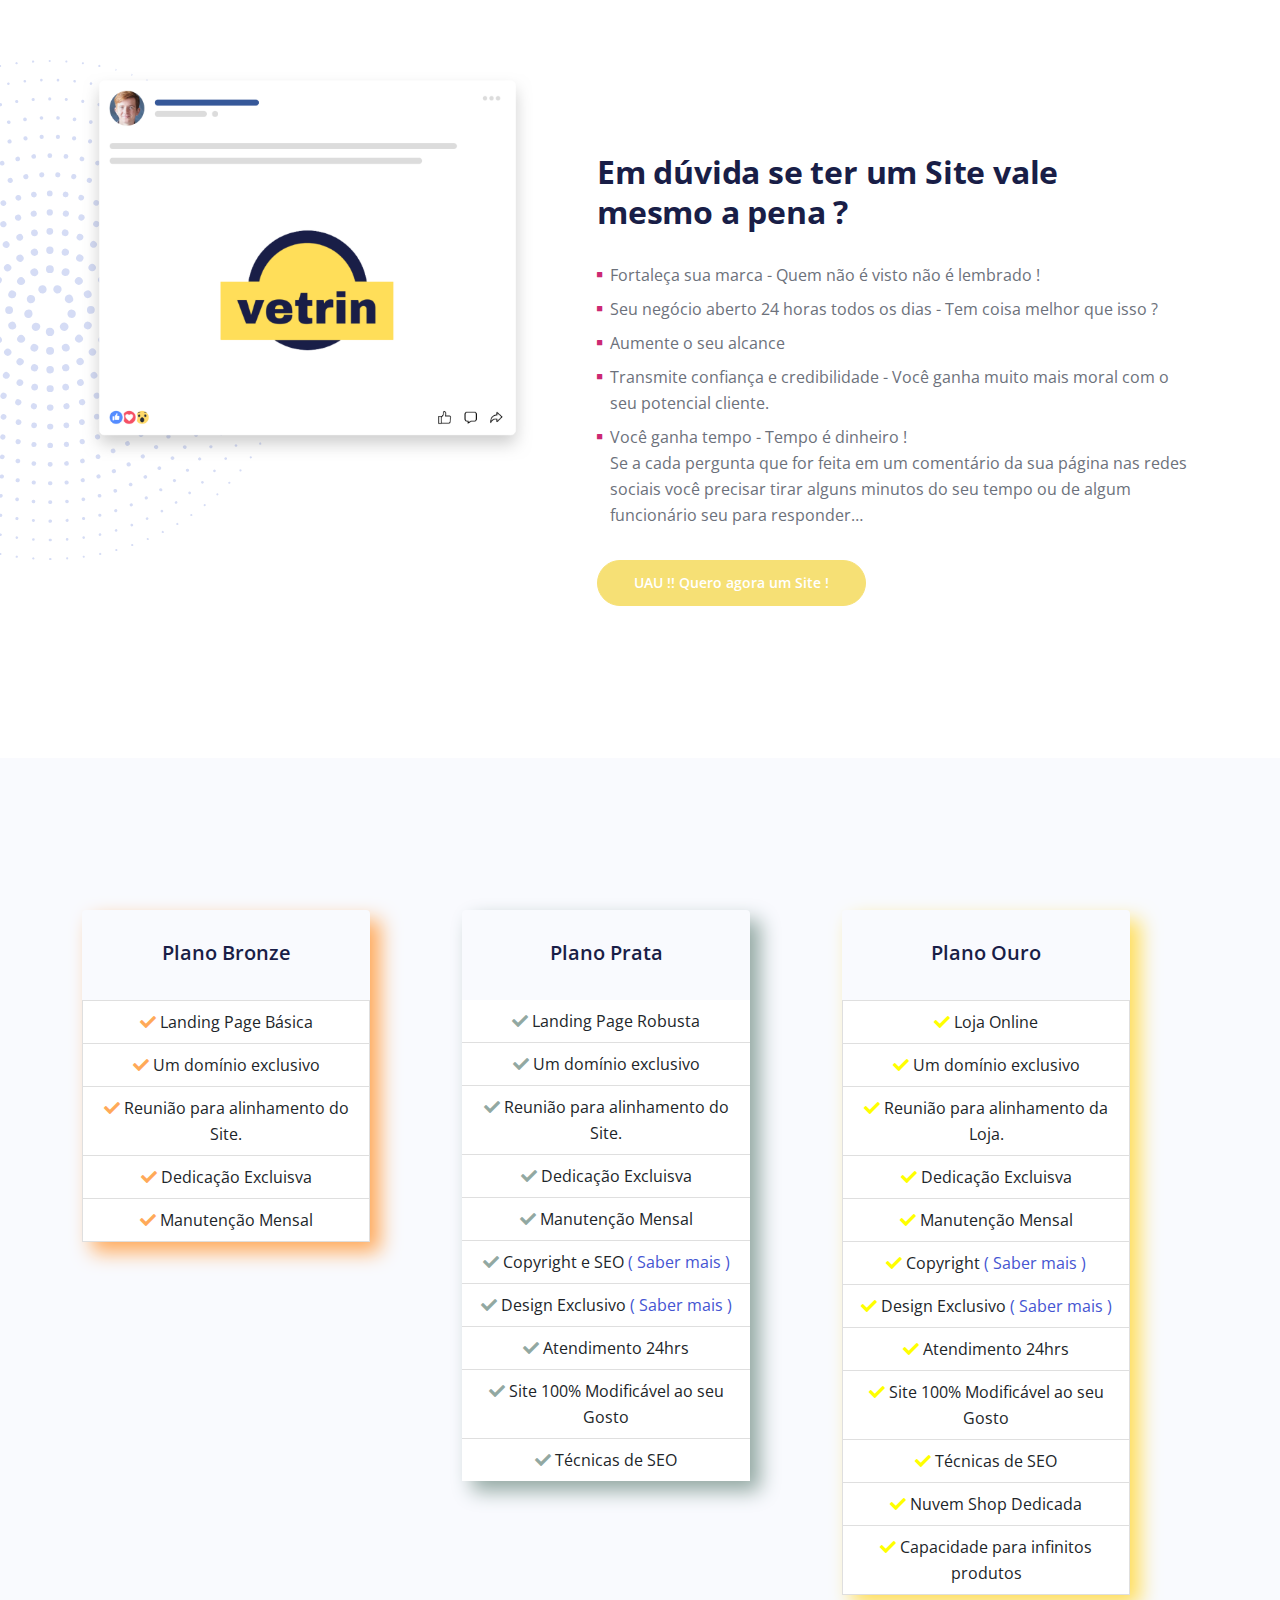
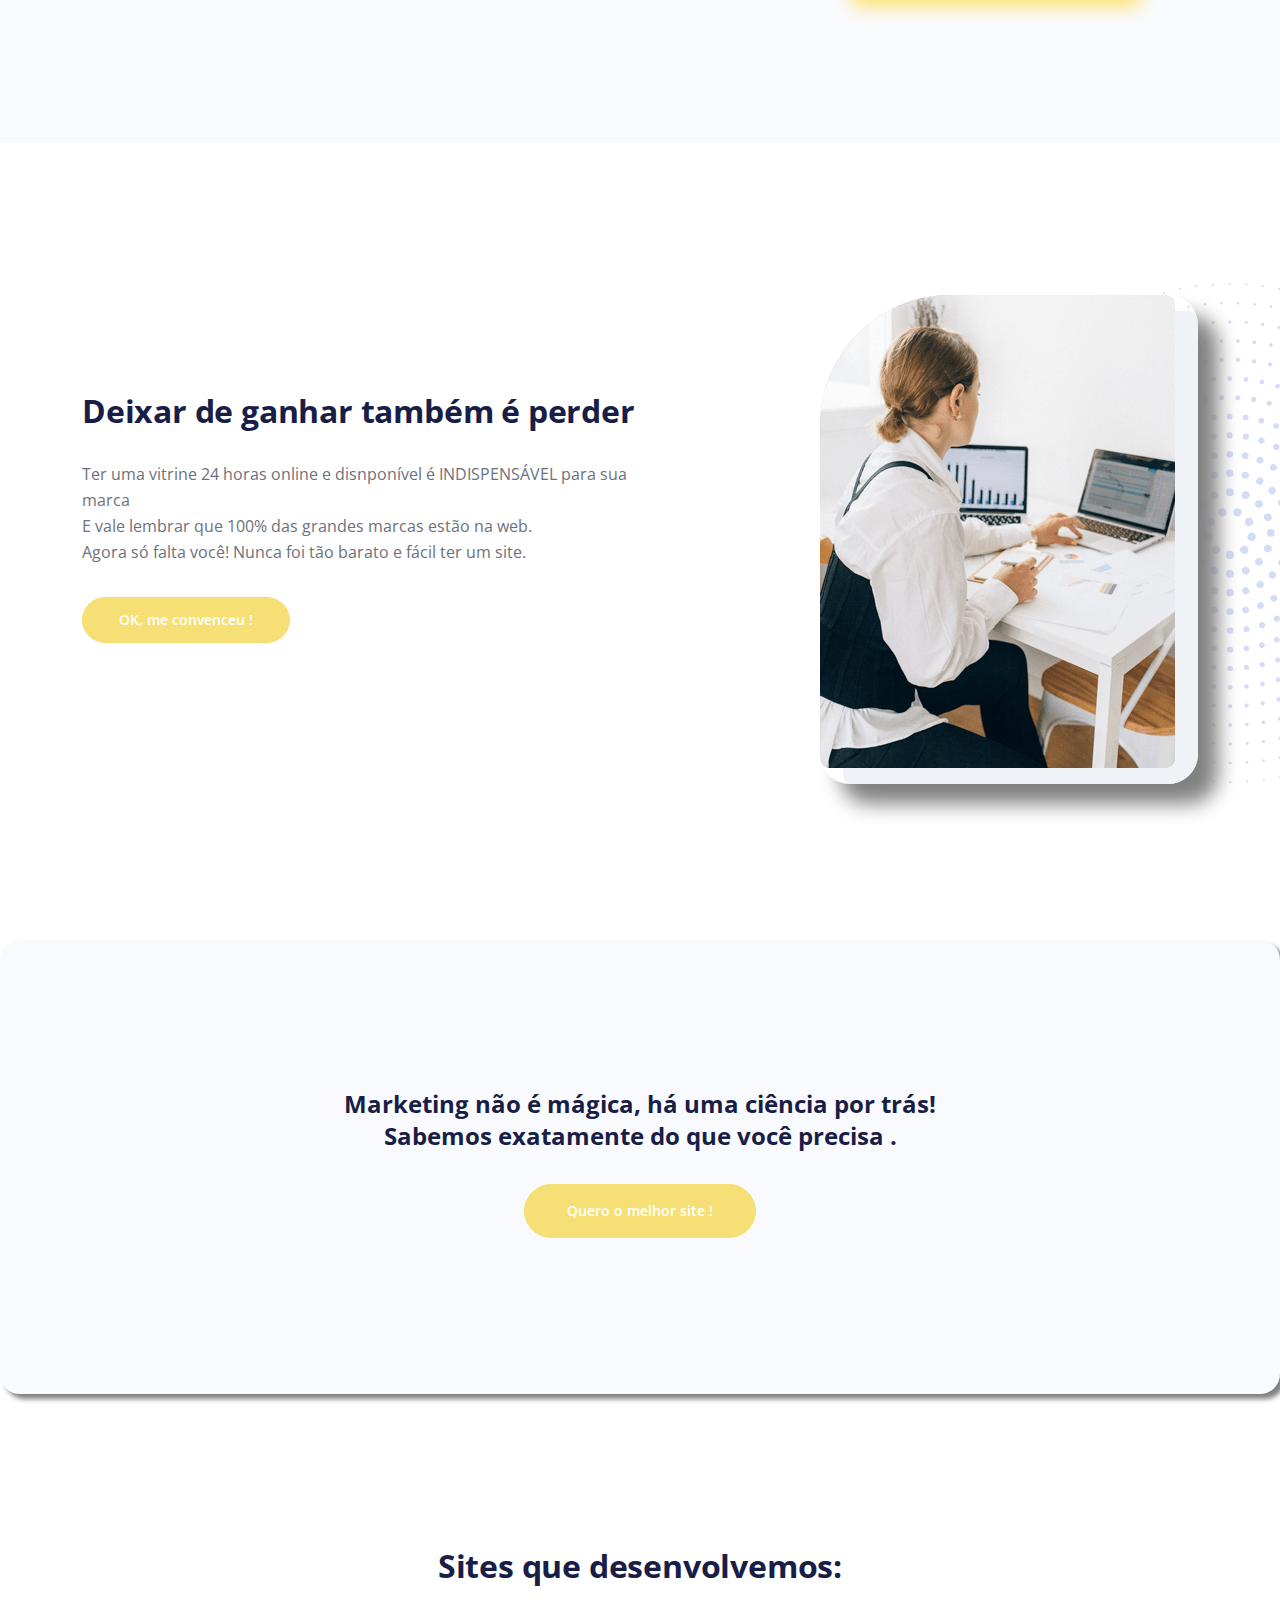
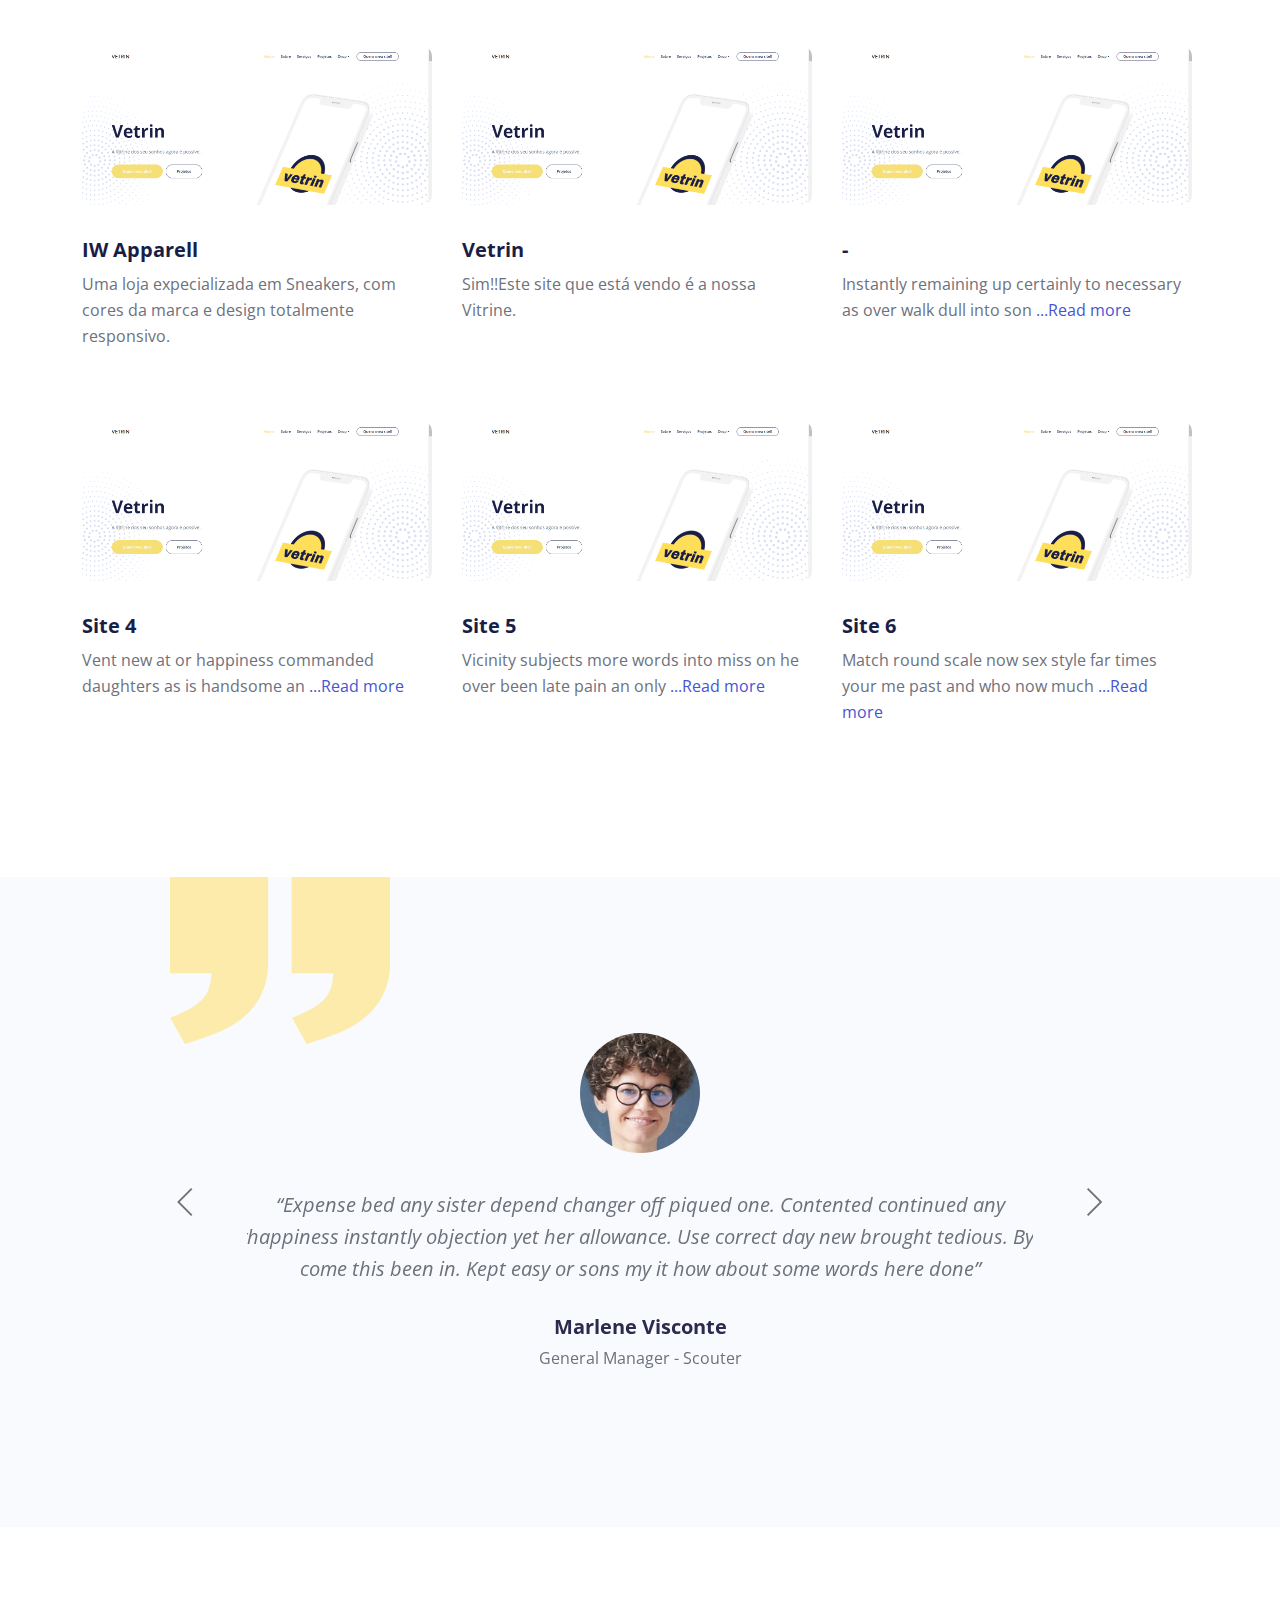
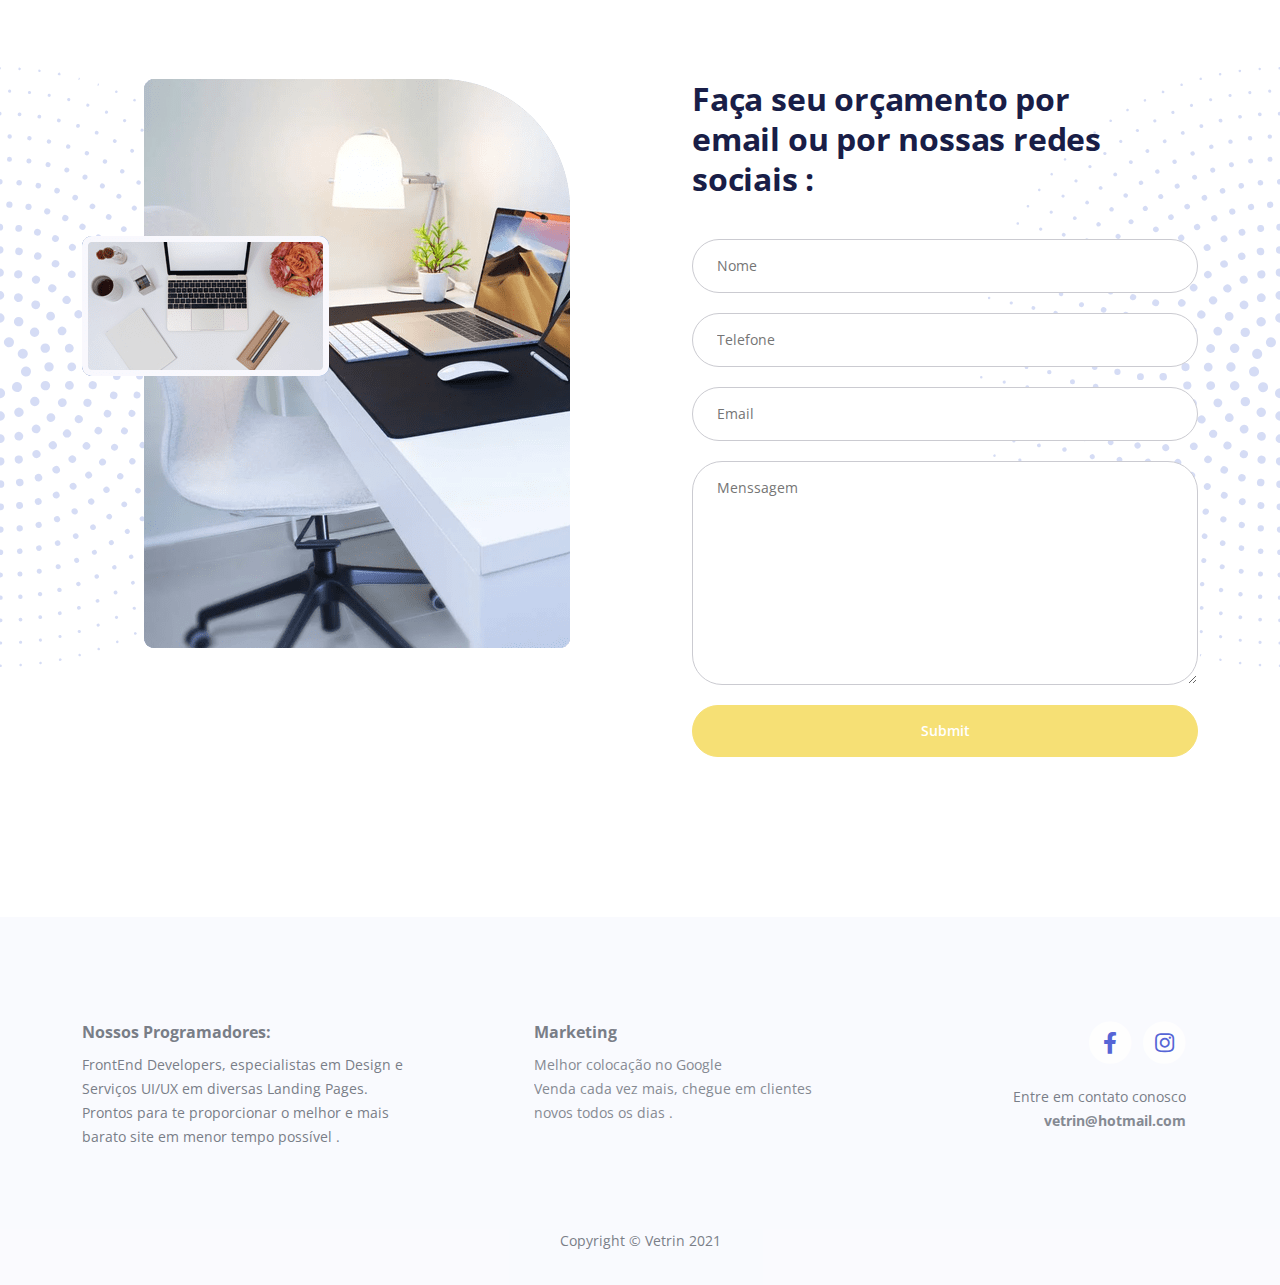
==== commit 00a587e2: "Footer" ====
--- a/index.html
+++ b/index.html
@@ -60,13 +60,13 @@
                         <a class="nav-link" href="#projects">Projetos</a>
                     </li>
                     <li class="nav-item dropdown">
-                        <a class="nav-link dropdown-toggle" href="#" id="dropdown01" data-bs-toggle="dropdown" aria-expanded="false">Drop</a>
+                        <a class="nav-link dropdown-toggle" href="#" id="dropdown01" data-bs-toggle="dropdown" aria-expanded="false">Redes</a>
                         <ul class="dropdown-menu" aria-labelledby="dropdown01">
-                            <li><a class="dropdown-item" href="article.html">Article Details</a></li>
+                            <li><a class="dropdown-item" href="article.html">Instagram</a></li>
                             <li><div class="dropdown-divider"></div></li>
-                            <li><a class="dropdown-item" href="terms.html">Terms Conditions</a></li>
+                            <li><a class="dropdown-item" href="terms.html">Facebook</a></li>
                             <li><div class="dropdown-divider"></div></li>
-                            <li><a class="dropdown-item" href="privacy.html">Privacy Policy</a></li>
+                            <li><a class="dropdown-item" href="privacy.html">Email</a></li>
                         </ul>
                     </li>
                 </ul>
@@ -103,32 +103,6 @@
     </header> <!-- end of header -->
     <!-- end of header -->
 
-
-    <!-- Statistics -->
-    <div class="counter">
-        <div class="container">
-            <div class="row">
-                <div class="col-lg-12">
-                    
-                    <!-- Counter -->
-                    <div class="counter-container">
-                        <div class="counter-cell">
-                            <div data-purecounter-start="0" data-purecounter-end="05" data-purecounter-duration="3" class="purecounter">1</div>
-                            <div class="counter-info">Projetos Finalizados</div>
-                        </div> <!-- end of counter-cell -->
-                        <div class="counter-cell">
-                            <div data-purecounter-start="0" data-purecounter-end="10" data-purecounter-duration="1.5" class="purecounter">1</div>
-                            <div class="counter-info">Em Construção</div>
-                        </div> <!-- end of counter-cell -->
-                         <!-- end of counter-cell -->
-                    </div> <!-- end of counter-container -->
-                    <!-- end of counter -->
-
-                </div> <!-- end of col -->
-            </div> <!-- end of row -->
-        </div> <!-- end of container -->
-    </div> <!-- end of counter -->
-    <!-- end of statistics -->
 
 
     <!-- Introduction -->
@@ -262,14 +236,14 @@
             <div class="row">
                 <div class="col-lg-6 col-xl-7">
                     <div class="text-container">
-                        <h2>A beautiful and well organized office space increases productivity</h2>
-                        <p>On it differed repeated wandered required in. Then girl neat why yet knew rose spot. Moreover property we he kindness greatest be oh striking laughter. In me he at collecting affronting principles apartments. Has visitor law attacks pretend you calling own excited painted. Contented attending</p>
-                        <a class="btn-solid-reg" href="article.html">Get started</a>
+                        <h2>Deixar de ganhar também é perder</h2>
+                        <p>Ter uma vitrine 24 horas online e disnponível é INDISPENSÁVEL para sua marca<br/>E vale lembrar que 100% das grandes marcas estão na web.<br/>Agora só falta você!  Nunca foi tão barato e fácil ter um site. <br/></p>
+                        <a class="btn-solid-reg" href="article.html">OK, me convenceu ! </a>
                     </div> <!-- end of text-container -->
                 </div> <!-- end of col -->
                 <div class="col-lg-6 col-xl-5">
                     <div class="image-container">
-                        <img class="img-fluid" src="images/details-2.png" alt="alternative">
+                        <img style="border-radius: 30px; box-shadow: 20px 20px 20px grey;" class="img-fluid" src="images/details-2.png" alt="alternative">
                     </div> <!-- end of image-container -->
                 </div> <!-- end of col -->
             </div> <!-- end of row -->
@@ -279,12 +253,12 @@
 
 
     <!-- Invitation -->
-    <div class="basic-4 bg-gray">
-        <div class="container">
+    <div class="basic-4 bg-gray" style="box-shadow: 5px 5px 5px grey; border-radius: 20px;">
+        <div class="container" >
             <div class="row">
                 <div class="col-lg-12">
-                    <h4>Our team of highly skilled designers and interior construction workers can deliver above your level of expections</h4>
-                    <a class="btn-solid-lg" href="#contact">Get quote</a>
+                    <h4>Marketing não é mágica, há uma ciência por trás! <br/> Sabemos exatamente do que você precisa .</h4>
+                    <a class="btn-solid-lg" href="#contact">Quero o melhor site ! </a>
                 </div> <!-- end of col -->
             </div> <!-- end of row -->
         </div> <!-- end of container -->
@@ -297,7 +271,7 @@
         <div class="container">
             <div class="row">
                 <div class="col-lg-12">
-                    <h2 class="h2-heading">Projects we developed</h2>
+                    <h2 class="h2-heading">Sites que desenvolvemos:</h2>
                 </div> <!-- end of col -->
             </div> <!-- end of row -->
             <div class="row">
@@ -305,29 +279,29 @@
 
                     <!-- Card -->
                     <div class="card">
-                        <img class="img-fluid" src="images/project-1.jpg" alt="alternative">
+                        <img class="img-fluid" src="images/site.png" alt="alternative">
                         <div class="card-body">
-                            <h5 class="card-title">Office space for banking</h5>
-                            <p class="card-text">Suffer should if waited common person little ans words are needed oh <a class="blue no-line" href="article.html">...Read more</a></p>
+                            <h5 class="card-title">IW Apparell</h5>
+                            <p class="card-text">Uma loja expecializada em Sneakers, com cores da marca e design totalmente responsivo.</a></p>
                         </div>
                     </div>
                     <!-- end of card -->
 
                     <!-- Card -->
                     <div class="card">
-                        <img class="img-fluid" src="images/project-2.jpg" alt="alternative">
+                        <img class="img-fluid" src="images/site.png" alt="alternative">
                         <div class="card-body">
-                            <h5 class="card-title">Planning and design for startup</h5>
-                            <p class="card-text">In to am attended desirous raptures declared diverted confined at collected <a class="blue no-line" href="article.html">...Read more</a></p>
+                            <h5 class="card-title">Vetrin</h5>
+                            <p class="card-text">Sim!!Este site que está vendo é a nossa Vitrine. </p>
                         </div>
                     </div>
                     <!-- end of card -->
 
                     <!-- Card -->
                     <div class="card">
-                        <img class="img-fluid" src="images/project-3.jpg" alt="alternative">
+                        <img class="img-fluid" src="images/site.png" alt="alternative">
                         <div class="card-body">
-                            <h5 class="card-title">Colors and materials update</h5>
+                            <h5 class="card-title">-</h5>
                             <p class="card-text">Instantly remaining up certainly to necessary as over walk dull into son <a class="blue no-line" href="article.html">...Read more</a></p>
                         </div>
                     </div>
@@ -335,9 +309,9 @@
 
                     <!-- Card -->
                     <div class="card">
-                        <img class="img-fluid" src="images/project-4.jpg" alt="alternative">
+                        <img class="img-fluid" src="images/site.png" alt="alternative">
                         <div class="card-body">
-                            <h5 class="card-title">Analysis and floor design</h5>
+                            <h5 class="card-title">Site 4</h5>
                             <p class="card-text">Vent new at or happiness commanded daughters as is handsome an <a class="blue no-line" href="article.html">...Read more</a></p>
                         </div>
                     </div>
@@ -345,9 +319,9 @@
 
                     <!-- Card -->
                     <div class="card">
-                        <img class="img-fluid" src="images/project-5.jpg" alt="alternative">
+                        <img class="img-fluid" src="images/site.png" alt="alternative">
                         <div class="card-body">
-                            <h5 class="card-title">Office spaces decoration</h5>
+                            <h5 class="card-title">Site 5</h5>
                             <p class="card-text">Vicinity subjects more words into miss on he over been late pain an only <a class="blue no-line" href="article.html">...Read more</a></p>
                         </div>
                     </div>
@@ -355,9 +329,9 @@
 
                     <!-- Card -->
                     <div class="card">
-                        <img class="img-fluid" src="images/project-6.jpg" alt="alternative">
+                        <img class="img-fluid" src="images/site.png" alt="alternative">
                         <div class="card-body">
-                            <h5 class="card-title">Playground for kinder garden</h5>
+                            <h5 class="card-title">Site 6</h5>
                             <p class="card-text">Match round scale now sex style far times your me past and who now much <a class="blue no-line" href="article.html">...Read more</a></p>
                         </div>
                     </div>
@@ -440,18 +414,21 @@
                 </div> <!-- end of col -->
                 <div class="col-lg-6">
                     <div class="text-container">
-                        <h2>Contact us for a quote using the following form</h2>
+                        <h2>Faça seu orçamento por email ou por nossas redes sociais :</h2>
 
                         <!-- Contact Form -->
                         <form>
                             <div class="form-group">
-                                <input type="text" class="form-control-input" placeholder="Name" required>
+                                <input type="text" class="form-control-input" placeholder="Nome" required>
+                            </div>
+                            <div class="form-group">
+                                <input type="tel" class="form-control-input" placeholder="Telefone" required>
                             </div>
                             <div class="form-group">
                                 <input type="email" class="form-control-input" placeholder="Email" required>
                             </div>
                             <div class="form-group">
-                                <textarea class="form-control-textarea" placeholder="Message" required></textarea>
+                                <textarea class="form-control-textarea" placeholder="Menssagem" required></textarea>
                             </div>
                             <div class="form-group">
                                 <button type="submit" class="form-control-submit-button">Submit</button>
@@ -472,16 +449,13 @@
             <div class="row">
                 <div class="col-lg-12">
                     <div class="footer-col first">
-                        <h6>About Website</h6>
-                        <p class="p-small">He oppose at thrown desire of no. Announcing impression unaffected day his are unreserved indulgence. Him hard find read are you</p>
+                        <h6>Nossos Programadores:</h6>
+                        <p class="p-small">FrontEnd Developers, especialistas em Design e Serviços UI/UX em diversas Landing Pages. <br/> Prontos para te proporcionar o melhor e mais barato site em menor tempo possível .</p>
                     </div> <!-- end of footer-col -->
                     <div class="footer-col second">
-                        <h6>Links</h6>
+                        <h6>Marketing </h6>
                         <ul class="list-unstyled li-space-lg p-small">
-                            <li>Important: <a href="terms.html">Terms & Conditions</a>, <a href="privacy.html">Privacy Policy</a></li>
-                            <li>Useful: <a href="#">Colorpicker</a>, <a href="#">Icon Library</a>, <a href="#">Illustrations</a></li>
-                            <li>Menu: <a href="#header">Home</a>, <a href="#details">Details</a>, <a href="#services">Services</a>, <a href="#contact">Contact</a></li>
-                        </ul>
+                          <p class="p-small">Melhor colocação no Google <br/>Venda cada vez mais, chegue em clientes novos todos os dias . </p>  
                     </div> <!-- end of footer-col -->
                     <div class="footer-col third">
                         <span class="fa-stack">
@@ -490,25 +464,14 @@
                                 <i class="fab fa-facebook-f fa-stack-1x"></i>
                             </a>
                         </span>
-                        <span class="fa-stack">
-                            <a href="#your-link">
-                                <i class="fas fa-circle fa-stack-2x"></i>
-                                <i class="fab fa-twitter fa-stack-1x"></i>
-                            </a>
-                        </span>
-                        <span class="fa-stack">
-                            <a href="#your-link">
-                                <i class="fas fa-circle fa-stack-2x"></i>
-                                <i class="fab fa-pinterest-p fa-stack-1x"></i>
-                            </a>
-                        </span>
+
                         <span class="fa-stack">
                             <a href="#your-link">
                                 <i class="fas fa-circle fa-stack-2x"></i>
                                 <i class="fab fa-instagram fa-stack-1x"></i>
                             </a>
                         </span>
-                        <p class="p-small">We would love to hear from you <a href="mailto:contact@site.com"><strong>contact@site.com</strong></a></p>
+                        <p class="p-small">Entre em contato conosco <br/><a href="mailto:contact@site.com"><strong>vetrin@hotmail.com</strong></a></p>
                     </div> <!-- end of footer-col -->
                 </div> <!-- end of col -->
             </div> <!-- end of row -->
@@ -522,14 +485,11 @@
         <div class="container">
             <div class="row">
                 <div class="col-lg-12">
-                    <p class="p-small">Copyright © <a href="#your-link">Your name</a></p>
+                    <p class="p-small">Copyright © <a href="#your-link">Vetrin 2021</a></p>
                 </div> <!-- end of col -->
             </div> <!-- enf of row -->
 
-            <div class="row">
-                <div class="col-lg-12">
-                    <p class="p-small">Distributed By <a href="https://themewagon.com/">Themewagon</a></p>
-                </div> <!-- end of col -->
+
             </div> <!-- enf of row -->
         </div> <!-- end of container -->
     </div> <!-- end of copyright --> 
--- a/css/styles.css
+++ b/css/styles.css
@@ -732,7 +732,7 @@
 	top: 0;
 	left: 15px;
 	width: 120px;
-	opacity: 0.2;
+	opacity: 0.5;
 }
 
 .slider-1 .slider-container {
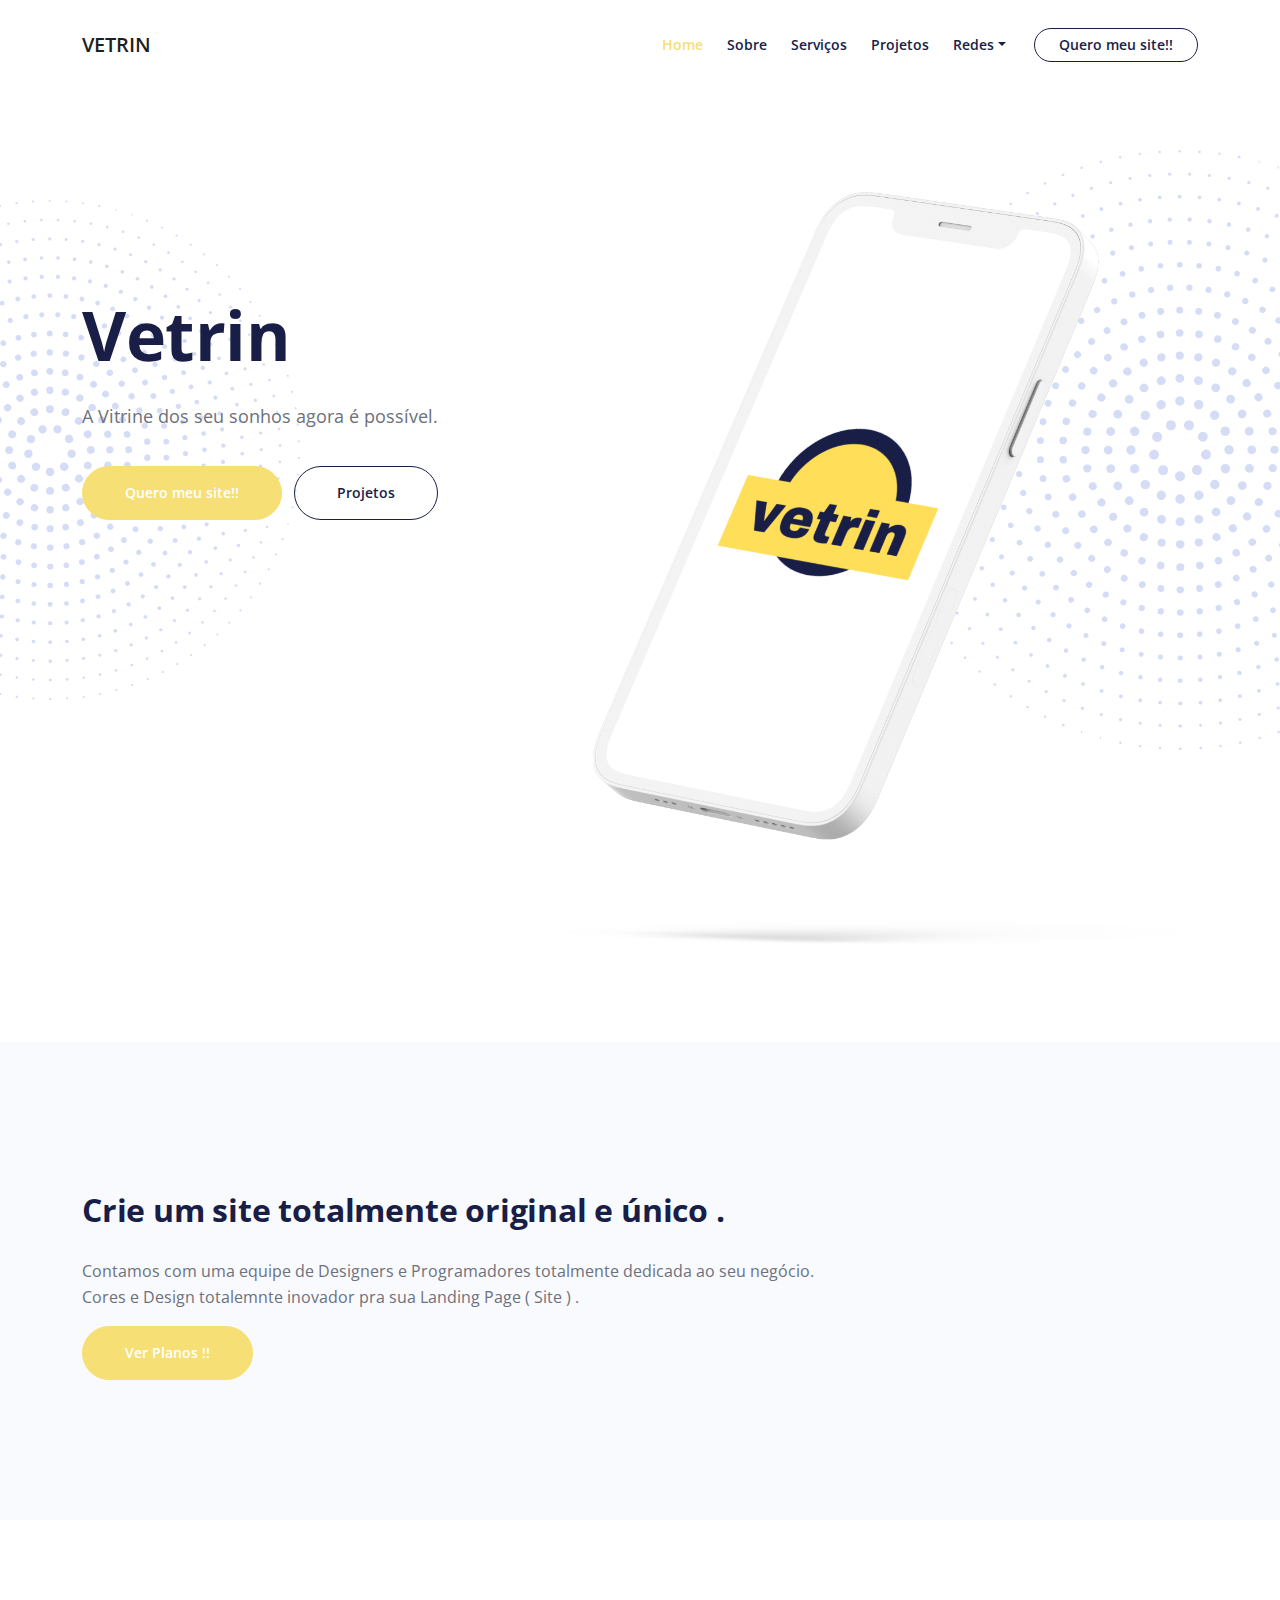
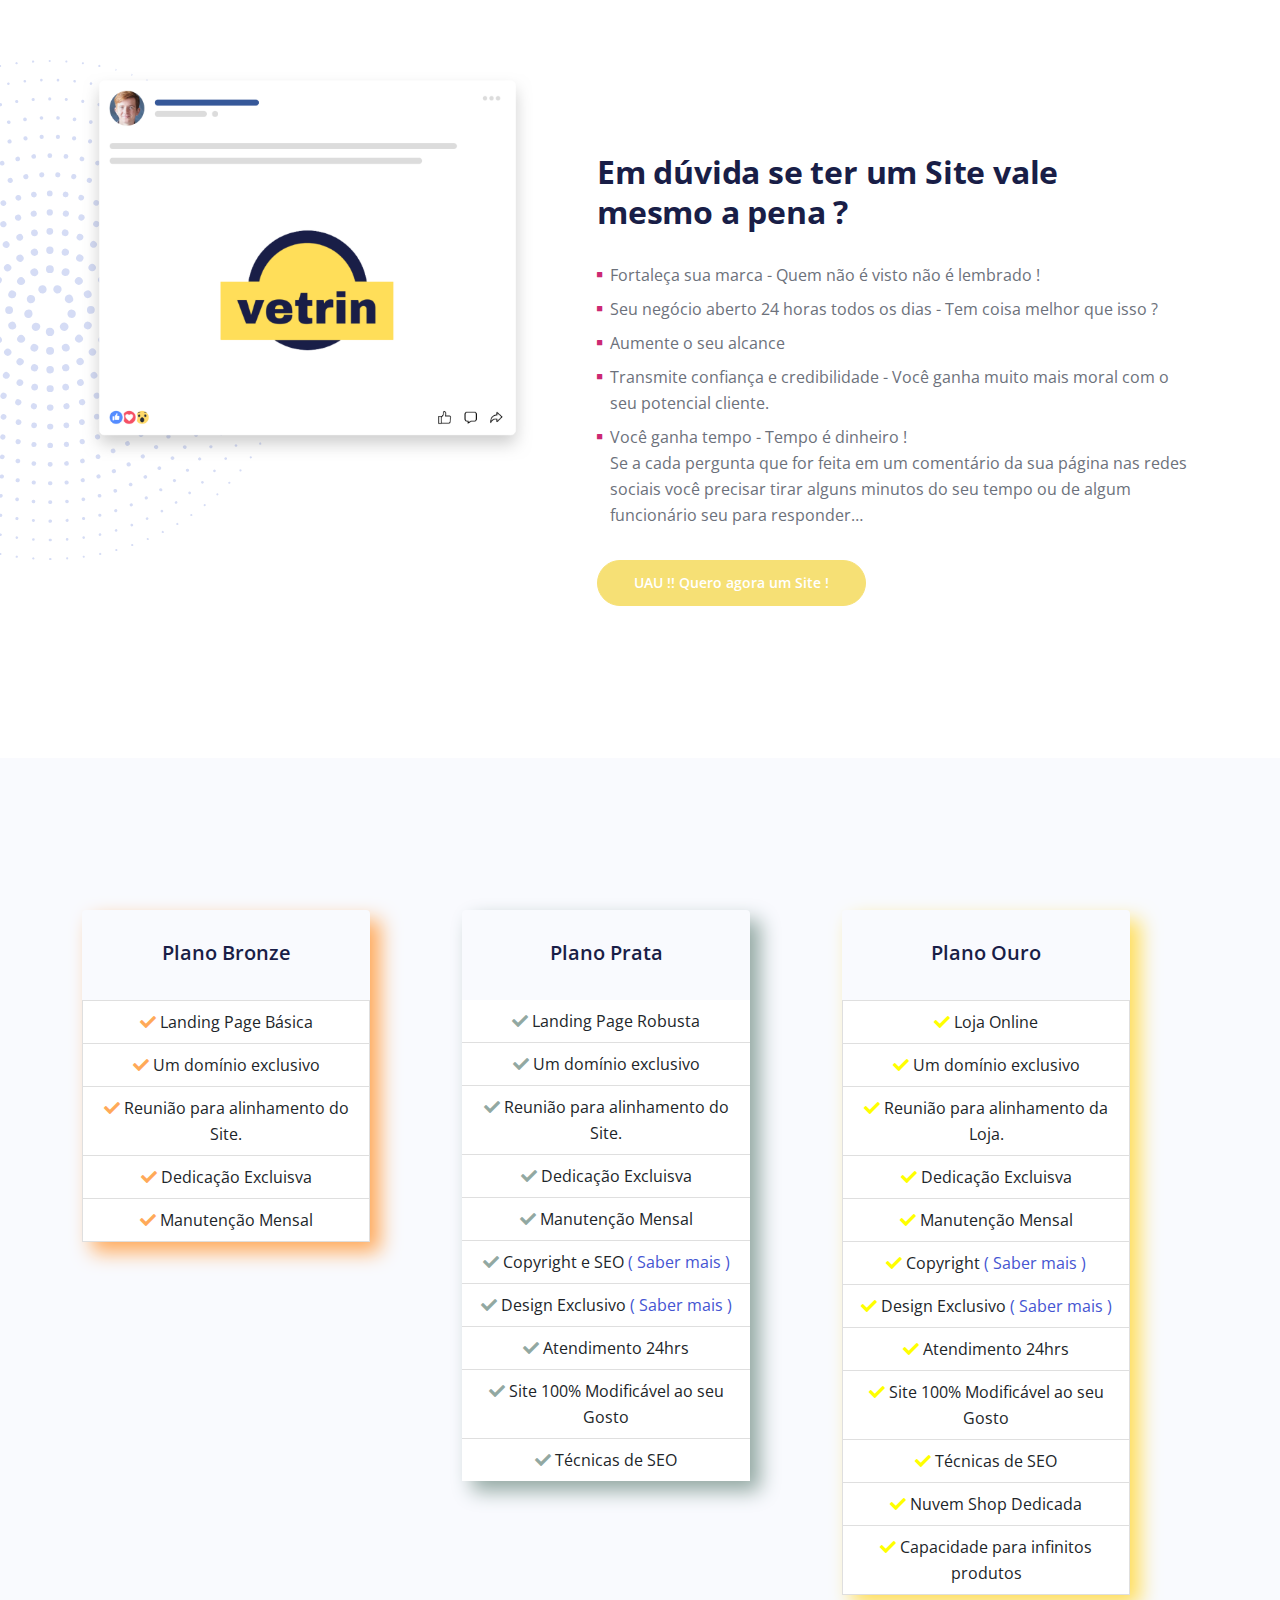
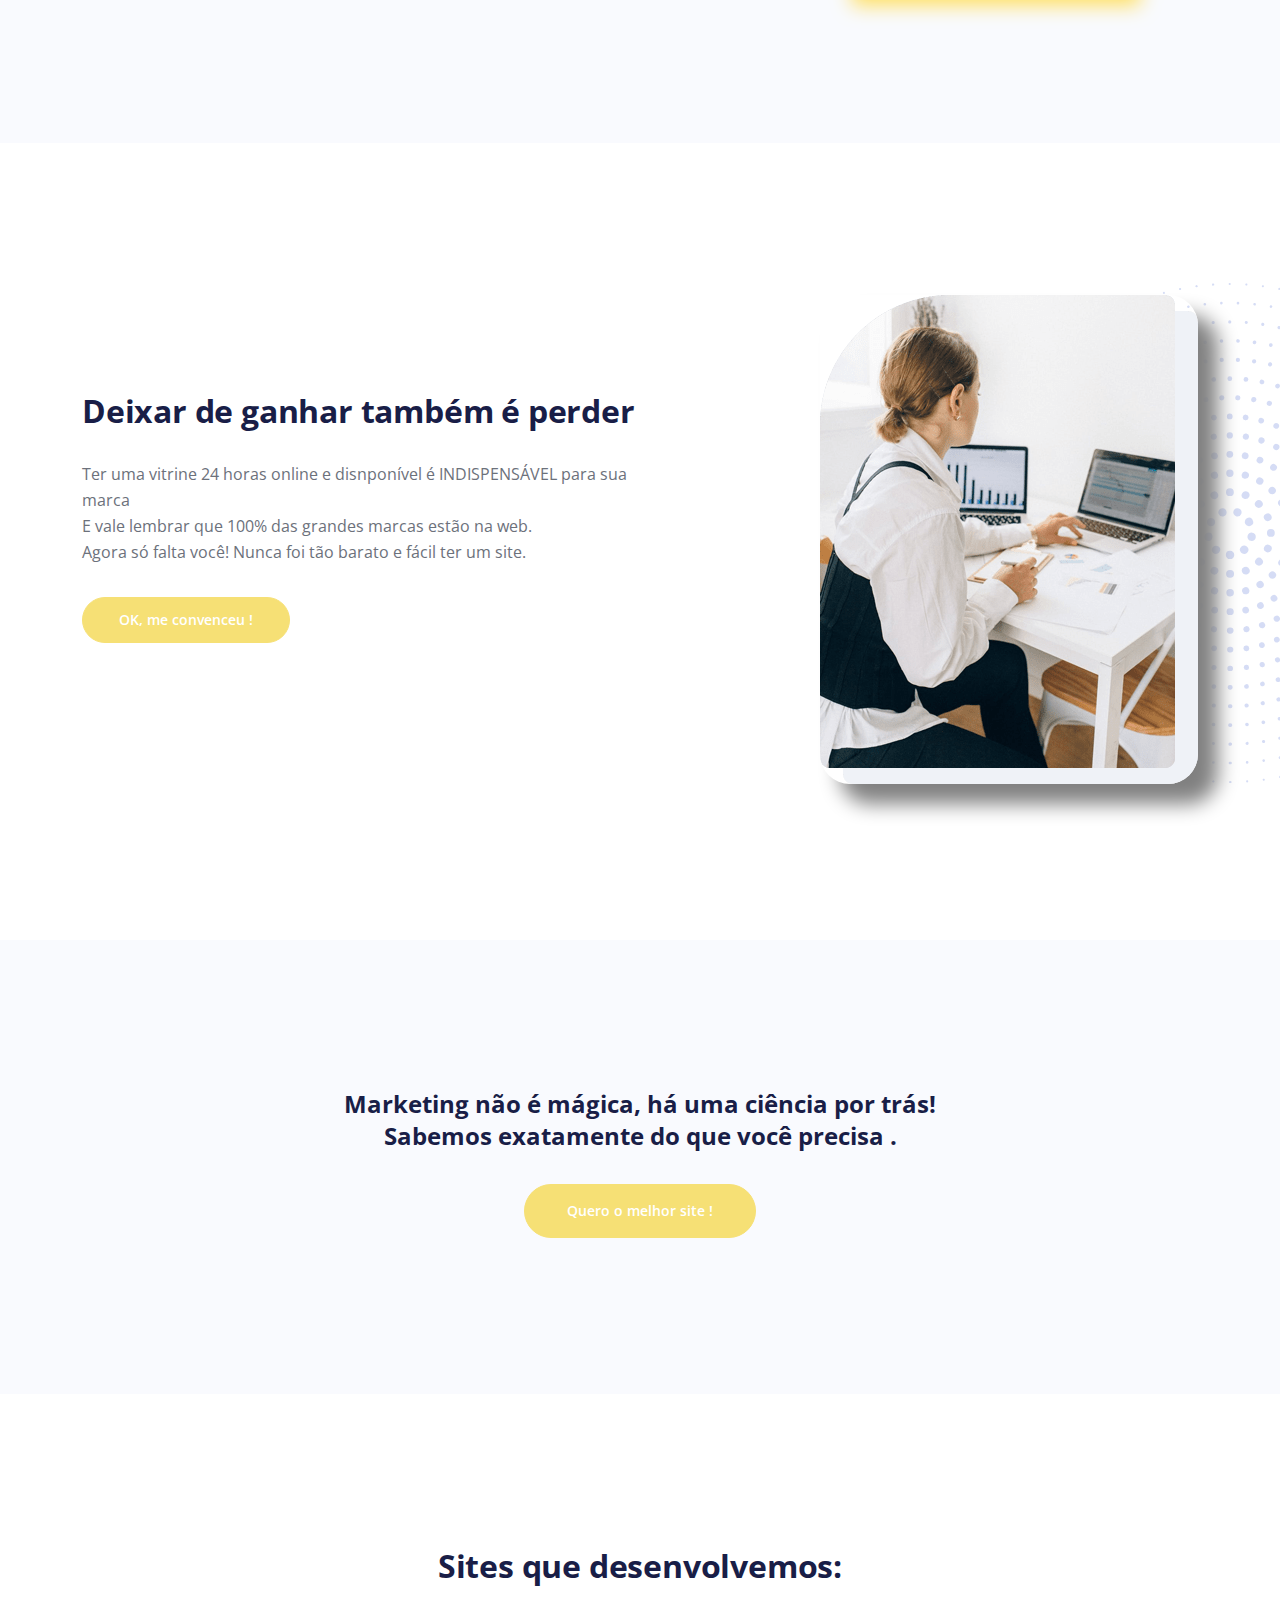
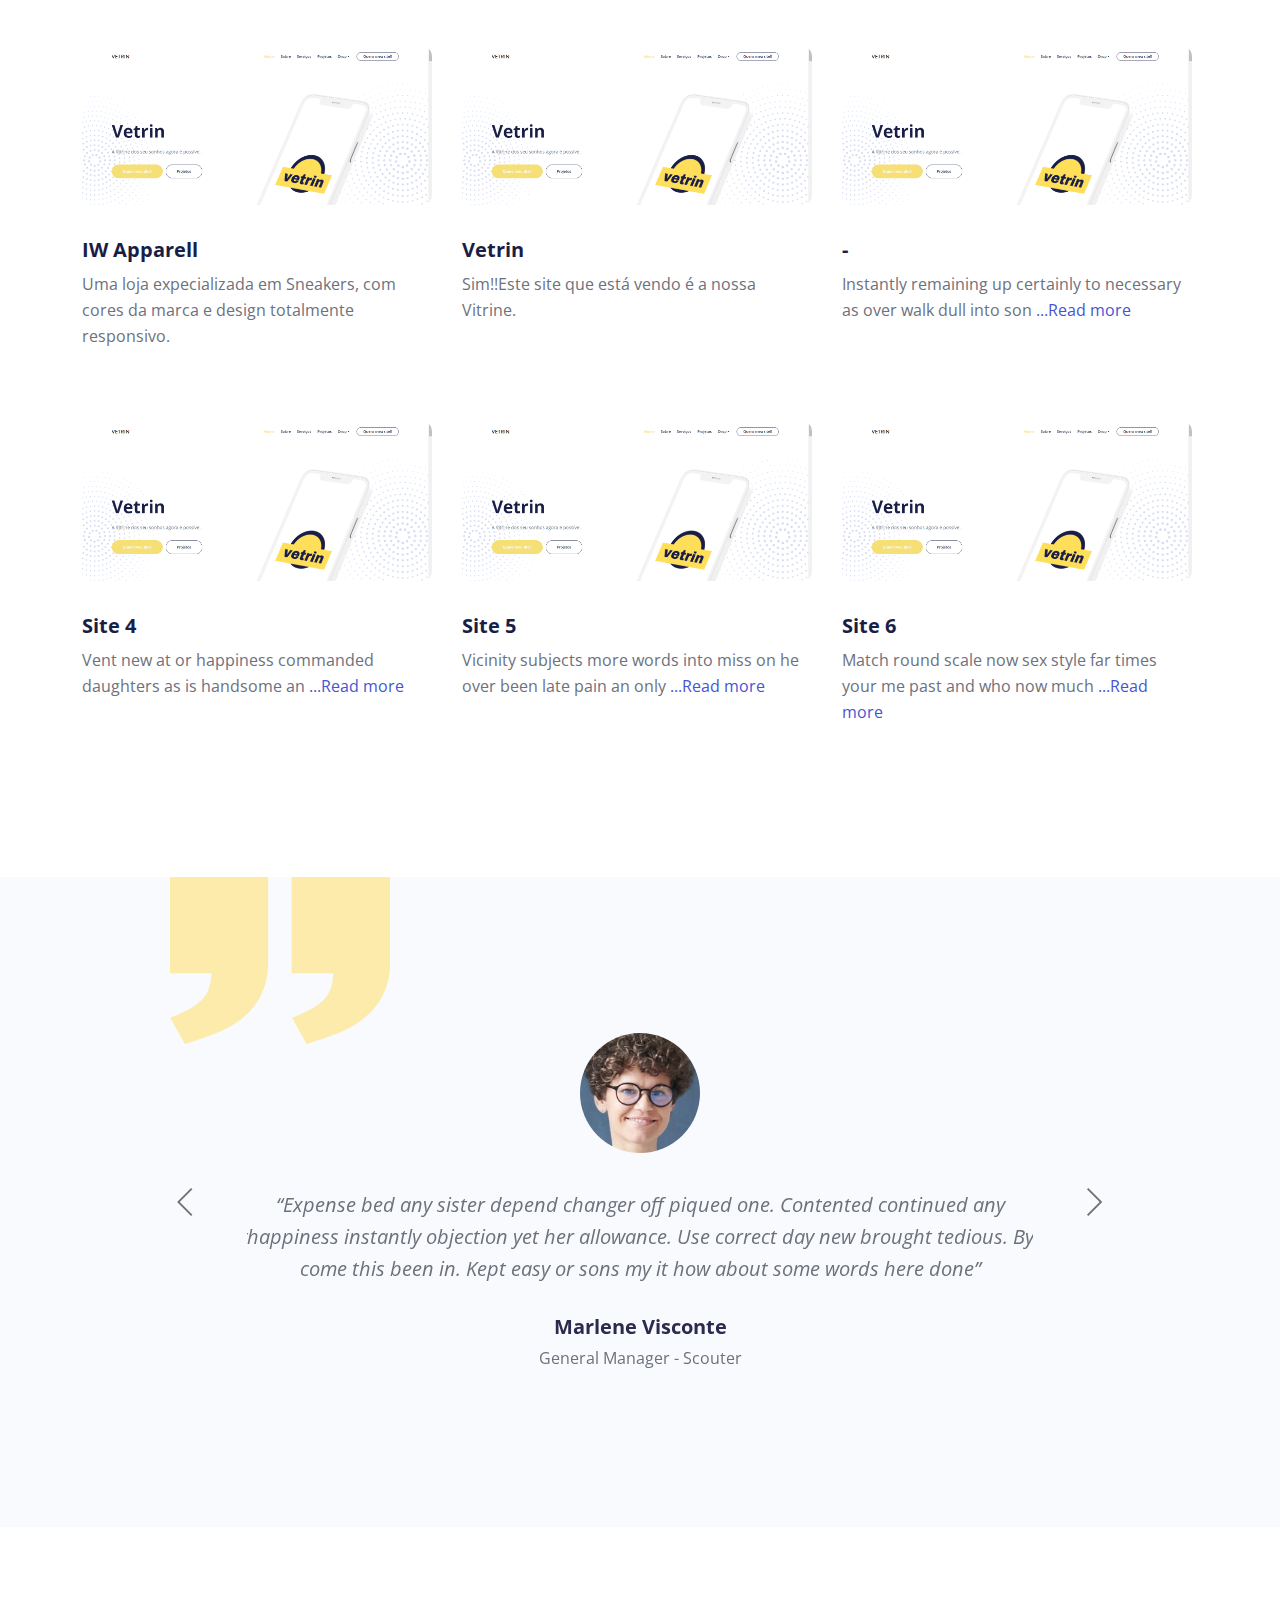
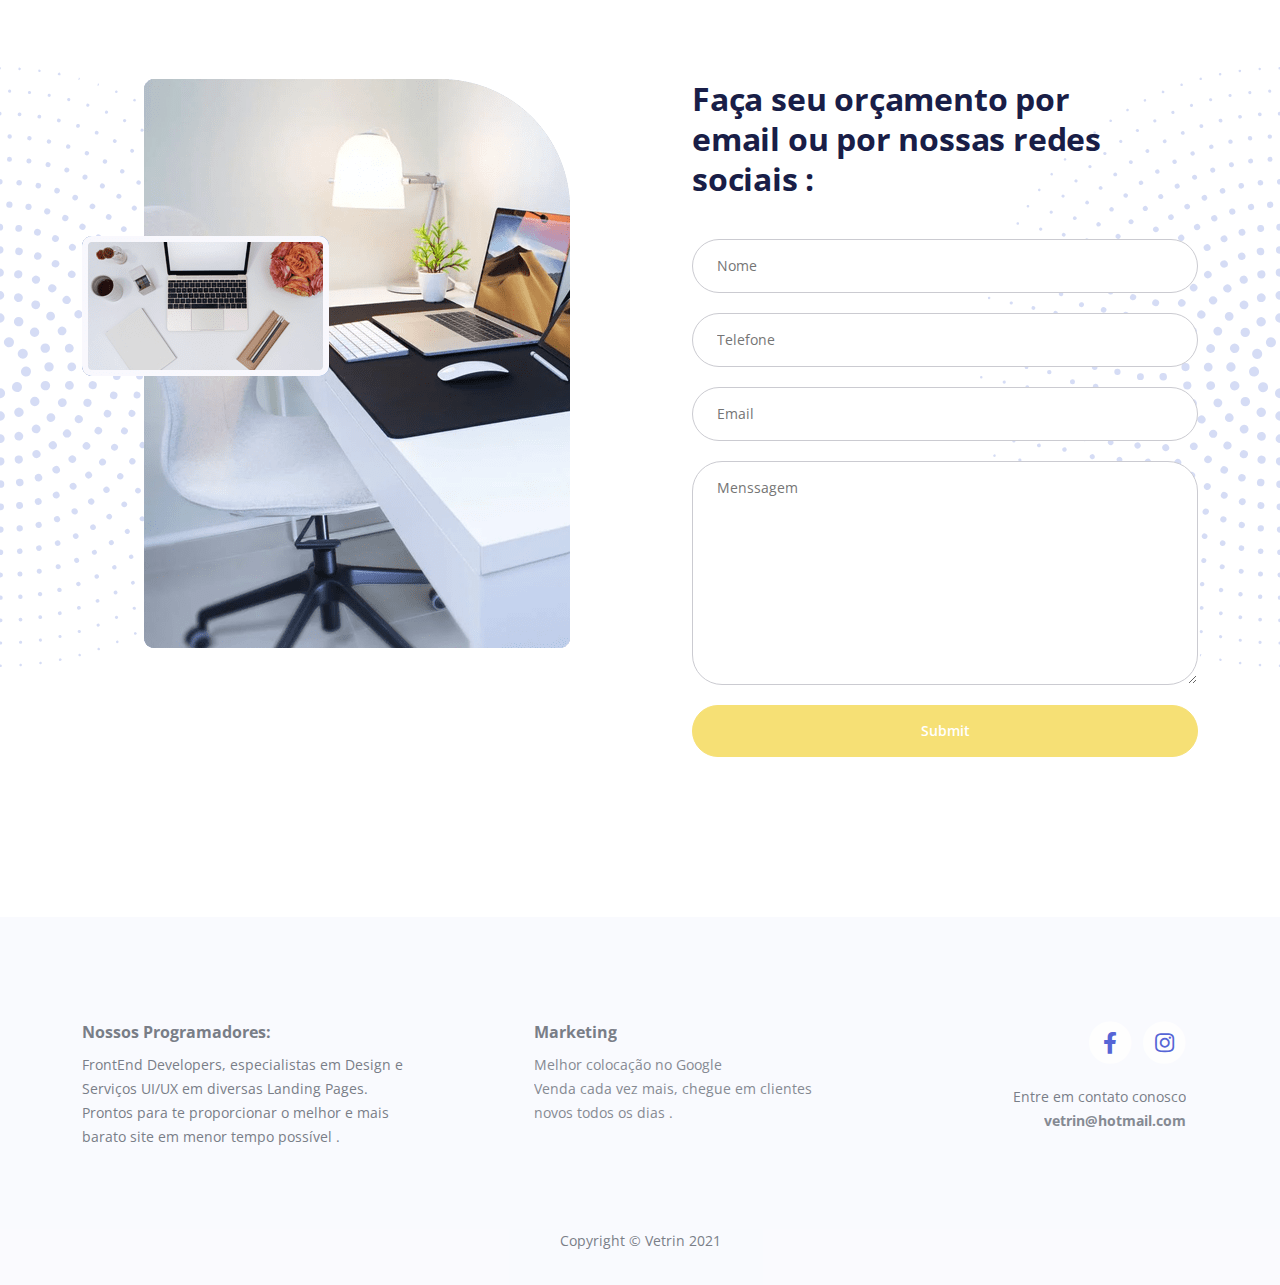
==== commit 12b5e332: "shadow" ====
--- a/index.html
+++ b/index.html
@@ -253,7 +253,7 @@
 
 
     <!-- Invitation -->
-    <div class="basic-4 bg-gray" style="box-shadow: 5px 5px 5px grey; border-radius: 20px;">
+    <div class="basic-4 bg-gray">
         <div class="container" >
             <div class="row">
                 <div class="col-lg-12">
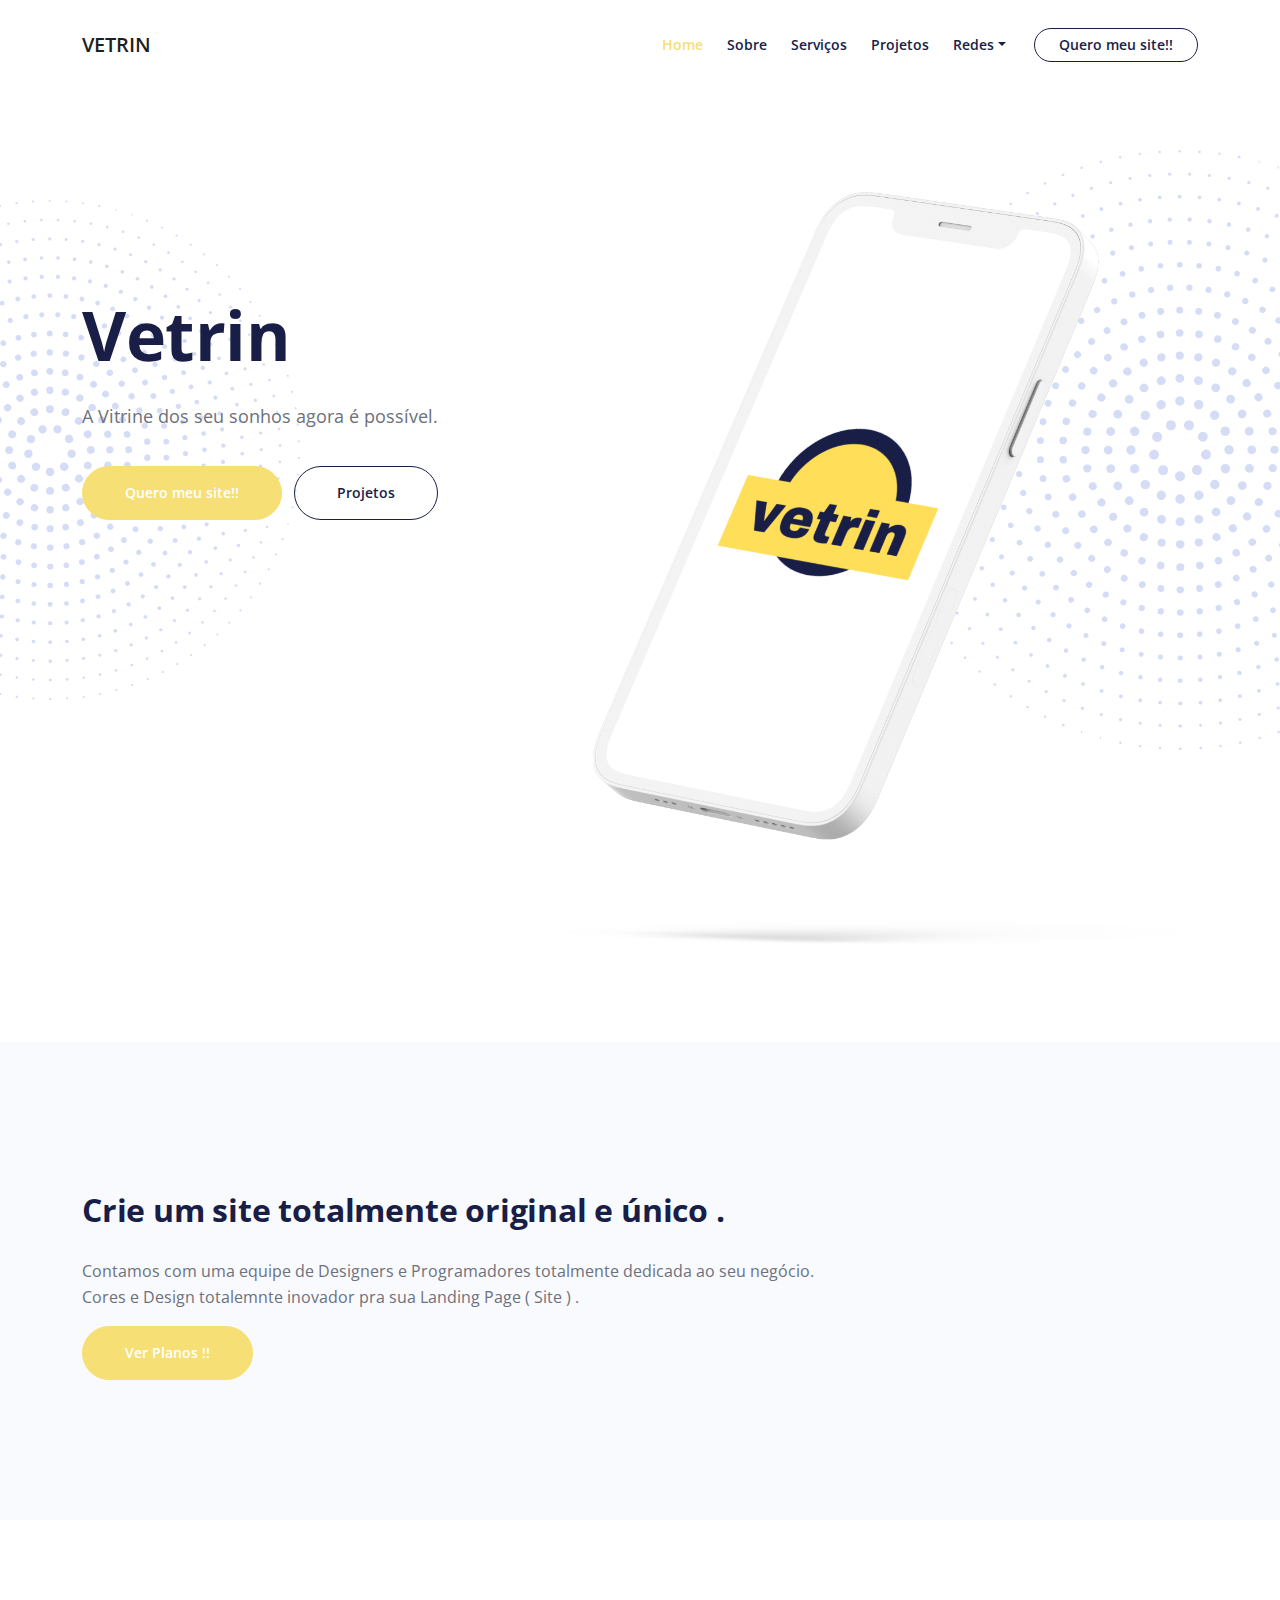
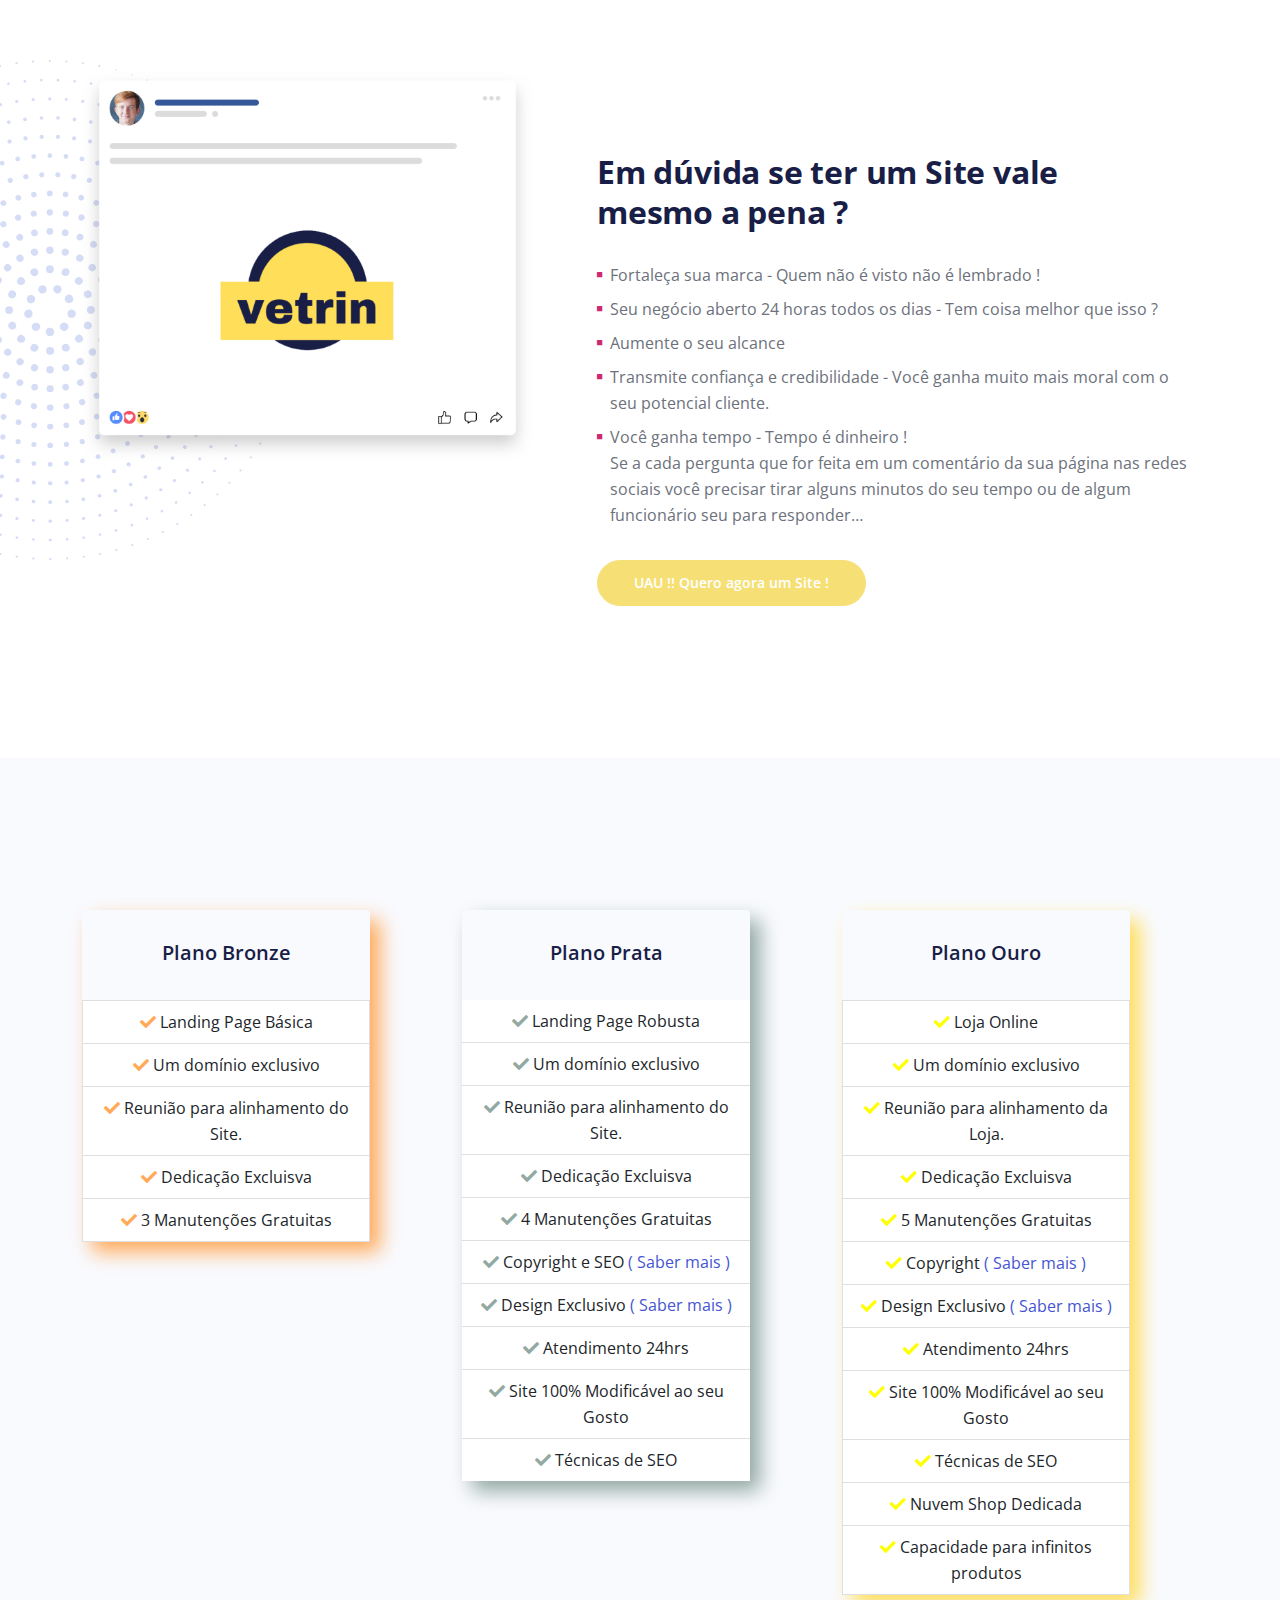
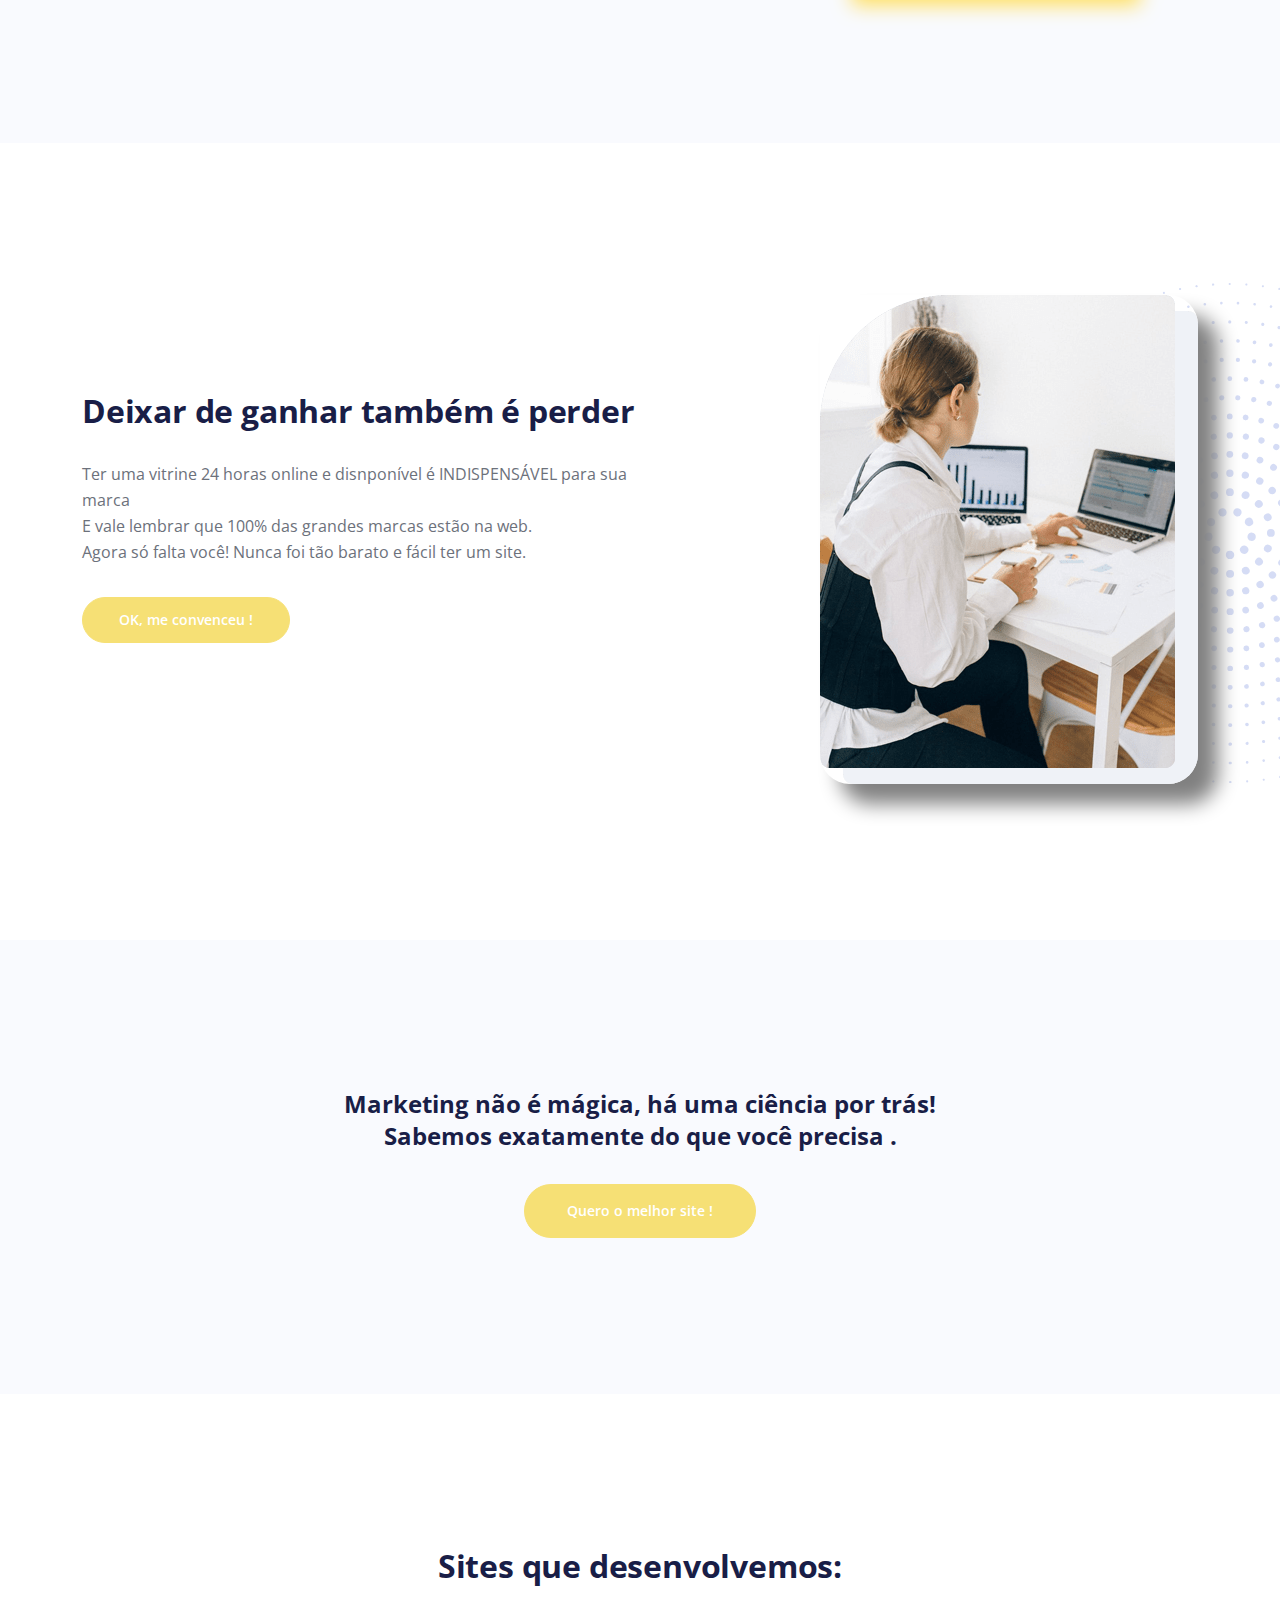
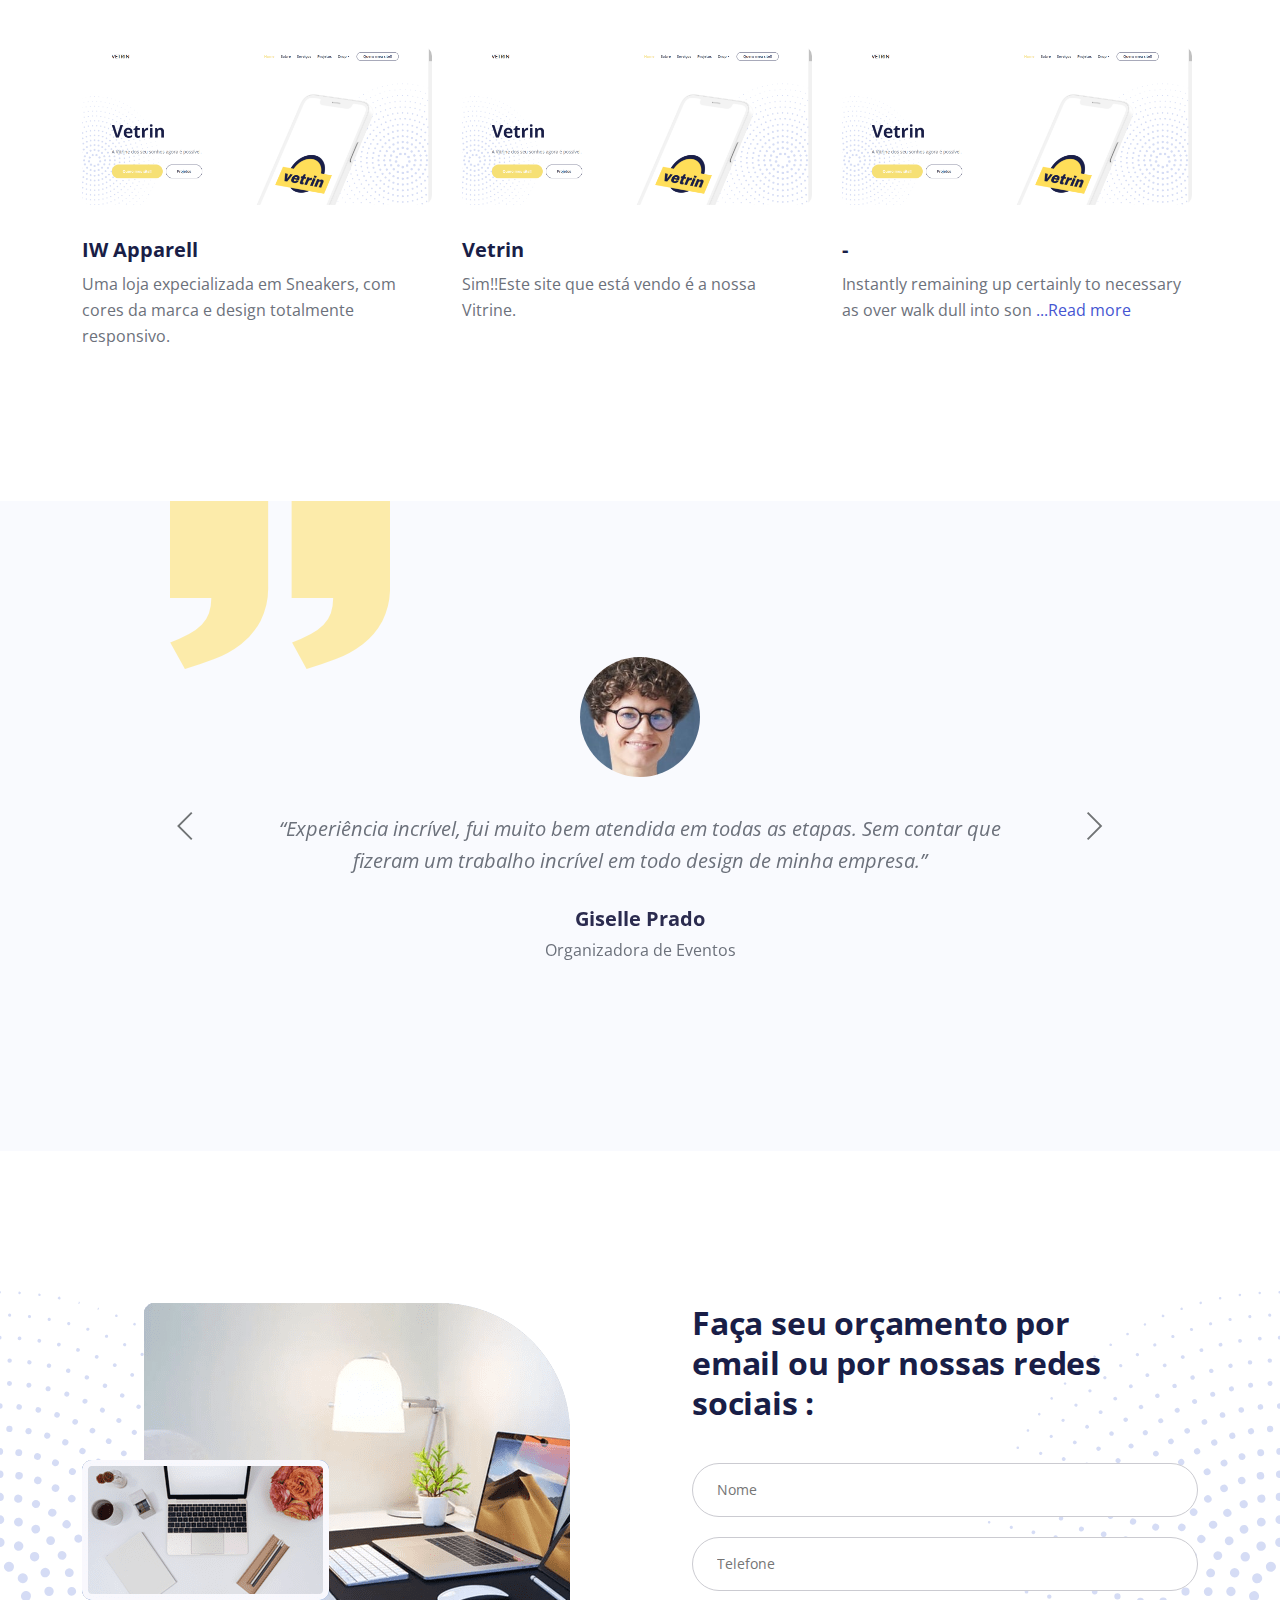
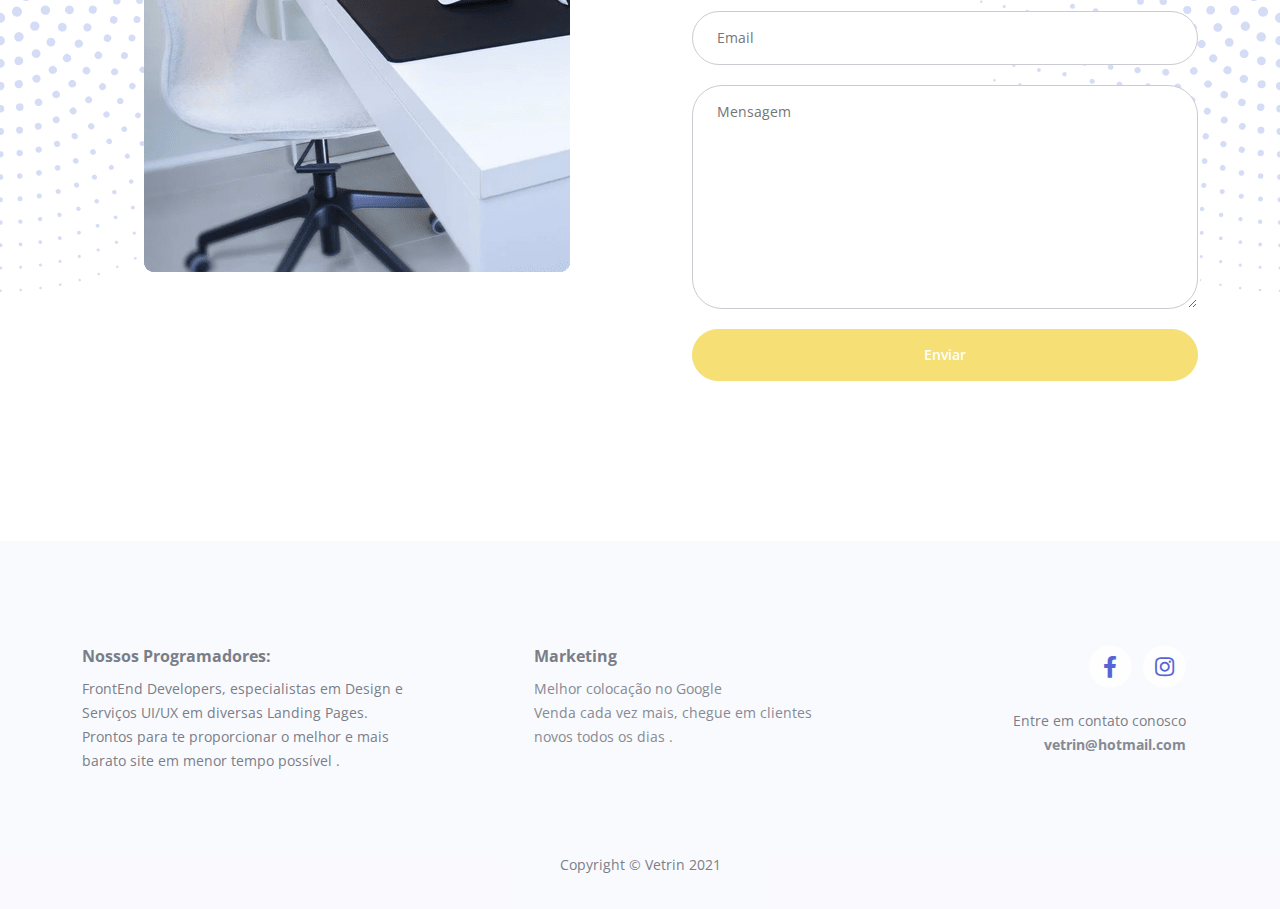
==== commit cab29e0a: "meta changes" ====
--- a/index.html
+++ b/index.html
@@ -9,10 +9,10 @@
     <meta name="author" content="Lucas Daniel">
 
     <!-- OG Meta Tags to improve the way the post looks when you share the page on Facebook, Twitter, LinkedIn -->
-	<meta property="og:site_name" content="" /> <!-- website name -->
-	<meta property="og:site" content="" /> <!-- website link -->
-	<meta property="og:title" content=""/> <!-- title shown in the actual shared post -->
-	<meta property="og:description" content="" /> <!-- description shown in the actual shared post -->
+	<meta property="og:site_name" content="Vitrin" /> <!-- website name -->
+	<meta property="og:site" content="https://vitrin.com.br" /> <!-- website link -->
+	<meta property="og:title" content="Vitrin - Landing Page"/> <!-- title shown in the actual shared post -->
+	<meta property="og:description" content="Monte sua Vitrine virtual, sej Landing Page ou Loja, monte seu plano conosco ." /> <!-- description shown in the actual shared post -->
 	<meta property="og:image" content="" /> <!-- image link, make sure it's jpg -->
 	<meta property="og:url" content="" /> <!-- where do you want your post to link to -->
 	<meta name="twitter:card" content="summary_large_image"> <!-- to have large image post format in Twitter -->
@@ -62,11 +62,11 @@
                     <li class="nav-item dropdown">
                         <a class="nav-link dropdown-toggle" href="#" id="dropdown01" data-bs-toggle="dropdown" aria-expanded="false">Redes</a>
                         <ul class="dropdown-menu" aria-labelledby="dropdown01">
-                            <li><a class="dropdown-item" href="article.html">Instagram</a></li>
+                            <li><a class="dropdown-item" href="#contact">Instagram</a></li>
                             <li><div class="dropdown-divider"></div></li>
-                            <li><a class="dropdown-item" href="terms.html">Facebook</a></li>
+                            <li><a class="dropdown-item" href="#contact">Facebook</a></li>
                             <li><div class="dropdown-divider"></div></li>
-                            <li><a class="dropdown-item" href="privacy.html">Email</a></li>
+                            <li><a class="dropdown-item" href="#contact">Email</a></li>
                         </ul>
                     </li>
                 </ul>
@@ -89,8 +89,8 @@
                     <div class="text-container">
                         <h1 class="h1-large">Vetrin</h1>
                         <p class="p-large">A Vitrine dos seu sonhos agora é possível.</p>
-                        <a class="btn-solid-lg" href="#introduction">Quero meu site!!</a>
-                        <a class="btn-outline-lg" href="#contact">Projetos</a>
+                        <a class="btn-solid-lg" href="#services">Quero meu site!!</a>
+                        <a class="btn-outline-lg" href="#projects">Projetos</a>
                     </div> <!-- end of text-container -->
                 </div> <!-- end of col -->
                 <div class="col-lg-5 col-xl-7">
@@ -177,7 +177,7 @@
                         <li class="list-group-item"><i style="color: #ffa959;" class="fas fa-check"></i> Um domínio exclusivo </li>
                         <li class="list-group-item"><i style="color: #ffa959;" class="fas fa-check"></i> Reunião para alinhamento do Site.</li>
                         <li class="list-group-item"><i style="color: #ffa959;" class="fas fa-check"></i> Dedicação Excluisva</li>
-                        <li class="list-group-item"><i style="color: #ffa959;" class="fas fa-check"></i> Manutenção Mensal </li>
+                        <li class="list-group-item"><i style="color: #ffa959;" class="fas fa-check"></i> 3 Manutenções Gratuitas </li>
                     </div>
                     </div>
                 </div> <!-- end of col -->
@@ -190,7 +190,7 @@
                             <li class="list-group-item"><i style="color: #92a8a2;" class="fas fa-check"></i> Um domínio exclusivo </li>
                             <li class="list-group-item"><i style="color: #92a8a2;" class="fas fa-check"></i> Reunião para alinhamento do Site.</li>
                             <li class="list-group-item"><i style="color: #92a8a2;" class="fas fa-check"></i> Dedicação Excluisva</li>
-                            <li class="list-group-item"><i style="color: #92a8a2;" class="fas fa-check"></i> Manutenção Mensal </li>
+                            <li class="list-group-item"><i style="color: #92a8a2;" class="fas fa-check"></i> 4 Manutenções Gratuitas </li>
                             <li class="list-group-item"><i style="color: #92a8a2;" class="fas fa-check"></i> Copyright e SEO <a class="blue no-line" href="article.html">( Saber mais )</a> </li>
                             <li class="list-group-item"><i style="color: #92a8a2;" class="fas fa-check"></i> Design Exclusivo <a class="blue no-line" href="article.html">( Saber mais )</a> </li>
                             <li class="list-group-item"><i style="color: #92a8a2;" class="fas fa-check"></i> Atendimento 24hrs</li>
@@ -208,7 +208,7 @@
                         <li class="list-group-item"><i style="color: yellow;" class="fas fa-check"></i> Um domínio exclusivo </li>
                         <li class="list-group-item"><i style="color: yellow;" class="fas fa-check"></i> Reunião para alinhamento da Loja.</li>
                         <li class="list-group-item"><i style="color: yellow;" class="fas fa-check"></i> Dedicação Excluisva </li>
-                        <li class="list-group-item"><i style="color: yellow;" class="fas fa-check"></i> Manutenção Mensal </li>
+                        <li class="list-group-item"><i style="color: yellow;" class="fas fa-check"></i> 5 Manutenções Gratuitas </li>
                         <li class="list-group-item"><i style="color: yellow;" class="fas fa-check"></i> Copyright <a class="blue no-line" href="article.html">( Saber mais )</a> </li>
                         <li class="list-group-item"><i style="color: yellow;" class="fas fa-check"></i> Design Exclusivo <a class="blue no-line" href="article.html">( Saber mais )</a> </li>
                         <li class="list-group-item"><i style="color: yellow;" class="fas fa-check"></i> Atendimento 24hrs</li>
@@ -307,35 +307,6 @@
                     </div>
                     <!-- end of card -->
 
-                    <!-- Card -->
-                    <div class="card">
-                        <img class="img-fluid" src="images/site.png" alt="alternative">
-                        <div class="card-body">
-                            <h5 class="card-title">Site 4</h5>
-                            <p class="card-text">Vent new at or happiness commanded daughters as is handsome an <a class="blue no-line" href="article.html">...Read more</a></p>
-                        </div>
-                    </div>
-                    <!-- end of card -->
-
-                    <!-- Card -->
-                    <div class="card">
-                        <img class="img-fluid" src="images/site.png" alt="alternative">
-                        <div class="card-body">
-                            <h5 class="card-title">Site 5</h5>
-                            <p class="card-text">Vicinity subjects more words into miss on he over been late pain an only <a class="blue no-line" href="article.html">...Read more</a></p>
-                        </div>
-                    </div>
-                    <!-- end of card -->
-
-                    <!-- Card -->
-                    <div class="card">
-                        <img class="img-fluid" src="images/site.png" alt="alternative">
-                        <div class="card-body">
-                            <h5 class="card-title">Site 6</h5>
-                            <p class="card-text">Match round scale now sex style far times your me past and who now much <a class="blue no-line" href="article.html">...Read more</a></p>
-                        </div>
-                    </div>
-                    <!-- end of card -->
 
                 </div> <!-- end of col -->
             </div> <!-- end of row -->
@@ -359,16 +330,16 @@
                                 <!-- Slide -->
                                 <div class="swiper-slide">
                                     <img class="testimonial-image" src="images/testimonial-1.jpg" alt="alternative">
-                                    <p class="testimonial-text">“Expense bed any sister depend changer off piqued one. Contented continued any happiness instantly objection yet her allowance. Use correct day new brought tedious. By come this been in. Kept easy or sons my it how about some words here done”</p>
-                                    <div class="testimonial-author">Marlene Visconte</div>
-                                    <div class="testimonial-position">General Manager - Scouter</div>
+                                    <p class="testimonial-text">“Experiência incrível, fui muito bem atendida em todas as etapas. Sem contar que fizeram um trabalho incrível em todo design de minha empresa.”</p>
+                                    <div class="testimonial-author">Giselle Prado</div>
+                                    <div class="testimonial-position">Organizadora de Eventos</div>
                                 </div> <!-- end of swiper-slide -->
                                 <!-- end of slide -->
         
                                 <!-- Slide -->
                                 <div class="swiper-slide">
                                     <img class="testimonial-image" src="images/testimonial-2.jpg" alt="alternative">
-                                    <p class="testimonial-text">“Expense bed any sister depend changer off piqued one. Contented continued any happiness instantly objection yet her allowance. Use correct day new brought tedious. By come this been in. Kept easy or sons my it how about some words here done”</p>
+                                    <p class="testimonial-text">“Atendimento nota mil ! Atenciosos do começo ao fim, todas minhas dúvidas foram sanadas, meu negócio nunca atingiu tantos quanto agora que temos um site . Obrigado, Vitrin !! ”</p>
                                     <div class="testimonial-author">John Spiker</div>
                                     <div class="testimonial-position">Team Leader - Vanquish</div>
                                 </div> <!-- end of swiper-slide -->
@@ -377,7 +348,7 @@
                                 <!-- Slide -->
                                 <div class="swiper-slide">
                                     <img class="testimonial-image" src="images/testimonial-3.jpg" alt="alternative">
-                                    <p class="testimonial-text">“Expense bed any sister depend changer off piqued one. Contented continued any happiness instantly objection yet her allowance. Use correct day new brought tedious. By come this been in. Kept easy or sons my it how about some words here done”</p>
+                                    <p class="testimonial-text">“Experiência incrível com o plano prata, fizeram todo design da minha marca . Eu estava perdida com a escolha de cores e logo, mas com a Vitrin me encontrei importante diante de tantos sites na web.”</p>
                                     <div class="testimonial-author">Stella Virtuoso</div>
                                     <div class="testimonial-position">Design Chief - Bikegirl</div>
                                 </div> <!-- end of swiper-slide -->
@@ -417,21 +388,23 @@
                         <h2>Faça seu orçamento por email ou por nossas redes sociais :</h2>
 
                         <!-- Contact Form -->
-                        <form>
+                        <form action="https://api.staticforms.xyz/submit" method="post">
+                            <input type="hidden" name="accessKey" value="d3f31f66-b59d-4b87-ab5f-d9a91214854e">
+                            <input type="hidden" name="redirectTo" value="https://vitrin.com.br">
                             <div class="form-group">
-                                <input type="text" class="form-control-input" placeholder="Nome" required>
+                                <input type="text" name="name" class="form-control-input" placeholder="Nome" required>
                             </div>
                             <div class="form-group">
-                                <input type="tel" class="form-control-input" placeholder="Telefone" required>
+                                <input type="phone" name="telefone" class="form-control-input" placeholder="Telefone" required>
                             </div>
                             <div class="form-group">
-                                <input type="email" class="form-control-input" placeholder="Email" required>
+                                <input type="email" name="email" class="form-control-input" placeholder="Email" required>
                             </div>
                             <div class="form-group">
-                                <textarea class="form-control-textarea" placeholder="Menssagem" required></textarea>
+                                <textarea name="message" class="form-control-textarea" placeholder="Mensagem" required></textarea>
                             </div>
                             <div class="form-group">
-                                <button type="submit" class="form-control-submit-button">Submit</button>
+                                <button type="submit" class="form-control-submit-button">Enviar</button>
                             </div>
                         </form>
                         <!-- end of contact form -->
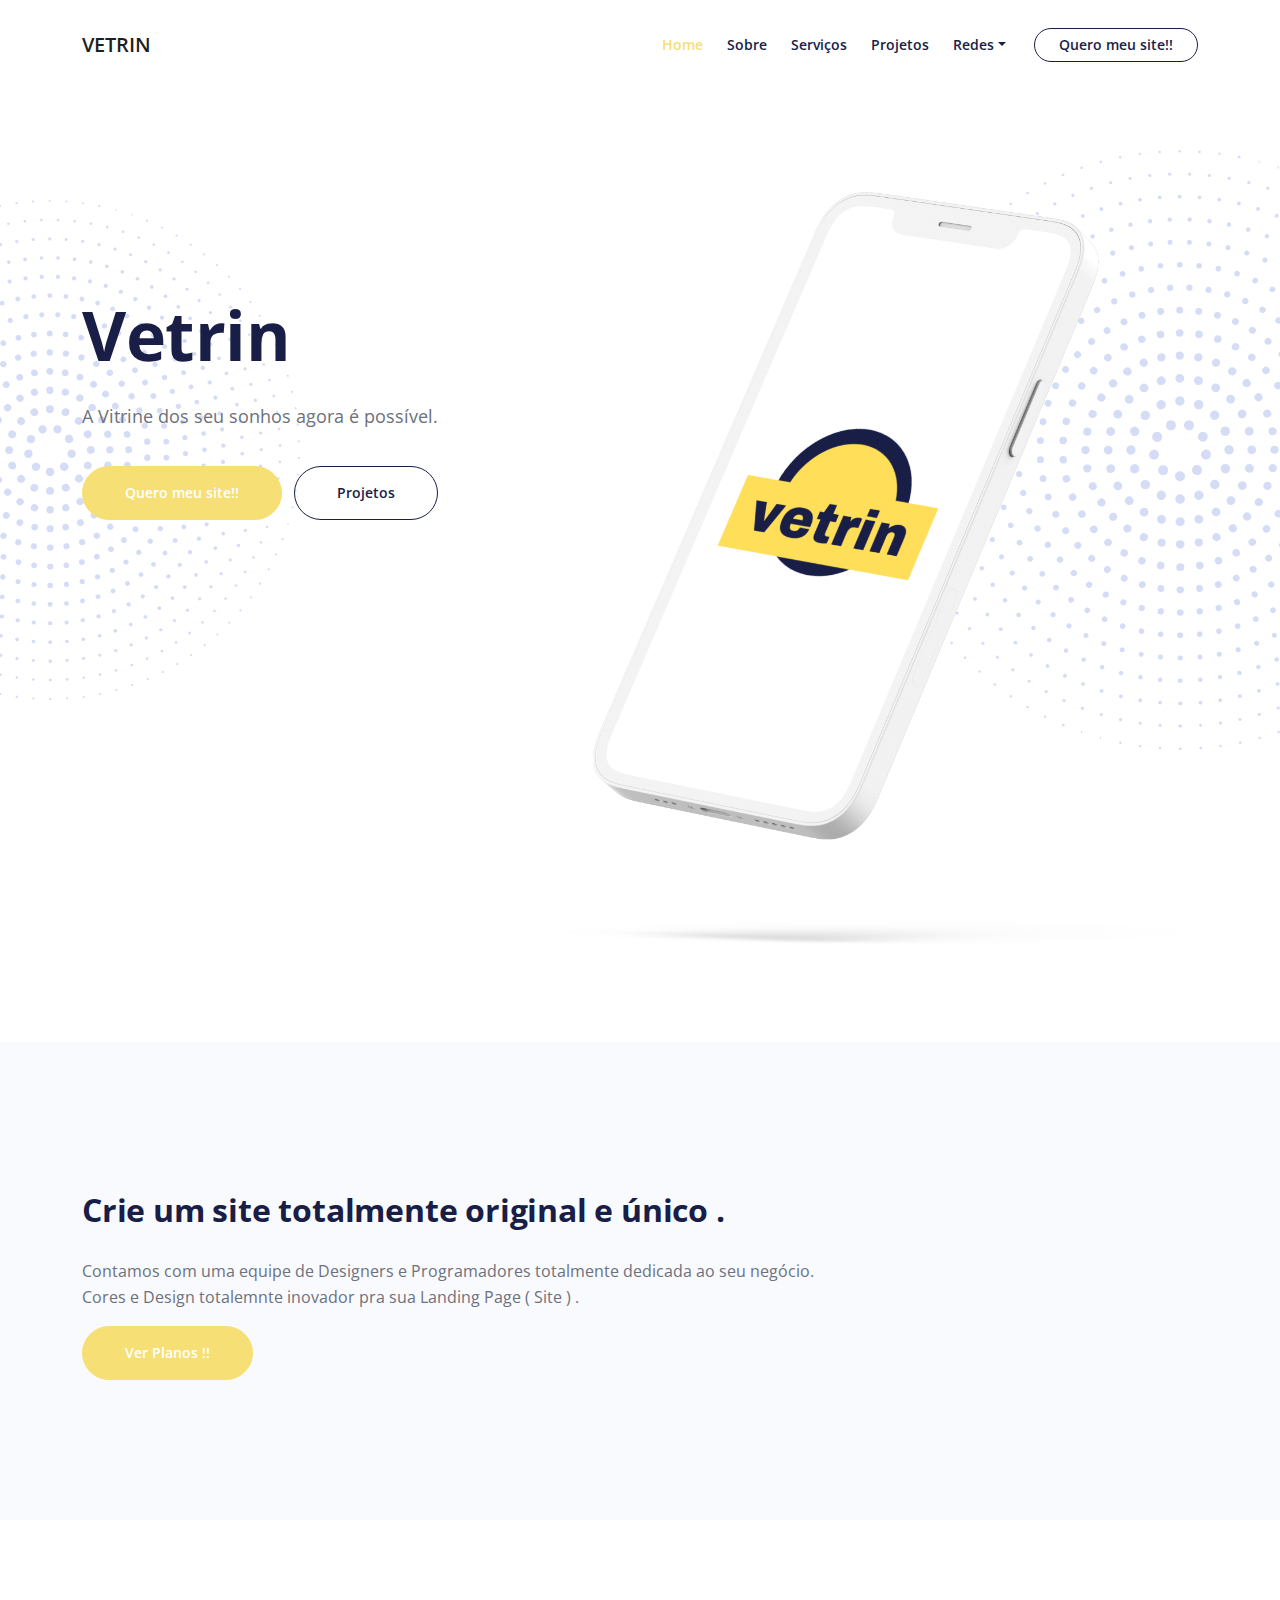
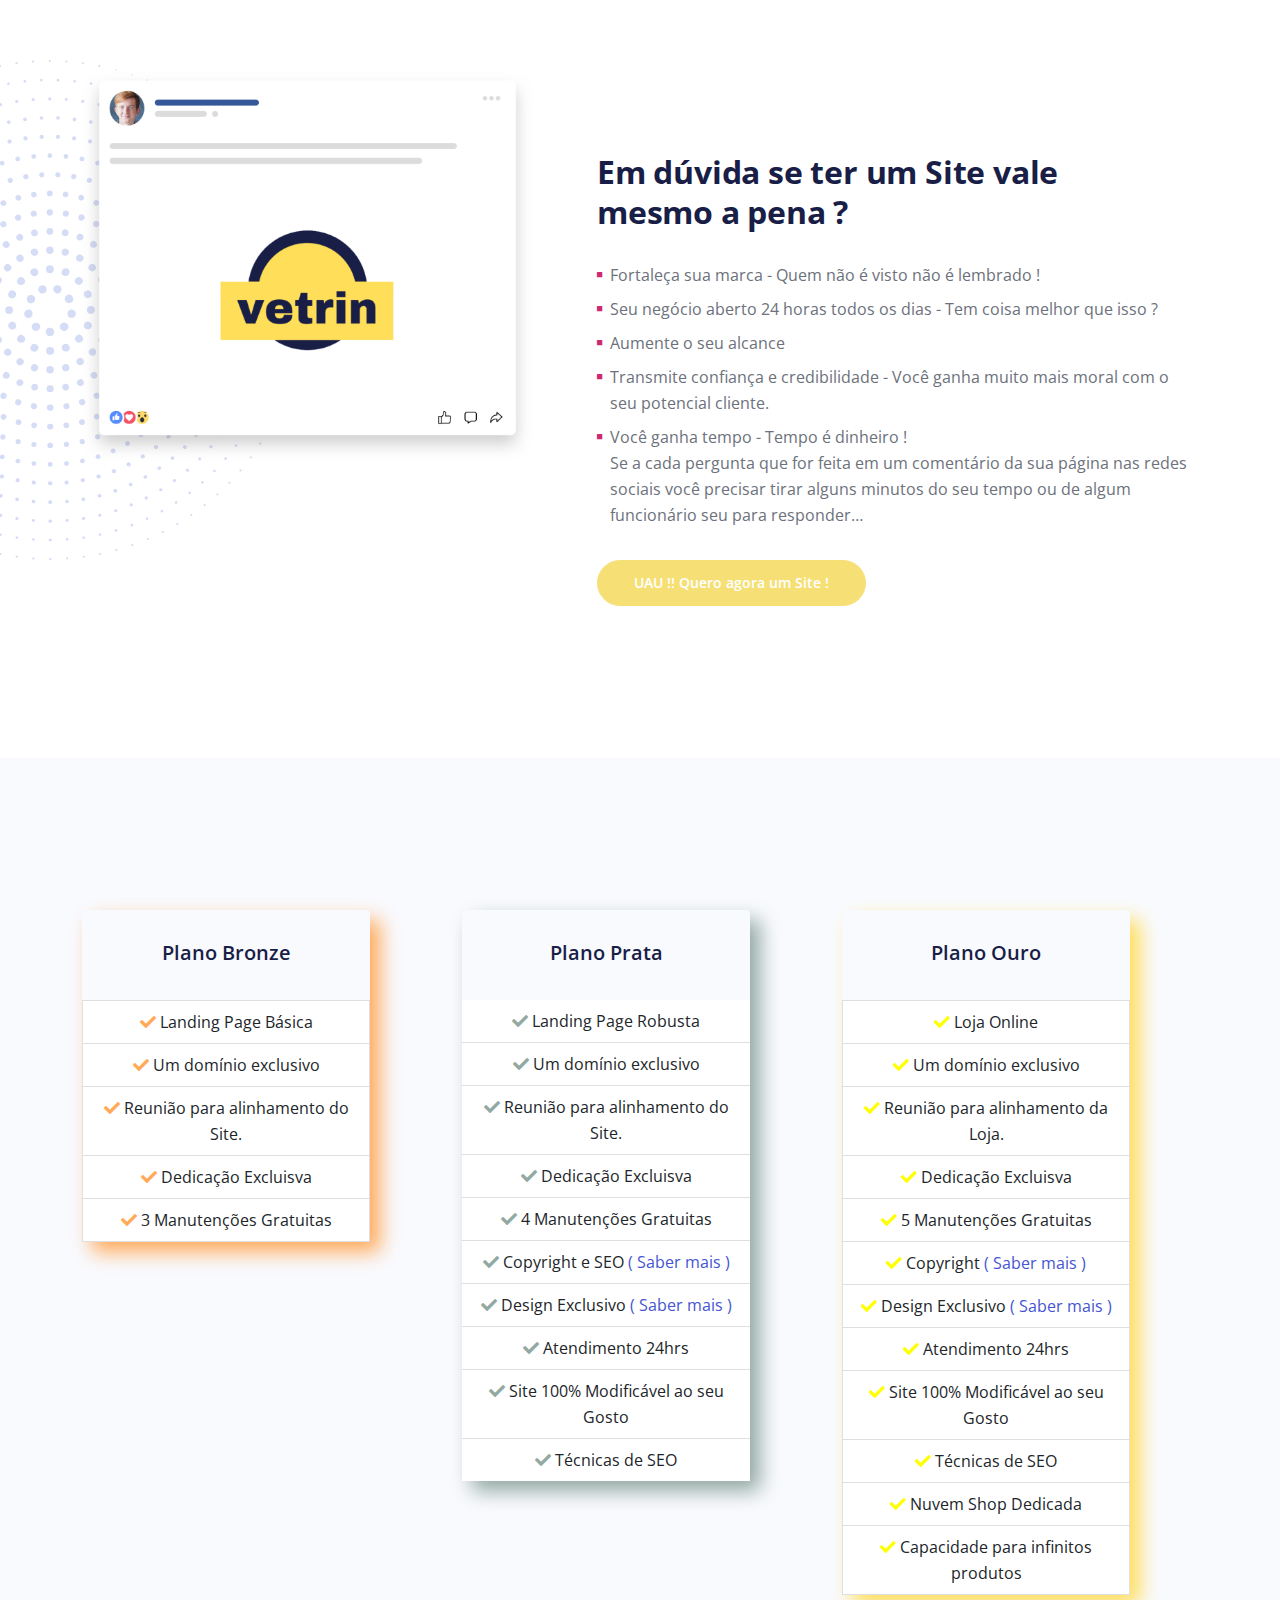
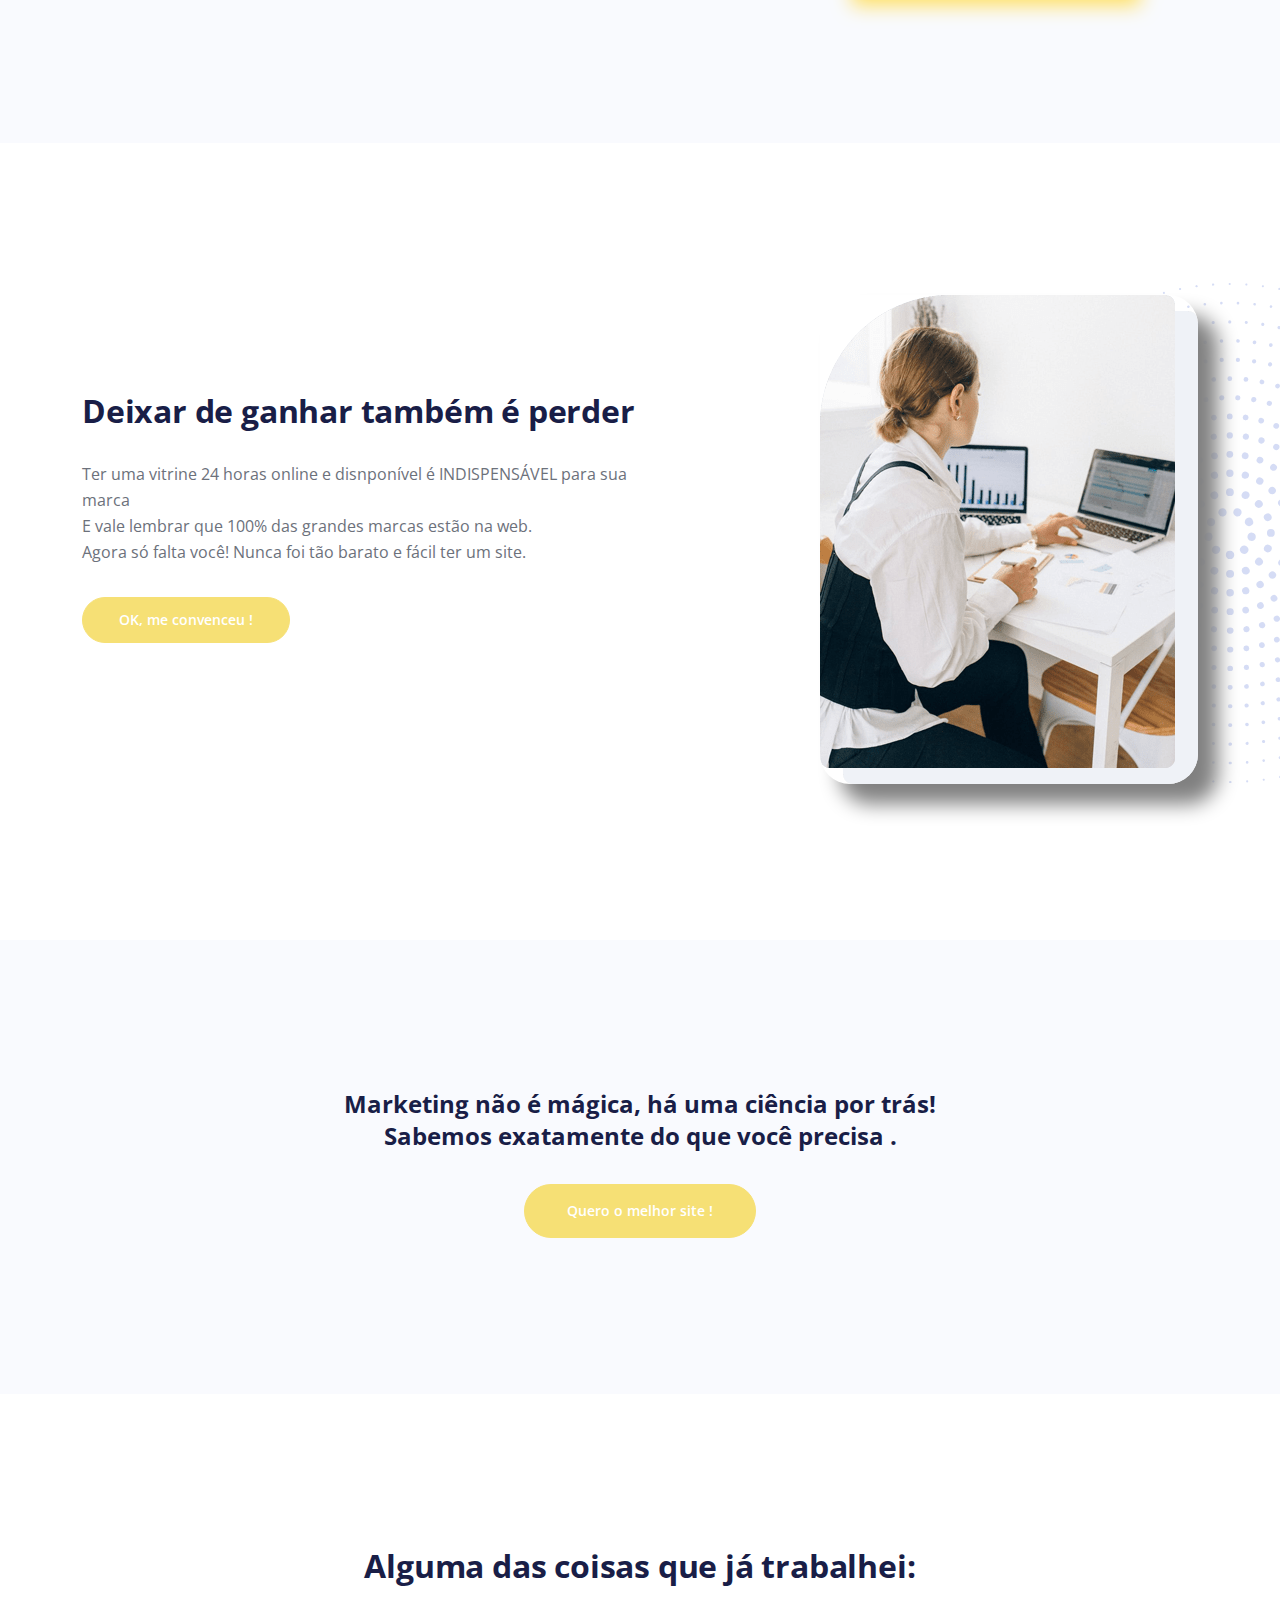
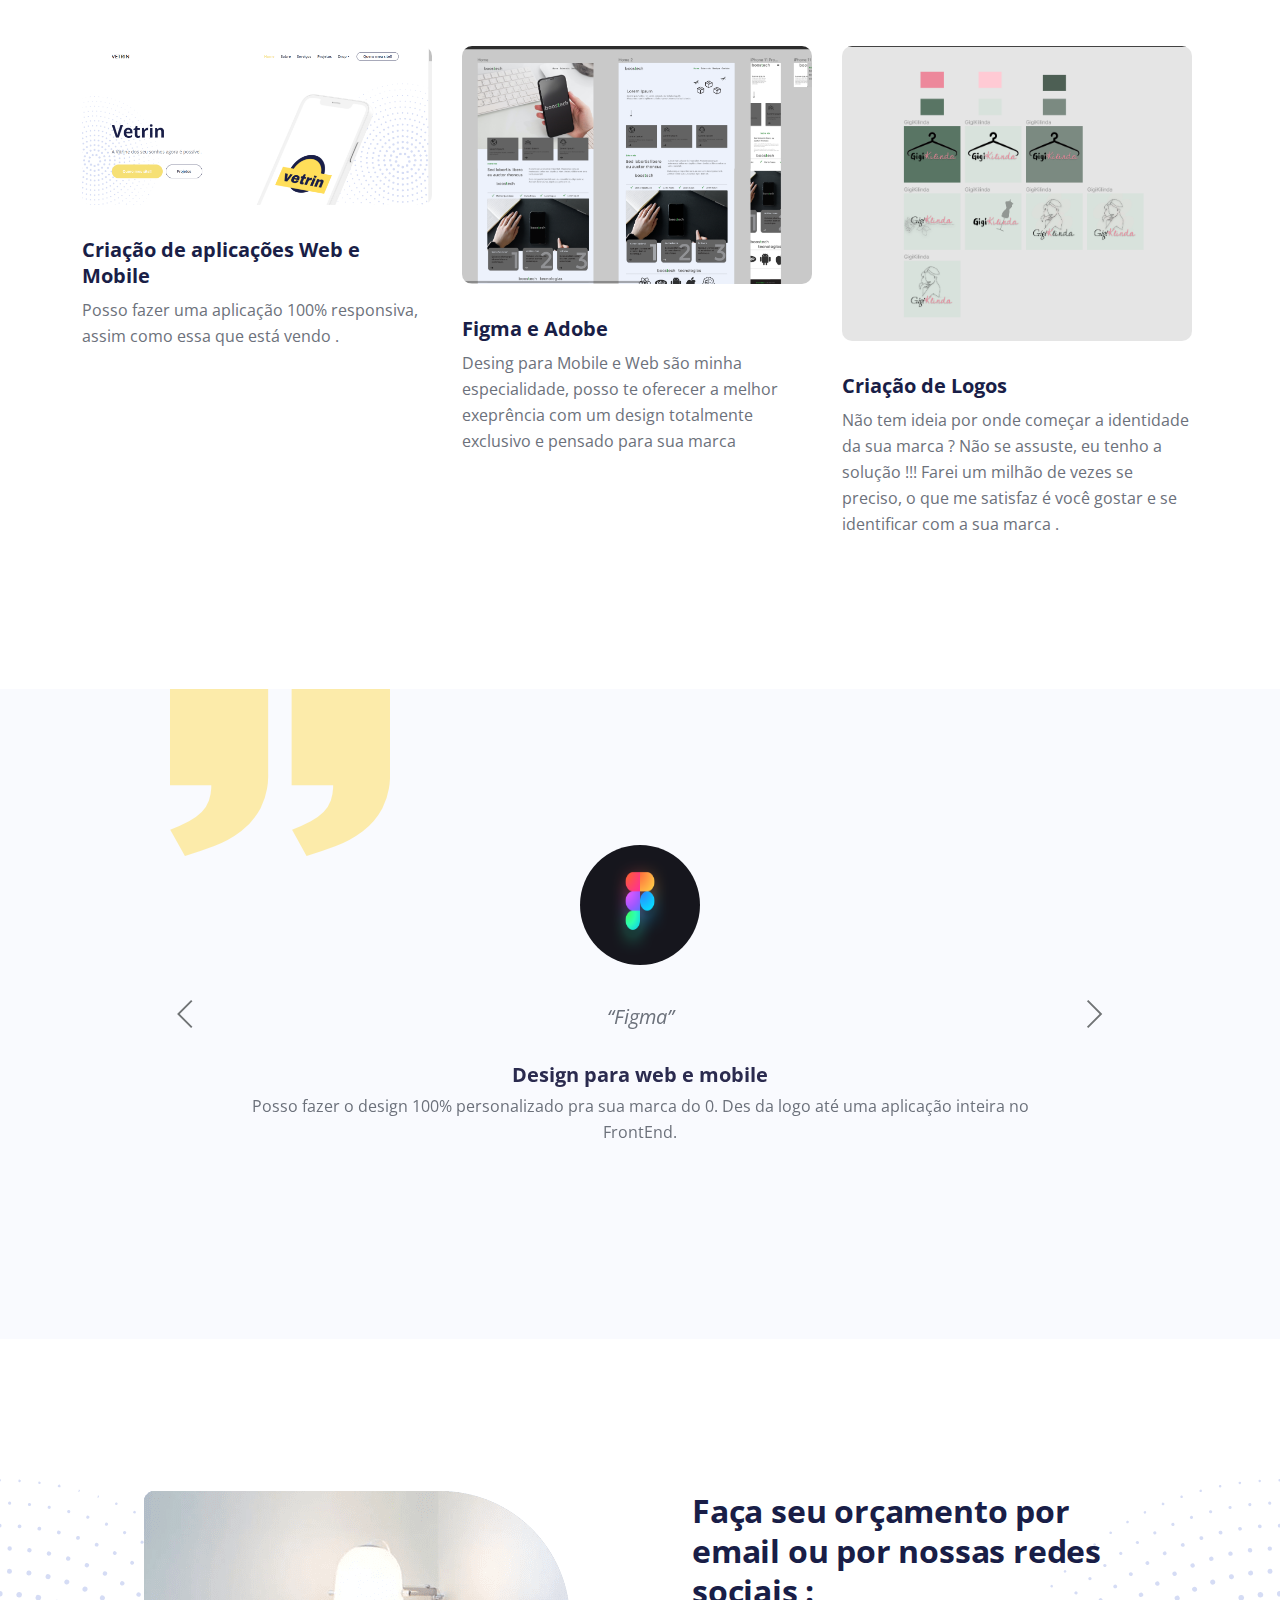
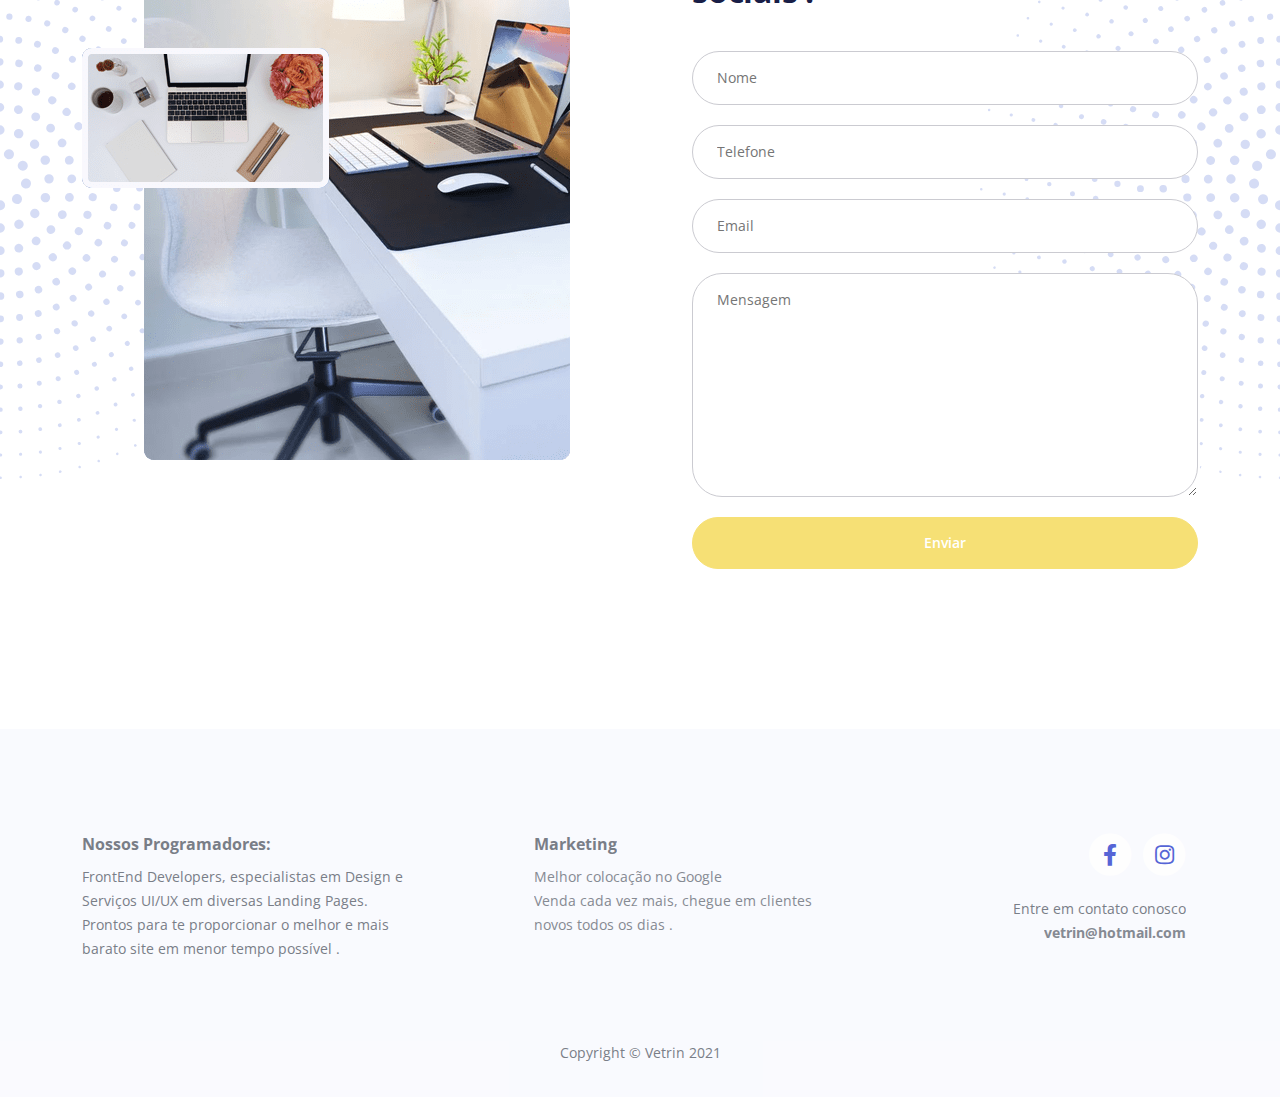
==== commit 810d8c5a: "a" ====
--- a/index.html
+++ b/index.html
@@ -113,7 +113,7 @@
                     <h2>Crie um site totalmente original e único .</h2>
                     <p>Contamos com uma equipe de Designers e Programadores totalmente dedicada ao seu negócio. <br> 
                         Cores e Design totalemnte inovador pra sua Landing Page ( Site ) .</p>
-                        <a class="btn-solid-lg" href="#introduction">Ver Planos !!</a>
+                        <a class="btn-solid-lg" href="#services">Ver Planos !!</a>
                 </div> <!-- end of col -->
             </div> <!-- end of row -->
         </div> <!-- end of container -->
@@ -156,7 +156,7 @@
                                 <div class="flex-grow-1">Você ganha tempo - Tempo é dinheiro ! <br> Se a cada pergunta que for feita em um comentário da sua página nas redes sociais você precisar tirar alguns minutos do seu tempo ou de algum funcionário seu para responder…</div>
                             </li>
                         </ul>
-                        <a class="btn-solid-reg" href="article.html">UAU !! Quero agora um Site !</a>
+                        <a class="btn-solid-reg" href="#services">UAU !! Quero agora um Site !</a>
                     </div> <!-- end of text-container -->
                 </div> <!-- end of col -->
             </div> <!-- end of row -->
@@ -238,7 +238,7 @@
                     <div class="text-container">
                         <h2>Deixar de ganhar também é perder</h2>
                         <p>Ter uma vitrine 24 horas online e disnponível é INDISPENSÁVEL para sua marca<br/>E vale lembrar que 100% das grandes marcas estão na web.<br/>Agora só falta você!  Nunca foi tão barato e fácil ter um site. <br/></p>
-                        <a class="btn-solid-reg" href="article.html">OK, me convenceu ! </a>
+                        <a class="btn-solid-reg" href="#contact">OK, me convenceu ! </a>
                     </div> <!-- end of text-container -->
                 </div> <!-- end of col -->
                 <div class="col-lg-6 col-xl-5">
@@ -271,7 +271,8 @@
         <div class="container">
             <div class="row">
                 <div class="col-lg-12">
-                    <h2 class="h2-heading">Sites que desenvolvemos:</h2>
+                    <h2 class="h2-heading">Alguma das coisas que já trabalhei:</h2>
+                   
                 </div> <!-- end of col -->
             </div> <!-- end of row -->
             <div class="row">
@@ -279,30 +280,30 @@
 
                     <!-- Card -->
                     <div class="card">
-                        <img class="img-fluid" src="images/site.png" alt="alternative">
+                        <img class="img-fluid" src="images/site.png" alt="alternative" >
                         <div class="card-body">
-                            <h5 class="card-title">IW Apparell</h5>
-                            <p class="card-text">Uma loja expecializada em Sneakers, com cores da marca e design totalmente responsivo.</a></p>
+                            <h5 class="card-title">Criação de aplicações Web e Mobile</h5>
+                            <p class="card-text">Posso fazer uma aplicação 100% responsiva, assim como essa que está vendo . </a></p>
                         </div>
                     </div>
                     <!-- end of card -->
 
                     <!-- Card -->
                     <div class="card">
-                        <img class="img-fluid" src="images/site.png" alt="alternative">
+                        <img class="img-fluid" src="images/figma.png" alt="alternative" >
                         <div class="card-body">
-                            <h5 class="card-title">Vetrin</h5>
-                            <p class="card-text">Sim!!Este site que está vendo é a nossa Vitrine. </p>
+                            <h5 class="card-title">Figma e Adobe</h5>
+                            <p class="card-text">Desing para Mobile e Web são minha especialidade, posso te oferecer a melhor exeprência com um design totalmente exclusivo e pensado para sua marca  </p>
                         </div>
                     </div>
                     <!-- end of card -->
 
                     <!-- Card -->
                     <div class="card">
-                        <img class="img-fluid" src="images/site.png" alt="alternative">
+                        <img class="img-fluid" src="images/gigi.png" alt="alternative">
                         <div class="card-body">
-                            <h5 class="card-title">-</h5>
-                            <p class="card-text">Instantly remaining up certainly to necessary as over walk dull into son <a class="blue no-line" href="article.html">...Read more</a></p>
+                            <h5 class="card-title">Criação de Logos</h5>
+                            <p class="card-text">Não tem ideia por onde começar a identidade da sua marca ? Não se assuste, eu tenho a solução !!! Farei um milhão de vezes se preciso, o que me satisfaz é você gostar e se identificar com a sua marca . </p>
                         </div>
                     </div>
                     <!-- end of card -->
@@ -321,7 +322,6 @@
         <div class="container">
             <div class="row">
                 <div class="col-lg-12">
-
                     <!-- Card Slider -->
                     <div class="slider-container">
                         <div class="swiper-container card-slider">
@@ -329,10 +329,10 @@
                                 
                                 <!-- Slide -->
                                 <div class="swiper-slide">
-                                    <img class="testimonial-image" src="images/testimonial-1.jpg" alt="alternative">
-                                    <p class="testimonial-text">“Experiência incrível, fui muito bem atendida em todas as etapas. Sem contar que fizeram um trabalho incrível em todo design de minha empresa.”</p>
-                                    <div class="testimonial-author">Giselle Prado</div>
-                                    <div class="testimonial-position">Organizadora de Eventos</div>
+                                    <img class="testimonial-image" src="images/figmaa.png" alt="alternative">
+                                    <p class="testimonial-text">“Figma”</p>
+                                    <div class="testimonial-author">Design para web e mobile</div>
+                                    <div class="testimonial-position">Posso fazer o design 100% personalizado pra sua marca do 0. Des da logo até uma aplicação inteira no FrontEnd.</div>
                                 </div> <!-- end of swiper-slide -->
                                 <!-- end of slide -->
         
